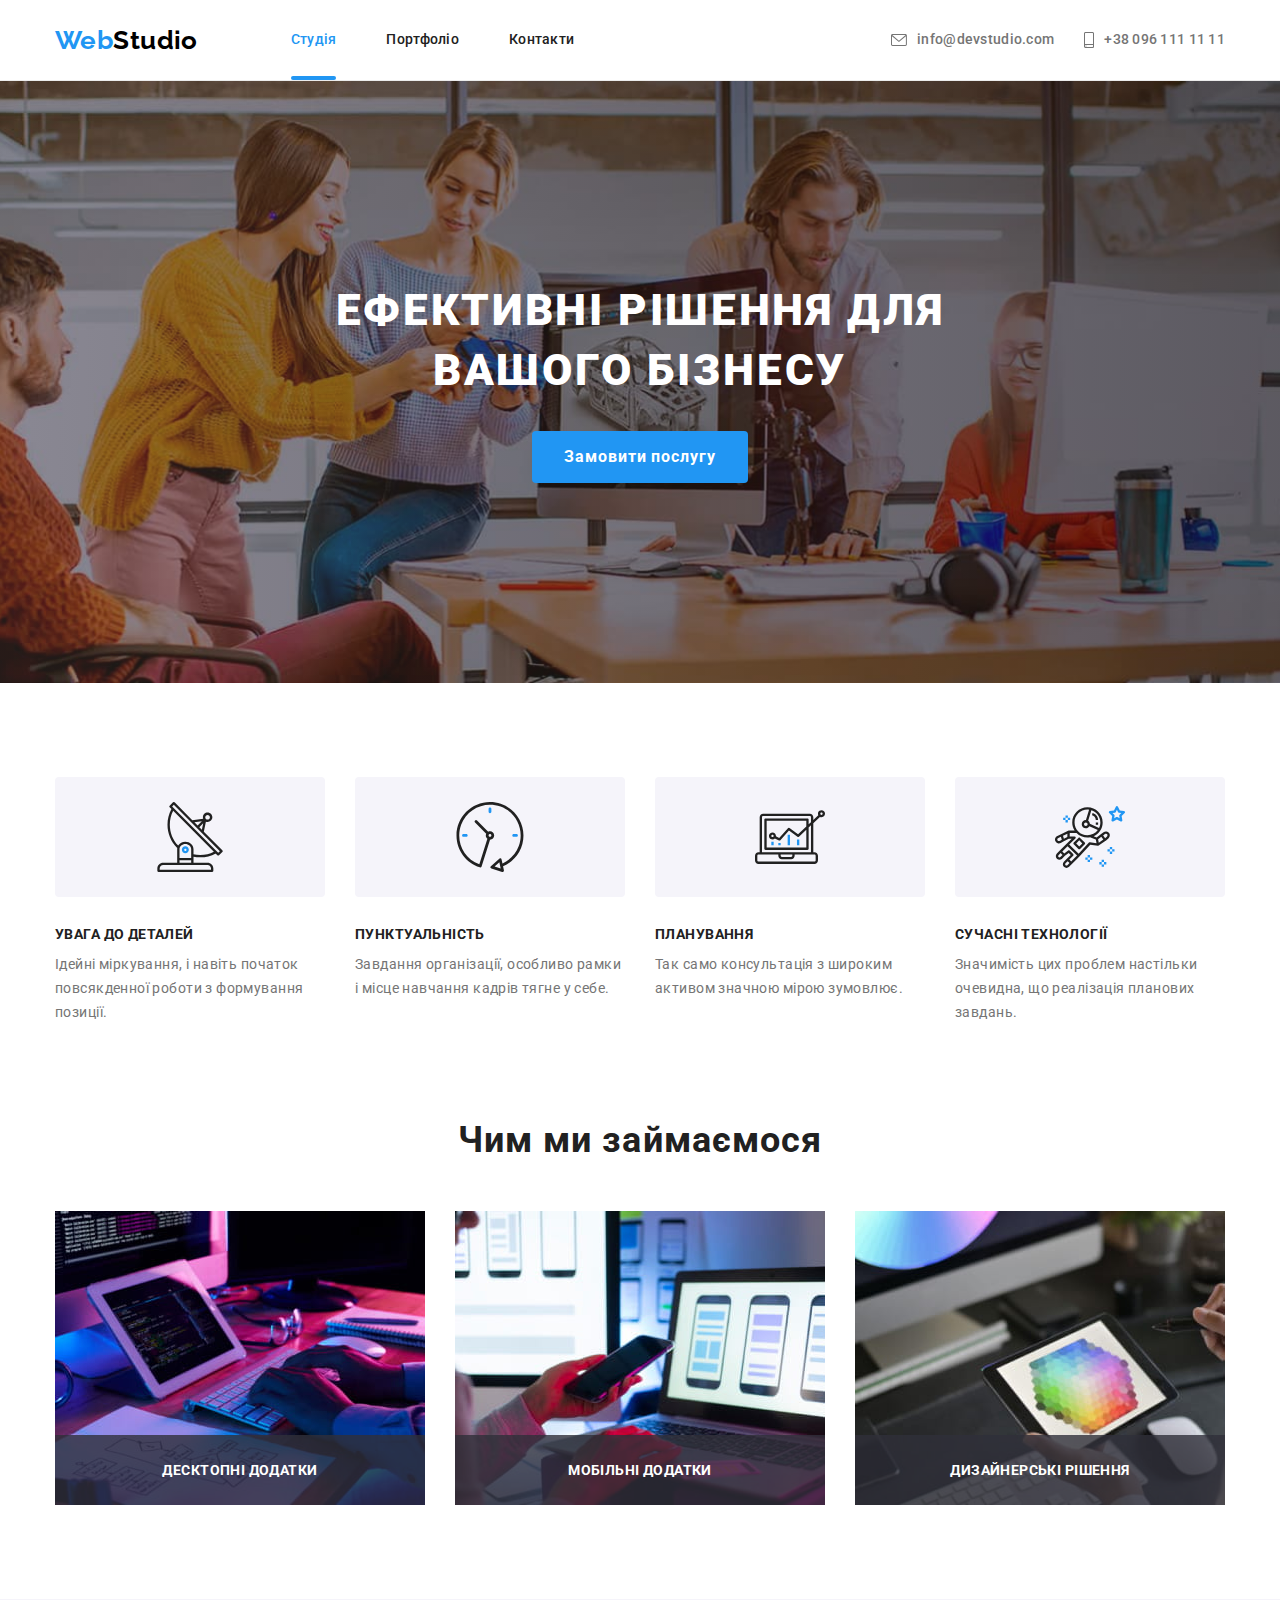
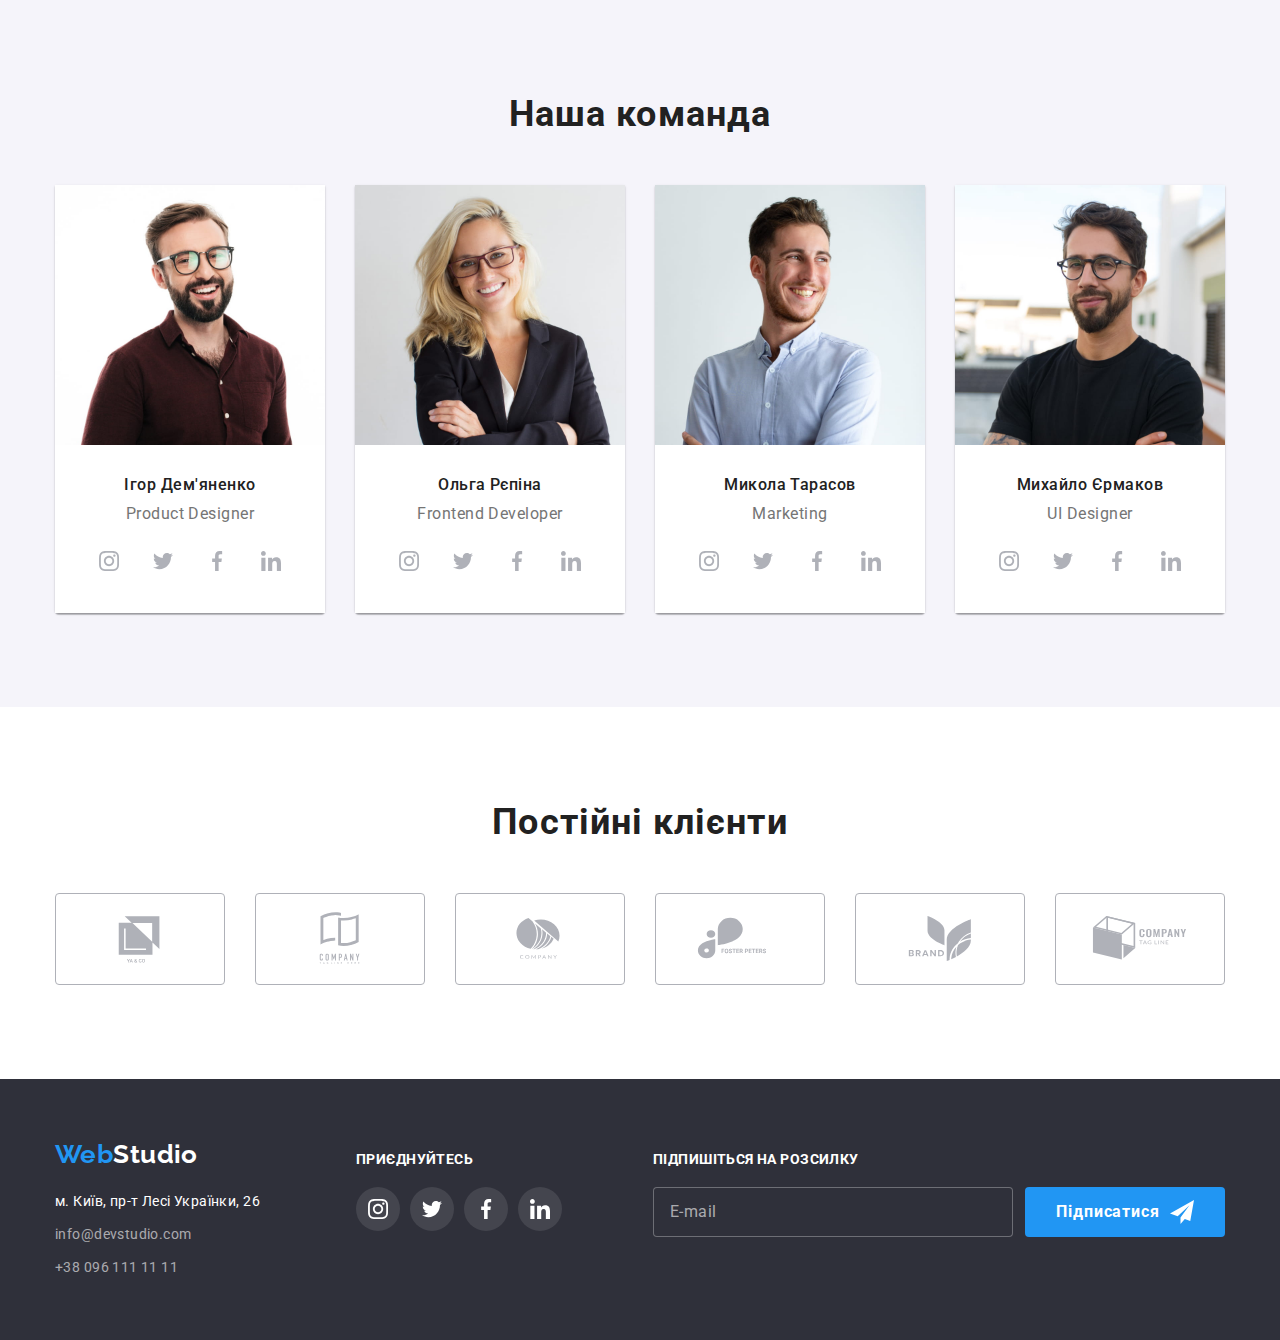
==== index.html @ 68b7d365 "initial" ====
<!DOCTYPE html>
<html lang="ru">
  <head>
    <meta charset="UTF-8" />
    <meta http-equiv="X-UA-Compatible" content="IE=edge" />
    <meta name="viewport" content="width=device-width, initial-scale=1.0" />

    <title>WebStudio</title>

    <link
      rel="stylesheet"
      href="https://fonts.googleapis.com/css2?family=Raleway:wght@700&family=Roboto:wght@400;500;700;900&display=swap"
    />
    <link
      rel="stylesheet"
      href="https://cdnjs.cloudflare.com/ajax/libs/modern-normalize/1.1.0/modern-normalize.min.css"
    />
    <link rel="stylesheet" href="./css/main.min.css" />
    <!-- <script src="./js/modal.js" defer></script> -->
  </head>

  <body>
    <header class="header">
      <div class="container head-menu">
        <nav class="nav">
          <a class="logo header__logo logo--big" href="">
            <span class="logo__web logo__web--blue">Web</span
            ><span class="logo__studio logo__studio--black">Studio</span>
          </a>

          <ul class="nav__list">
            <li class="nav__item">
              <a class="nav__link underline" href=""> Студія </a>
            </li>
            <li class="nav__item">
              <a class="nav__link" href="./portfolio.html"> Портфоліо </a>
            </li>
            <li class="nav__item">
              <a class="nav__link" href="">Контакти</a>
            </li>
          </ul>
        </nav>

        <ul class="contacts-list header__contacts-list">
          <li class="contacts-list__item">
            <a class="contacts-list__link link" href="">
              <svg class="contacts-list__icon-envelope">
                <use href="./images/sprite.svg#icon-envelope"></use>
              </svg>
              info@devstudio.com
            </a>
          </li>

          <li class="contacts-list__item">
            <a class="contacts-list__link link" href="">
              <svg class="contacts-list__icon-smartphone">
                <use href="./images/sprite.svg#icon-smartphone"></use>
              </svg>
              +38 096 111 11 11
            </a>
          </li>
        </ul>
      </div>
    </header>

    <main>
      <section class="hero">
        <h1 class="hero__title">
          Ефективні рішення для <br />
          вашого бізнесу
        </h1>
        <button class="hero__btn btn" type="button" data-modal-open>Замовити послугу</button>
        <div class="hero__backdrop is-hidden" data-modal>
          <div class="modal">
            <button class="close-modal-btn" type="button" data-modal-close>
              <svg class="close-modal-btn__icon-close">
                <use href="./images/modal-sprite.svg#icon-close"></use>
              </svg>
            </button>

            <form class="form" action="" autocomplete="off">
              <p class="form__title">Залиште свої дані, ми вам передзвонимо</p>

              <div class="form__field">
                <label class="form__label">
                  <span class="form__explain-text">Ім'я</span>
                  <input class="form__input" type="text" name="user-name" />
                  <svg class="form__icon form__icon-user">
                    <use href="./images/modal-sprite.svg#icon-user"></use>
                  </svg>
                </label>
              </div>

              <div class="form__field">
                <label class="form__label">
                  <span class="form__explain-text">Телефон</span>
                  <input class="form__input" type="tel" name="user-tel" />
                </label>
                <svg class="form__icon form__icon-tel">
                  <use href="./images/modal-sprite.svg#icon-tel"></use>
                </svg>
              </div>

              <div class="form__field">
                <label class="form__label">
                  <span class="form__explain-text">Пошта</span>
                  <input class="form__input" type="email" name="user-mail" />
                </label>
                <svg class="form__icon form__icon-envelope">
                  <use href="./images/modal-sprite.svg#icon-envelope-modal"></use>
                </svg>
              </div>

              <div class="form__field form__comment-field">
                <label class="form__label">
                  <span class="form__explain-text">Коментар</span>
                  <textarea class="form__textarea" placeholder="Введіть текст"></textarea>
                </label>
              </div>

              <div class="form__agreement-field">
                <label class="form__checkbox-label">
                  <input class="form__checkbox-input" type="checkbox" name="user-agreement" />
                  <svg class="form__icon-check">
                    <use href="./images/modal-sprite.svg#icon-check"></use>
                  </svg>
                  <span class="form__agreement-text">
                    Погоджуюся з розсилкою та приймаю
                    <span class="form__agreement-attention-text">Умови договору</span></span
                  >
                </label>
              </div>

              <button class="form__submit-btn" type="submit">Відправити</button>
            </form>
          </div>
        </div>
      </section>

      <section class="features section">
        <div class="container">
          <ul class="features__list">
            <li class="features__item">
              <div class="features__icon-holder">
                <svg class="features__icon" width="70" height="70">
                  <use href="./images/sprite.svg#icon-antenna"></use>
                </svg>
              </div>
              <h3 class="features__title">УВАГА ДО ДЕТАЛЕЙ</h3>
              <p class="features__text">
                Ідейні міркування, і навіть початок повсякденної роботи з формування позиції.
              </p>
            </li>

            <li class="features__item">
              <div class="features__icon-holder">
                <svg class="features__icon" width="70" height="70">
                  <use href="./images/sprite.svg#icon-clock"></use>
                </svg>
              </div>
              <h3 class="features__title">ПУНКТУАЛЬНІСТЬ</h3>
              <p class="features__text">
                Завдання організації, особливо рамки і місце навчання кадрів тягне у себе.
              </p>
            </li>

            <li class="features__item">
              <div class="features__icon-holder">
                <svg class="features__icon" width="70" height="70">
                  <use href="./images/sprite.svg#icon-diagram"></use>
                </svg>
              </div>
              <h3 class="features__title">ПЛАНУВАННЯ</h3>
              <p class="features__text">
                Так само консультація з широким активом значною мірою зумовлює.
              </p>
            </li>

            <li class="features__item">
              <div class="features__icon-holder">
                <svg class="features__icon" width="70" height="70">
                  <use href="./images/sprite.svg#icon-astronaut"></use>
                </svg>
              </div>
              <h3 class="features__title">СУЧАСНІ ТЕХНОЛОГІЇ</h3>
              <p class="features__text">
                Значимість цих проблем настільки очевидна, що реалізація планових завдань.
              </p>
            </li>
          </ul>
        </div>
      </section>

      <section class="specialization">
        <div class="container">
          <h2 class="specialization__title">Чим ми займаємося</h2>
          <ul class="specialization__list">
            <li class="specialization__item">
              <div class="specialization__thumb">
                <img width="370" src="./images/mission-1.jpg" alt="десктопна розробка" />
                <div class="specialization__overlay">
                  <p>Десктопні додатки</p>
                </div>
              </div>
            </li>

            <li class="specialization__item">
              <div class="specialization__thumb">
                <img width="370" src="./images/mission-2.jpg" alt="мобільна розробка" />
                <div class="specialization__overlay">
                  <p>Мобільні додатки</p>
                </div>
              </div>
            </li>

            <li class="specialization__item">
              <div class="specialization__thumb">
                <img width="370" src="./images/mission-3.jpg" alt="розробка дизайну" />
                <div class="specialization__overlay">
                  <p>Дизайнерські рішення</p>
                </div>
              </div>
            </li>
          </ul>
        </div>
      </section>

      <section class="team section">
        <div class="container">
          <h2 class="team__title">Наша команда</h2>

          <ul class="team__list">
            <li class="team__item">
              <article class="employee">
                <div class="employee__thumb">
                  <img width="270" src="./images/demjanenko.jpg" alt="дем'яненко" />
                </div>
                <div class="employee__info">
                  <p class="employee__name">Ігор Дем'яненко</p>
                  <p class="employee__position">Product Designer</p>
                  <ul class="socials-list">
                    <li class="socials-list__item">
                      <a class="link socials-list__link socials-list__link--gray" href="">
                        <svg class="socials-list__icon-instagram">
                          <use href="./images/sprite.svg#icon-instagram"></use>
                        </svg>
                      </a>
                    </li>
                    <li class="socials-list__item">
                      <a class="link socials-list__link socials-list__link--gray" href="">
                        <svg class="socials-list__icon-twitter">
                          <use href="./images/sprite.svg#icon-twitter"></use>
                        </svg>
                      </a>
                    </li>
                    <li class="socials-list__item">
                      <a class="link socials-list__link socials-list__link--gray" href="">
                        <svg class="socials-list__icon-facebook">
                          <use href="./images/sprite.svg#icon-facebook"></use>
                        </svg>
                      </a>
                    </li>
                    <li class="socials-list__item">
                      <a class="link socials-list__link socials-list__link--gray" href="">
                        <svg class="socials-list__icon-linkedin">
                          <use href="./images/sprite.svg#icon-linkedin"></use>
                        </svg>
                      </a>
                    </li>
                  </ul>
                </div>
              </article>
            </li>

            <li class="team__item">
              <article class="employee">
                <div class="employee__thumb">
                  <img width="270" src="./images/repina.jpg" alt="рєпіна" />
                </div>
                <div class="employee__info">
                  <p class="employee__name">Ольга Рєпіна</p>
                  <p class="employee__position">Frontend Developer</p>
                  <ul class="socials-list">
                    <li class="socials-list__item">
                      <a class="link socials-list__link socials-list__link--gray" href="">
                        <svg class="socials-list__icon-instagram">
                          <use href="./images/sprite.svg#icon-instagram"></use>
                        </svg>
                      </a>
                    </li>
                    <li class="socials-list__item">
                      <a class="link socials-list__link socials-list__link--gray" href="">
                        <svg class="socials-list__icon-twitter">
                          <use href="./images/sprite.svg#icon-twitter"></use>
                        </svg>
                      </a>
                    </li>
                    <li class="socials-list__item">
                      <a class="link socials-list__link socials-list__link--gray" href="">
                        <svg class="socials-list__icon-facebook">
                          <use href="./images/sprite.svg#icon-facebook"></use>
                        </svg>
                      </a>
                    </li>
                    <li class="socials-list__item">
                      <a class="link socials-list__link socials-list__link--gray" href="">
                        <svg class="socials-list__icon-linkedin">
                          <use href="./images/sprite.svg#icon-linkedin"></use>
                        </svg>
                      </a>
                    </li>
                  </ul>
                </div>
              </article>
            </li>

            <li class="team__item">
              <article class="employee">
                <div class="employee__thumb">
                  <img width="270" src="./images/tarasov.jpg" alt="тарасов" />
                </div>
                <div class="employee__info">
                  <p class="employee__name">Микола Тарасов</p>
                  <p class="employee__position">Marketing</p>
                  <ul class="socials-list">
                    <li class="socials-list__item">
                      <a class="link socials-list__link socials-list__link--gray" href="">
                        <svg class="socials-list__icon-instagram">
                          <use href="./images/sprite.svg#icon-instagram"></use>
                        </svg>
                      </a>
                    </li>
                    <li class="socials-list__item">
                      <a class="link socials-list__link socials-list__link--gray" href="">
                        <svg class="socials-list__icon-twitter">
                          <use href="./images/sprite.svg#icon-twitter"></use>
                        </svg>
                      </a>
                    </li>
                    <li class="socials-list__item">
                      <a class="link socials-list__link socials-list__link--gray" href="">
                        <svg class="socials-list__icon-facebook">
                          <use href="./images/sprite.svg#icon-facebook"></use>
                        </svg>
                      </a>
                    </li>
                    <li class="socials-list__item">
                      <a class="link socials-list__link socials-list__link--gray" href="">
                        <svg class="socials-list__icon-linkedin">
                          <use href="./images/sprite.svg#icon-linkedin"></use>
                        </svg>
                      </a>
                    </li>
                  </ul>
                </div>
              </article>
            </li>

            <li class="team__item">
              <article class="employee">
                <div class="employee__thumb">
                  <img width="270" src="./images/ermakov.jpg" alt="єрмаков" />
                </div>
                <div class="employee__info">
                  <p class="employee__name">Михайло Єрмаков</p>
                  <p class="employee__position">UI Designer</p>
                  <ul class="socials-list">
                    <li class="socials-list__item">
                      <a class="link socials-list__link socials-list__link--gray" href="">
                        <svg class="socials-list__icon-instagram">
                          <use href="./images/sprite.svg#icon-instagram"></use>
                        </svg>
                      </a>
                    </li>
                    <li class="socials-list__item">
                      <a class="link socials-list__link socials-list__link--gray" href="">
                        <svg class="socials-list__icon-twitter">
                          <use href="./images/sprite.svg#icon-twitter"></use>
                        </svg>
                      </a>
                    </li>
                    <li class="socials-list__item">
                      <a class="link socials-list__link socials-list__link--gray" href="">
                        <svg class="socials-list__icon-facebook">
                          <use href="./images/sprite.svg#icon-facebook"></use>
                        </svg>
                      </a>
                    </li>
                    <li class="socials-list__item">
                      <a class="link socials-list__link socials-list__link--gray" href="">
                        <svg class="socials-list__icon-linkedin">
                          <use href="./images/sprite.svg#icon-linkedin"></use>
                        </svg>
                      </a>
                    </li>
                  </ul>
                </div>
              </article>
            </li>
          </ul>
        </div>
      </section>

      <section class="clients section">
        <div class="container">
          <h2 class="clients__title">Постійні клієнти</h2>
          <ul class="clients__list">
            <li class="clients__item">
              <a class="link clients__link" href="">
                <svg class="clients__icon-logo">
                  <use href="./images/sprite.svg#icon-logo-1"></use>
                </svg>
              </a>
            </li>
            <li class="clients__item">
              <a class="link clients__link" href="">
                <svg class="clients__icon-logo">
                  <use href="./images/sprite.svg#icon-logo-2"></use>
                </svg>
              </a>
            </li>
            <li class="clients__item">
              <a class="link clients__link" href="">
                <svg class="clients__icon-logo">
                  <use href="./images/sprite.svg#icon-logo-3"></use>
                </svg>
              </a>
            </li>
            <li class="clients__item">
              <a class="link clients__link" href="">
                <svg class="clients__icon-logo">
                  <use href="./images/sprite.svg#icon-logo-4"></use>
                </svg>
              </a>
            </li>
            <li class="clients__item">
              <a class="link clients__link" href="">
                <svg class="clients__icon-logo">
                  <use href="./images/sprite.svg#icon-logo-5"></use>
                </svg>
              </a>
            </li>
            <li class="clients__item">
              <a class="link clients__link" href="">
                <svg class="clients__icon-logo">
                  <use href="./images/sprite.svg#icon-logo-6"></use>
                </svg>
              </a>
            </li>
          </ul>
        </div>
      </section>
    </main>

    <footer class="footer">
      <div class="container footer__footer-group">
        <div class="footer-contacts">
          <a class="logo footer__logo" href="">
            <span class="logo__web logo__web--blue">Web</span
            ><span class="logo__studio logo__studio--white">Studio</span>
          </a>
          <address class="footer-contacts__address">м. Київ, пр-т Лесі Українки, 26</address>

          <ul class="footer-contacts__contacts-list">
            <li class="footer-contacts__item">
              <a class="footer-contacts__link link" href=""> info@devstudio.com </a>
            </li>
            <li class="footer-contacts__item">
              <a class="footer-contacts__link link" href=""> +38 096 111 11 11 </a>
            </li>
          </ul>
        </div>

        <div class="footer-socials">
          <p class="footer-socials__join-us-text">приєднуйтесь</p>

          <ul class="socials-list">
            <li class="socials-list__item">
              <a class="link socials-list__link socials-list__link--white" href="">
                <svg class="socials-list__icon-instagram">
                  <use href="./images/sprite.svg#icon-instagram"></use>
                </svg>
              </a>
            </li>
            <li class="socials-list__item">
              <a class="link socials-list__link socials-list__link--white" href="">
                <svg class="socials-list__icon-twitter">
                  <use href="./images/sprite.svg#icon-twitter"></use>
                </svg>
              </a>
            </li>
            <li class="socials-list__item">
              <a class="link socials-list__link socials-list__link--white" href="">
                <svg class="socials-list__icon-facebook">
                  <use href="./images/sprite.svg#icon-facebook"></use>
                </svg>
              </a>
            </li>
            <li class="socials-list__item">
              <a class="link socials-list__link socials-list__link--white" href="">
                <svg class="socials-list__icon-linkedin">
                  <use href="./images/sprite.svg#icon-linkedin"></use>
                </svg>
              </a>
            </li>
          </ul>
        </div>

        <div class="footer-subscribe">
          <p class="footer-subscribe__subscribe-text">Підпишіться на розсилку</p>
          <form class="footer-form" action="" autocomplete="off">
            <label>
              <input class="user-email" type="email" name="user-email" placeholder="E-mail" />
            </label>
            <button class="footer-submit" type="submit">
              <span class="button-text">Підписатися</span>
              <svg class="icon-send">
                <use href="./images/modal-sprite.svg#icon-send"></use>
              </svg>
            </button>
          </form>
        </div>
      </div>
    </footer>
    <script src="./js/modal.js"></script>
  </body>
</html>
---- css/main.min.css ----
body{font-family:"Roboto","Raleway",sans-serif;font-weight:500;font-style:normal;font-size:14px;letter-spacing:.03em;color:#757575}p,ul,h1,h2,h3,h4,h5,h6{margin:0;padding:0;list-style:none}img{display:block;max-width:100%}.container{max-width:1200px;margin:0 auto;padding:0 15px}.section{padding:94px 0}.no-padding{padding:0 0}.btn{cursor:pointer}.btn:hover,.btn:focus{color:#fff;background-color:#2196f3}.link{text-decoration:none}.is-hidden{opacity:0;pointer-events:none;visibility:hidden;-webkit-transform:scale(0.66);transform:scale(0.66)}.form__icon-envelope,.form__icon-tel,.form__icon-user{position:absolute;top:50%;left:15px;-webkit-transform:translateX(-50%);transform:translateX(-50%);-webkit-transform:translateY(-50%);transform:translateY(-50%);-webkit-transition-property:fill;transition-property:fill;-webkit-transition-duration:250ms;transition-duration:250ms;-webkit-transition-timing-function:cubic-bezier(0.4, 0, 0.2, 1);transition-timing-function:cubic-bezier(0.4, 0, 0.2, 1)}.form__field:focus-within .form__icon-envelope,.form__field:focus-within .form__icon-tel,.form__field:focus-within .form__icon-user{fill:#2196f3}.logo{display:block;padding:0;font-family:"Raleway",sans-serif;font-weight:700;font-size:26px;line-height:1.19;text-decoration:none}.logo__web--blue{color:#2196f3}.logo__studio--black{color:#000}.logo__studio--white{color:#fff}.header__logo{margin-right:93px}.logo--big{padding:24px 0}.header{border-bottom:1px solid #ececec}.head-menu{display:-webkit-box;display:-ms-flexbox;display:flex}.nav{display:-webkit-box;display:-ms-flexbox;display:flex;-webkit-box-align:center;-ms-flex-align:center;align-items:center}.nav__list{display:-webkit-box;display:-ms-flexbox;display:flex}.nav__item:hover,.nav__item:focus{color:#2196f3}.nav__item:not(:last-child){margin-right:50px}.nav__link{position:relative;display:block;padding:32px 0;font-size:14px;line-height:1.14;letter-spacing:.02em;text-decoration:none;color:#212121;-webkit-transition-property:color;transition-property:color;-webkit-transition-duration:250ms;transition-duration:250ms;-webkit-transition-timing-function:cubic-bezier(0.4, 0, 0.2, 1);transition-timing-function:cubic-bezier(0.4, 0, 0.2, 1)}.nav__link:hover,.nav__link:focus{color:#2196f3}.nav__link::after{position:absolute;bottom:0;content:"";display:block;width:100%;height:4px;background-color:#2196f3;border-radius:2px;opacity:0;-webkit-transition-property:opacity;transition-property:opacity;-webkit-transition-duration:250ms;transition-duration:250ms;-webkit-transition-timing-function:cubic-bezier(0.4, 0, 0.2, 1);transition-timing-function:cubic-bezier(0.4, 0, 0.2, 1)}.nav__link:hover::after,.nav__link:focus::after{opacity:100%}.nav__link.underline{color:#2196f3}.nav__link.underline::after{opacity:100%}.contacts-list{display:-webkit-box;display:-ms-flexbox;display:flex}.header__contacts-list{-webkit-box-align:center;-ms-flex-align:center;align-items:center;margin-left:auto}.contacts-list__item+.contacts-list__item{margin-left:30px}.contacts-list__link{display:-webkit-inline-box;display:-ms-inline-flexbox;display:inline-flex;-webkit-box-align:center;-ms-flex-align:center;align-items:center;padding:32px 0;color:inherit;font-size:14px;line-height:1.14;letter-spacing:.02em}.contacts-list__link:hover,.contacts-list__link:focus{color:#2196f3;fill:#2196f3;-webkit-transition-property:color;transition-property:color;-webkit-transition-duration:250ms;transition-duration:250ms;-webkit-transition-timing-function:cubic-bezier(0.4, 0, 0.2, 1);transition-timing-function:cubic-bezier(0.4, 0, 0.2, 1)}.contacts-list__icon-envelope{width:16px;height:12px;margin-right:10px;fill:currentColor}.contacts-list__icon-smartphone{width:10px;height:16px;margin-right:10px;fill:currentColor}.hero{max-width:1600px;min-height:600px;margin:0 auto;padding:200px 0;background-color:#2f303a;background-image:-webkit-gradient(linear, left top, right top, from(rgba(154, 132, 120, 0.2)), to(rgba(30, 19, 12, 0.4))),url("..//../images/hero-background.jpg");background-image:linear-gradient(to right, rgba(154, 132, 120, 0.2), rgba(30, 19, 12, 0.4)),url("..//../images/hero-background.jpg");background-repeat:no-repeat;background-size:cover;background-position:center;text-align:center}.hero__title{margin-bottom:30px;font-weight:900;font-size:44px;line-height:1.36;letter-spacing:.06em;text-transform:uppercase;color:#fff}.hero__btn{padding:11px 32px;border-radius:4px;border:0;color:#fff;background-color:#2196f3;font-weight:700;font-size:16px;line-height:1.88;text-align:center;letter-spacing:.06em}.hero__btn:active{background-color:#188ce8}.hero__backdrop{position:fixed;z-index:9;top:0;left:0;width:100%;height:100%;background-color:rgba(170,170,170,.7333333333);-webkit-transform:scale(1);transform:scale(1);opacity:1;-webkit-transition-property:-webkit-transform opacity;transition-property:-webkit-transform opacity;transition-property:transform opacity;transition-property:transform opacity, -webkit-transform opacity;-webkit-transition-duration:250ms;transition-duration:250ms;-webkit-transition-timing-function:cubic-bezier(0.4, 0, 0.2, 1);transition-timing-function:cubic-bezier(0.4, 0, 0.2, 1)}.modal{position:absolute;top:50%;left:50%;-webkit-transform:translate(-50%, -50%);transform:translate(-50%, -50%);min-width:530px;min-height:580px;padding:40px;background-color:#fff}.close-modal-btn{display:-webkit-box;display:-ms-flexbox;display:flex;-webkit-box-pack:center;-ms-flex-pack:center;justify-content:center;-webkit-box-align:center;-ms-flex-align:center;align-items:center;position:absolute;top:8px;right:8px;padding:0;width:30px;height:30px;border-radius:50%;border:1px solid rgba(0,0,0,.1);background-color:rgba(0,0,0,0);cursor:pointer}.close-modal-btn__icon-close{width:18px;height:18px;-webkit-transition-property:fill;transition-property:fill;-webkit-transition-duration:250ms;transition-duration:250ms;-webkit-transition-timing-function:cubic-bezier(0.4, 0, 0.2, 1);transition-timing-function:cubic-bezier(0.4, 0, 0.2, 1)}.close-modal-btn:hover .close-modal-btn__icon-close{fill:#2196f3}.form{display:-webkit-box;display:-ms-flexbox;display:flex;-webkit-box-orient:vertical;-webkit-box-direction:normal;-ms-flex-direction:column;flex-direction:column;-webkit-box-align:start;-ms-flex-align:start;align-items:flex-start;margin:0}.form__title{-ms-flex-item-align:center;align-self:center;color:#212121;font-weight:700;font-size:20px;line-height:1.15;letter-spacing:.03em;margin-bottom:30px}.form__field{position:relative;width:100%;margin-bottom:28px}.form__explain-text{position:absolute;top:-18px;font-weight:400;font-size:12px;line-height:1.17;letter-spacing:.01em;color:#757575}.form__label{display:-webkit-box;display:-ms-flexbox;display:flex;-webkit-box-orient:vertical;-webkit-box-direction:normal;-ms-flex-direction:column;flex-direction:column;-webkit-box-align:start;-ms-flex-align:start;align-items:flex-start}.form__input{height:40px;width:100%;padding-left:42px;border:1px solid rgba(33,33,33,.2);border-radius:4px;-webkit-transition-property:border-color;transition-property:border-color;-webkit-transition-duration:250ms;transition-duration:250ms;-webkit-transition-timing-function:cubic-bezier(0.4, 0, 0.2, 1);transition-timing-function:cubic-bezier(0.4, 0, 0.2, 1)}.form__icon-user{width:13px;height:13px}.form__icon-tel{width:14px;height:14px}.form__icon-envelope{width:15px;height:15px}.form__comment-field{margin-bottom:20px}.form__textarea{width:100%;height:120px;padding:12px 16px;resize:none;color:#757575;border:1px solid rgba(33,33,33,.2);border-radius:4px;-webkit-transition-property:border-color;transition-property:border-color;-webkit-transition-duration:250ms;transition-duration:250ms;-webkit-transition-timing-function:cubic-bezier(0.4, 0, 0.2, 1);transition-timing-function:cubic-bezier(0.4, 0, 0.2, 1)}.form__textarea::-webkit-input-placeholder{color:rgba(117,117,117,.5)}.form__textarea::-moz-placeholder{color:rgba(117,117,117,.5)}.form__textarea:-ms-input-placeholder{color:rgba(117,117,117,.5)}.form__textarea::-ms-input-placeholder{color:rgba(117,117,117,.5)}.form__textarea::placeholder{color:rgba(117,117,117,.5)}.form__field:focus-within .form__textarea{border-color:#2196f3;outline:none}.form__field:focus-within .form__input{border-color:#2196f3;outline:none}.form__agreement-field{display:-webkit-box;display:-ms-flexbox;display:flex;-webkit-box-pack:center;-ms-flex-pack:center;justify-content:center;width:100%;margin-bottom:30px}.form__checkbox-label{display:-webkit-box;display:-ms-flexbox;display:flex;cursor:pointer}.form__checkbox-input{display:inline-block;-ms-flex-item-align:center;align-self:center;-webkit-appearance:none;-moz-appearance:none;appearance:none}.form__icon-check{-ms-flex-item-align:center;align-self:center;width:17px;height:16px;margin-right:8px;fill:rgba(0,0,0,0);background-color:rgba(0,0,0,0);border:2px solid #212121;border-radius:2px;-webkit-transition-property:background-color,fill,border-width;transition-property:background-color,fill,border-width;-webkit-transition-duration:250ms;transition-duration:250ms;-webkit-transition-timing-function:cubic-bezier(0.4, 0, 0.2, 1);transition-timing-function:cubic-bezier(0.4, 0, 0.2, 1)}.form__checkbox-input:checked+.form__icon-check{fill:#fff;background-color:#2196f3;border-width:0}.form__agreement-text{display:inline-block;font-weight:400;font-size:14px;line-height:1.71;letter-spacing:.03em;color:#757575}.form__agreement-attention-text{text-decoration:underline;color:#2196f3}.form__submit-btn{-ms-flex-item-align:center;align-self:center;width:200px;height:50px;padding:0;background-color:#2196f3;-webkit-box-shadow:0px 4px 4px rgba(0,0,0,.15);box-shadow:0px 4px 4px rgba(0,0,0,.15);border-color:rgba(0,0,0,0);border-radius:4px;font-weight:700;font-size:16px;line-height:1.88;text-align:center;letter-spacing:.06em;color:#fff;cursor:pointer}.form__submit-btn:active{background-color:#188ce8}.features__list{display:-webkit-box;display:-ms-flexbox;display:flex;-webkit-box-pack:justify;-ms-flex-pack:justify;justify-content:space-between}.features__item{display:block;-ms-flex-preferred-size:270px;flex-basis:270px}.features__icon-holder{display:-webkit-box;display:-ms-flexbox;display:flex;height:120px;-webkit-box-pack:center;-ms-flex-pack:center;justify-content:center;-webkit-box-align:center;-ms-flex-align:center;align-items:center;margin-bottom:30px;background-color:#f5f4fa;border-radius:4px}.features__title{margin-bottom:10px;font-size:14px;line-height:1.14;letter-spacing:.03em;text-transform:uppercase;color:#212121}.features__text{font-weight:400;line-height:1.71}.specialization{padding-bottom:94px}.specialization__title{margin-bottom:50px;font-size:36px;line-height:1.17;text-align:center;letter-spacing:.03em;color:#212121}.specialization__list{display:-webkit-box;display:-ms-flexbox;display:flex;-webkit-box-pack:justify;-ms-flex-pack:justify;justify-content:space-between}.specialization__item{display:inline-block}.specialization__thumb{position:relative;z-index:0}.specialization__overlay{position:absolute;bottom:0;width:100%;height:70px;z-index:1;display:-webkit-box;display:-ms-flexbox;display:flex;-webkit-box-pack:center;-ms-flex-pack:center;justify-content:center;-webkit-box-align:center;-ms-flex-align:center;align-items:center;color:#fff;background-color:rgba(47,48,58,.8);font-weight:700;letter-spacing:.03em;text-transform:uppercase}.team{background-color:#f5f4fa}.team__title{margin-bottom:50px;font-size:36px;line-height:1.17;text-align:center;letter-spacing:.03em;color:#212121}.team__list{display:-webkit-box;display:-ms-flexbox;display:flex;-webkit-box-pack:justify;-ms-flex-pack:justify;justify-content:space-between}.employee{-webkit-box-shadow:0px 1px 3px rgba(0,0,0,.12),0px 1px 1px rgba(0,0,0,.14),0px 2px 1px rgba(0,0,0,.2);box-shadow:0px 1px 3px rgba(0,0,0,.12),0px 1px 1px rgba(0,0,0,.14),0px 2px 1px rgba(0,0,0,.2);border-radius:0px 0px 4px 4px}.employee__info{padding:30px 0;background-color:#fff}.employee__name{margin-bottom:10px;font-size:16px;line-height:1.19;letter-spacing:.03em;text-align:center;color:#212121}.employee__position{margin-bottom:16px;font-weight:400;font-size:16px;line-height:1.19;letter-spacing:.03em;text-align:center}.socials-list__link--gray{fill:#afb1b8;-webkit-transition-property:fill,background-color;transition-property:fill,background-color;-webkit-transition-duration:250ms;transition-duration:250ms;-webkit-transition-timing-function:cubic-bezier(0.4, 0, 0.2, 1);transition-timing-function:cubic-bezier(0.4, 0, 0.2, 1)}.socials-list__link--gray:hover,.socials-list__link--gray:focus{background-color:#2196f3;fill:#fff}.clients__title{margin-bottom:50px;color:#212121;font-size:36px;line-height:1.17;text-align:center;letter-spacing:.03em}.clients__list{display:-webkit-box;display:-ms-flexbox;display:flex;-webkit-box-pack:justify;-ms-flex-pack:justify;justify-content:space-between}.clients__link{display:-webkit-box;display:-ms-flexbox;display:flex;width:170px;height:92px;border:1px solid;border-color:#afb1b8;border-radius:4px;fill:#afb1b8;-webkit-transition-property:border-color fill;transition-property:border-color fill;-webkit-transition-duration:250ms;transition-duration:250ms;-webkit-transition-timing-function:cubic-bezier(0.4, 0, 0.2, 1);transition-timing-function:cubic-bezier(0.4, 0, 0.2, 1)}.clients__link:hover,.clients__link:focus{border-color:#2196f3;fill:#2196f3}.clients__icon-logo{display:block;width:106px;height:60px;margin:auto;fill:inherit}.footer{padding:60px 0;background-color:#2f303a}.footer__footer-group{display:-webkit-box;display:-ms-flexbox;display:flex}.footer-contacts{display:block;margin-right:70px}.footer__logo{margin-bottom:20px}.footer-contacts__address{display:block;width:231px;margin-bottom:9px;font-weight:400;line-height:1.71;font-style:normal;color:#fff}.footer-contacts__contacts-list{-webkit-box-orient:vertical;-webkit-box-direction:normal;-ms-flex-direction:column;flex-direction:column}.footer-contacts__item{display:block;margin-left:0;margin-right:auto;margin-bottom:9px}.footer-contacts__item:last-child{margin-bottom:0}.footer-contacts__link{padding:0;color:rgba(255,255,255,.6);font-weight:400;font-size:14px;line-height:1.71;letter-spacing:.03em}.footer-socials{display:block;margin-top:12px}.footer-socials__join-us-text{margin-bottom:20px;color:#fff;font-weight:700;letter-spacing:.03em;text-transform:uppercase}.socials-list{display:-webkit-box;display:-ms-flexbox;display:flex;-webkit-box-pack:center;-ms-flex-pack:center;justify-content:center}.socials-list__item:not(:last-child){margin-right:10px}.socials-list__link{display:-webkit-box;display:-ms-flexbox;display:flex;width:44px;height:44px;border-radius:50%}.socials-list__link--white{fill:#fff;background-color:rgba(255,255,255,.1);-webkit-transition-property:background-color;transition-property:background-color;-webkit-transition-duration:250ms;transition-duration:250ms;-webkit-transition-timing-function:cubic-bezier(0.4, 0, 0.2, 1);transition-timing-function:cubic-bezier(0.4, 0, 0.2, 1)}.socials-list__link--white:hover,.socials-list__link--white:focus{background-color:#2196f3}.socials-list__icon-instagram{display:block;width:20px;height:20px;margin:auto}.socials-list__icon-twitter{display:block;width:20px;height:20px;margin:auto}.socials-list__icon-facebook{display:block;width:20px;height:20px;margin:auto}.socials-list__icon-linkedin{display:block;width:20px;height:20px;margin:auto}.footer-subscribe{display:block;margin-top:12px;margin-left:auto}.footer-subscribe__subscribe-text{margin-bottom:20px;color:#fff;font-weight:700;letter-spacing:.03em;text-transform:uppercase}.footer-form{display:-webkit-box;display:-ms-flexbox;display:flex}.user-email{width:360px;height:50px;padding:0 16px;color:#fff;background-color:#2f303a;outline:none;border:1px solid rgba(255,255,255,.3);border-radius:4px}.user-email:focus{-webkit-box-shadow:0px 4px 4px rgba(0,0,0,.1);box-shadow:0px 4px 4px rgba(0,0,0,.1)}.user-email::-webkit-input-placeholder{font-weight:400;font-size:16px;line-height:1.25;letter-spacing:.03em;color:rgba(255,255,255,.6)}.user-email::-moz-placeholder{font-weight:400;font-size:16px;line-height:1.25;letter-spacing:.03em;color:rgba(255,255,255,.6)}.user-email:-ms-input-placeholder{font-weight:400;font-size:16px;line-height:1.25;letter-spacing:.03em;color:rgba(255,255,255,.6)}.user-email::-ms-input-placeholder{font-weight:400;font-size:16px;line-height:1.25;letter-spacing:.03em;color:rgba(255,255,255,.6)}.user-email::placeholder{font-weight:400;font-size:16px;line-height:1.25;letter-spacing:.03em;color:rgba(255,255,255,.6)}.footer-submit{display:-webkit-box;display:-ms-flexbox;display:flex;-webkit-box-align:center;-ms-flex-align:center;align-items:center;-webkit-box-pack:center;-ms-flex-pack:center;justify-content:center;width:200px;height:50px;margin-left:12px;background-color:#2196f3;border-radius:4px;border-width:0;cursor:pointer}.footer-submit:active{background-color:#188ce8;-webkit-box-shadow:0px 4px 4px rgba(0,0,0,.1);box-shadow:0px 4px 4px rgba(0,0,0,.1)}.button-text{display:inline-block;color:#fff;font-weight:700;font-size:16px;line-height:1.88;text-align:center;letter-spacing:.06em}.icon-send{display:inline-block;width:24px;height:24px;margin-left:10px;background-color:rgba(0,0,0,0);fill:#fff}.portfolio__title{position:absolute;width:1px;height:1px;margin:-1px;border:0;padding:0;white-space:nowrap;-webkit-clip-path:inset(100%);clip-path:inset(100%);clip:rect(0 0 0 0);overflow:hidden}.portfolio__filter-list{display:-webkit-box;display:-ms-flexbox;display:flex;-webkit-box-pack:center;-ms-flex-pack:center;justify-content:center;margin-bottom:50px}.portfolio__filter-item{display:block}.portfolio__filter-item:not(:last-child){margin-right:8px}.portfolio__btn{border:rgba(0,0,0,0);border-radius:4px;padding:6px 22px;font-weight:500;font-size:16px;line-height:1.62;letter-spacing:.03em;color:#212121;background-color:#f5f4fa;-webkit-transition-property:background-color,color,-webkit-box-shadow;transition-property:background-color,color,-webkit-box-shadow;transition-property:background-color,color,box-shadow;transition-property:background-color,color,box-shadow,-webkit-box-shadow;-webkit-transition-duration:250ms;transition-duration:250ms;-webkit-transition-timing-function:cubic-bezier(0.4, 0, 0.2, 1);transition-timing-function:cubic-bezier(0.4, 0, 0.2, 1)}.portfolio__btn:first-child{padding:6px 25px}.portfolio__btn:hover,.portfolio__btn:focus{color:#fff;background-color:#2196f3;-webkit-box-shadow:0px 3px 1px rgba(0,0,0,.1),0px 1px 2px rgba(0,0,0,.08),0px 2px 2px rgba(0,0,0,.12);box-shadow:0px 3px 1px rgba(0,0,0,.1),0px 1px 2px rgba(0,0,0,.08),0px 2px 2px rgba(0,0,0,.12)}.portfolio__card-set{display:-webkit-box;display:-ms-flexbox;display:flex;-ms-flex-wrap:wrap;flex-wrap:wrap;margin-top:-30px;margin-left:-30px}.portfolio__card-cell{display:block;-ms-flex-preferred-size:calc(33.3333333333% - 30px);flex-basis:calc(33.3333333333% - 30px);margin-left:30px;margin-top:30px;-webkit-transition-property:-webkit-box-shadow;transition-property:-webkit-box-shadow;transition-property:box-shadow;transition-property:box-shadow, -webkit-box-shadow;-webkit-transition-duration:250ms;transition-duration:250ms;-webkit-transition-timing-function:cubic-bezier(0.4, 0, 0.2, 1);transition-timing-function:cubic-bezier(0.4, 0, 0.2, 1)}.portfolio__card-cell:hover{-webkit-box-shadow:0px 1px 1px rgba(0,0,0,.12),0px 4px 4px rgba(0,0,0,.06),1px 4px 6px rgba(0,0,0,.16);box-shadow:0px 1px 1px rgba(0,0,0,.12),0px 4px 4px rgba(0,0,0,.06),1px 4px 6px rgba(0,0,0,.16)}.card__thumb{position:relative;overflow:hidden}.card__preview{position:absolute;top:0;left:0;width:100%;height:100%;padding:63px 24px;background-color:rgba(33,150,243,.9);font-weight:400;font-size:18px;line-height:1.56;color:#fff;-webkit-transform:translateY(100%);transform:translateY(100%);-webkit-transition-property:-webkit-transform;transition-property:-webkit-transform;transition-property:transform;transition-property:transform, -webkit-transform;-webkit-transition-duration:250ms;transition-duration:250ms;-webkit-transition-timing-function:cubic-bezier(0.4, 0, 0.2, 1);transition-timing-function:cubic-bezier(0.4, 0, 0.2, 1)}.card:hover .card__preview{-webkit-transform:translateY(0);transform:translateY(0)}.card__content{padding:20px 24px;border:1px solid #eee}.card__title{margin-bottom:4px;font-size:18px;line-height:2;letter-spacing:.06em;color:#212121}.card__text{font-weight:400;font-size:16px;line-height:1.88;letter-spacing:.03em;color:#757575}/*# sourceMappingURL=main.min.css.map */
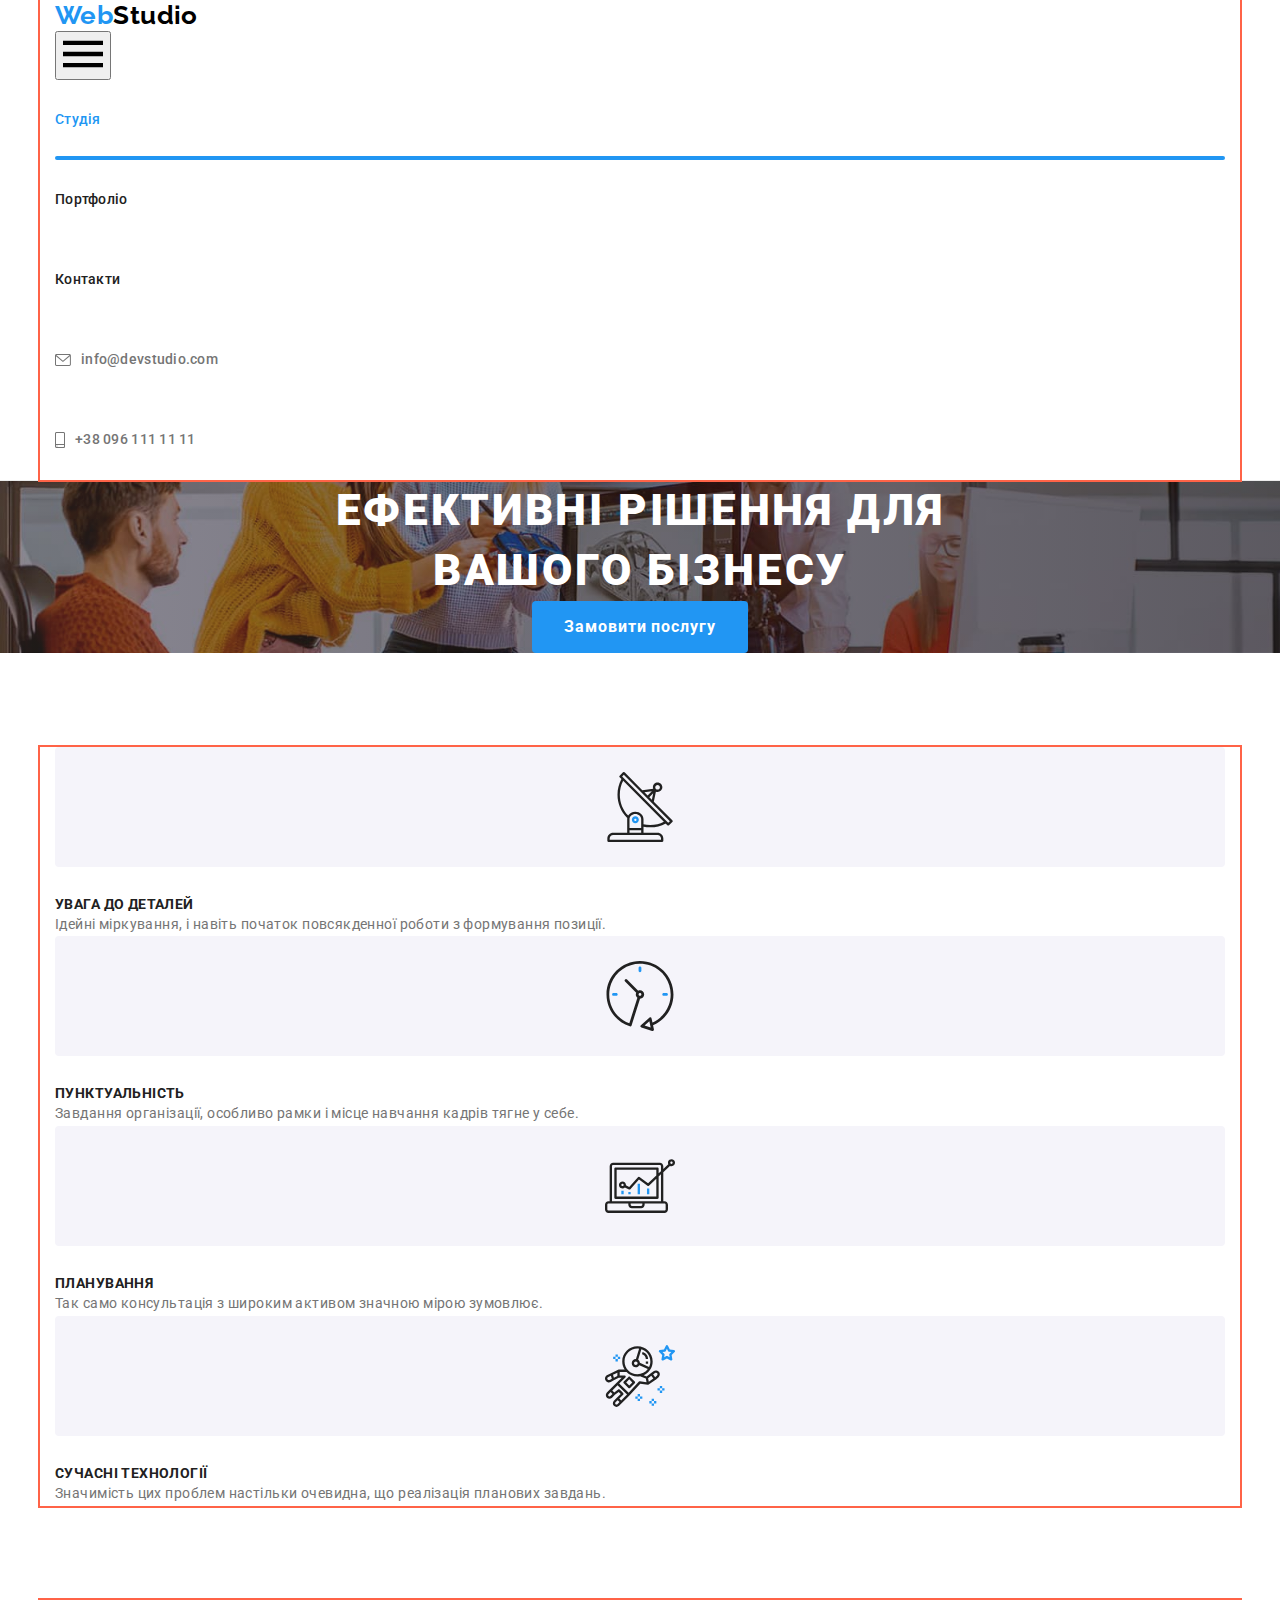
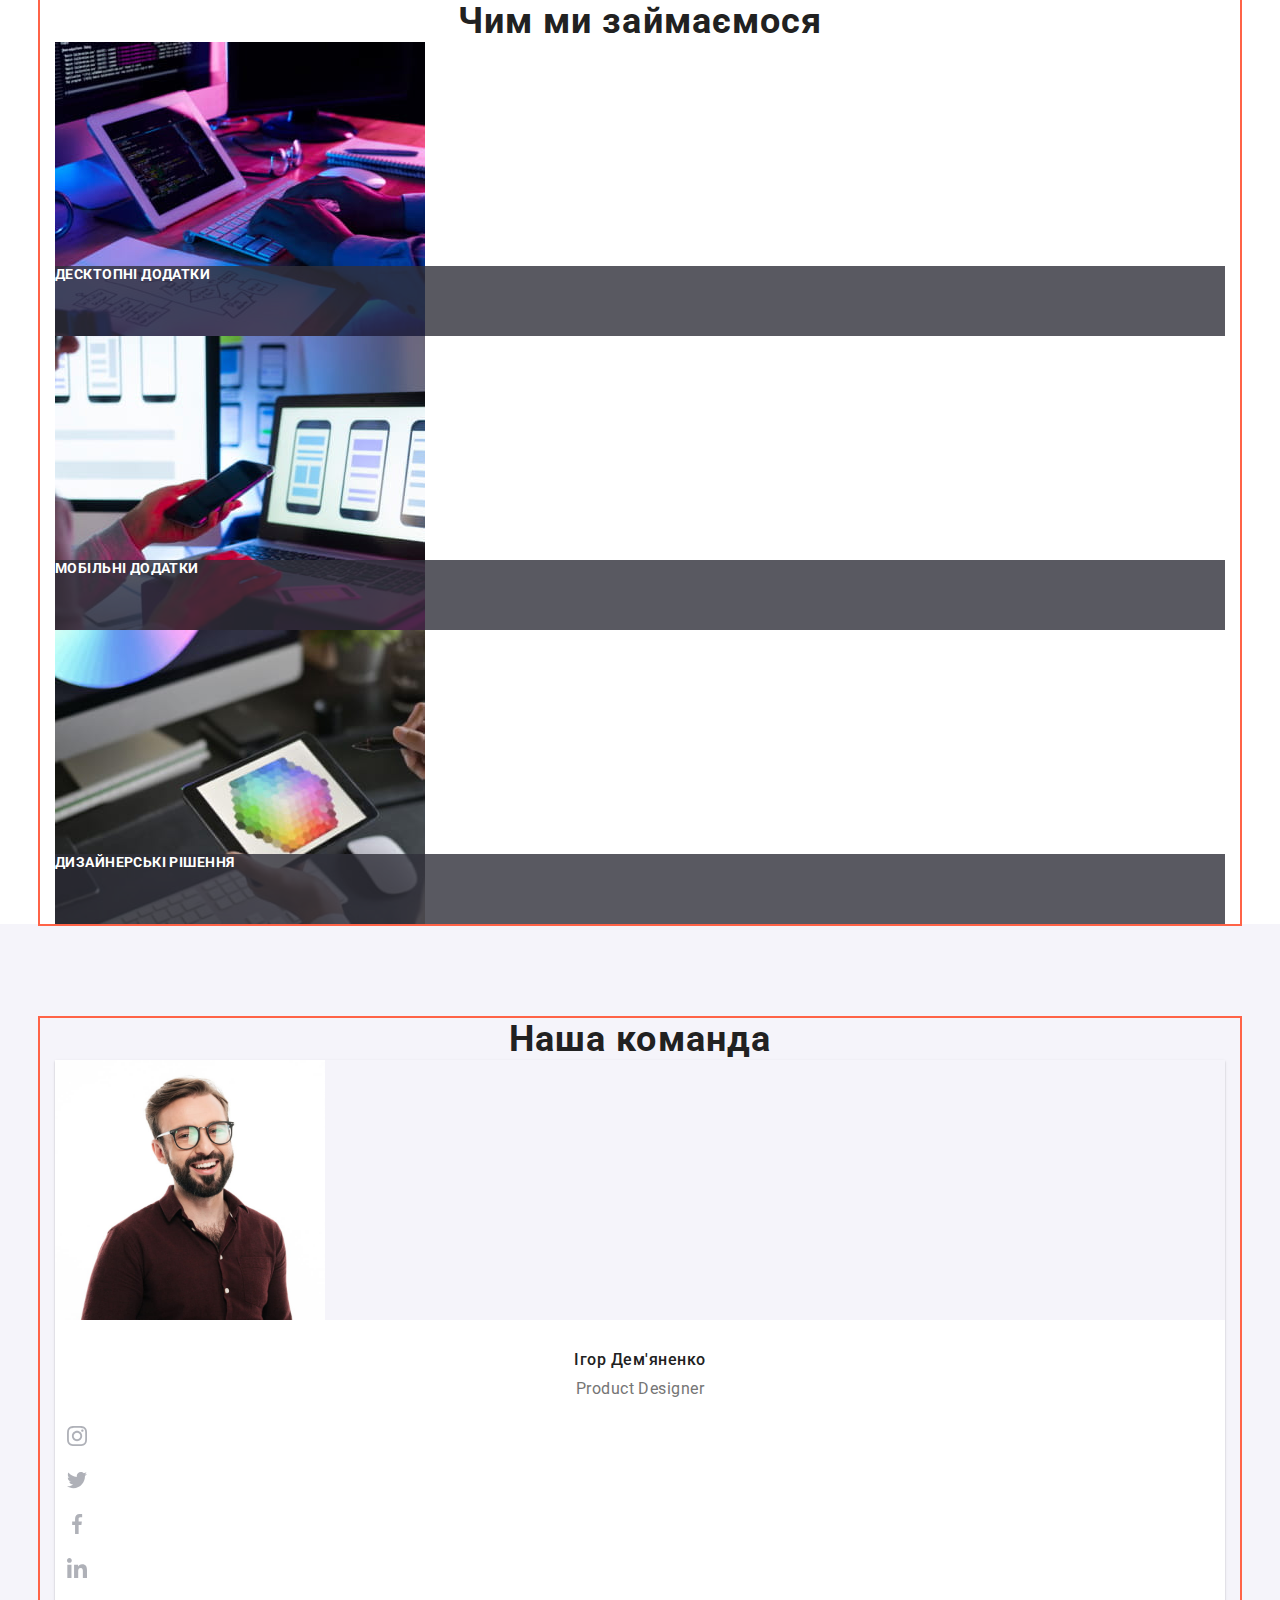
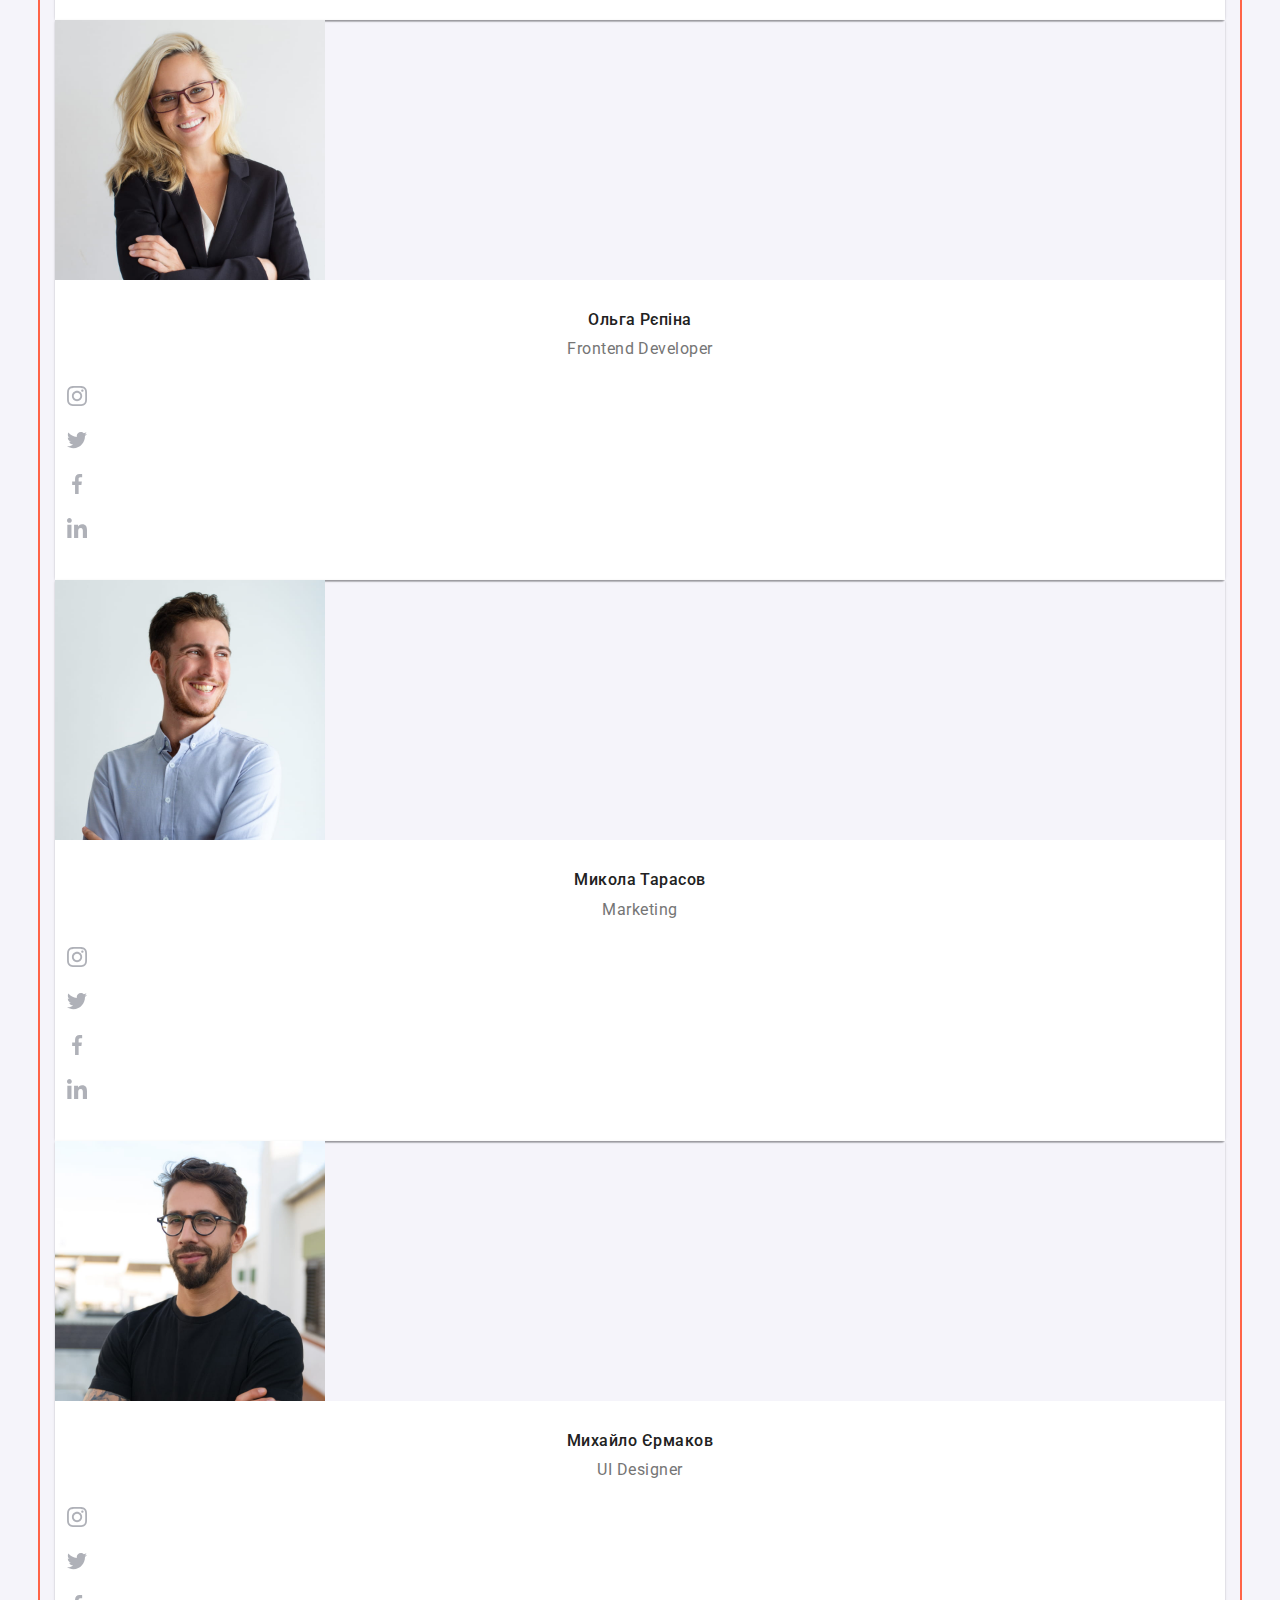
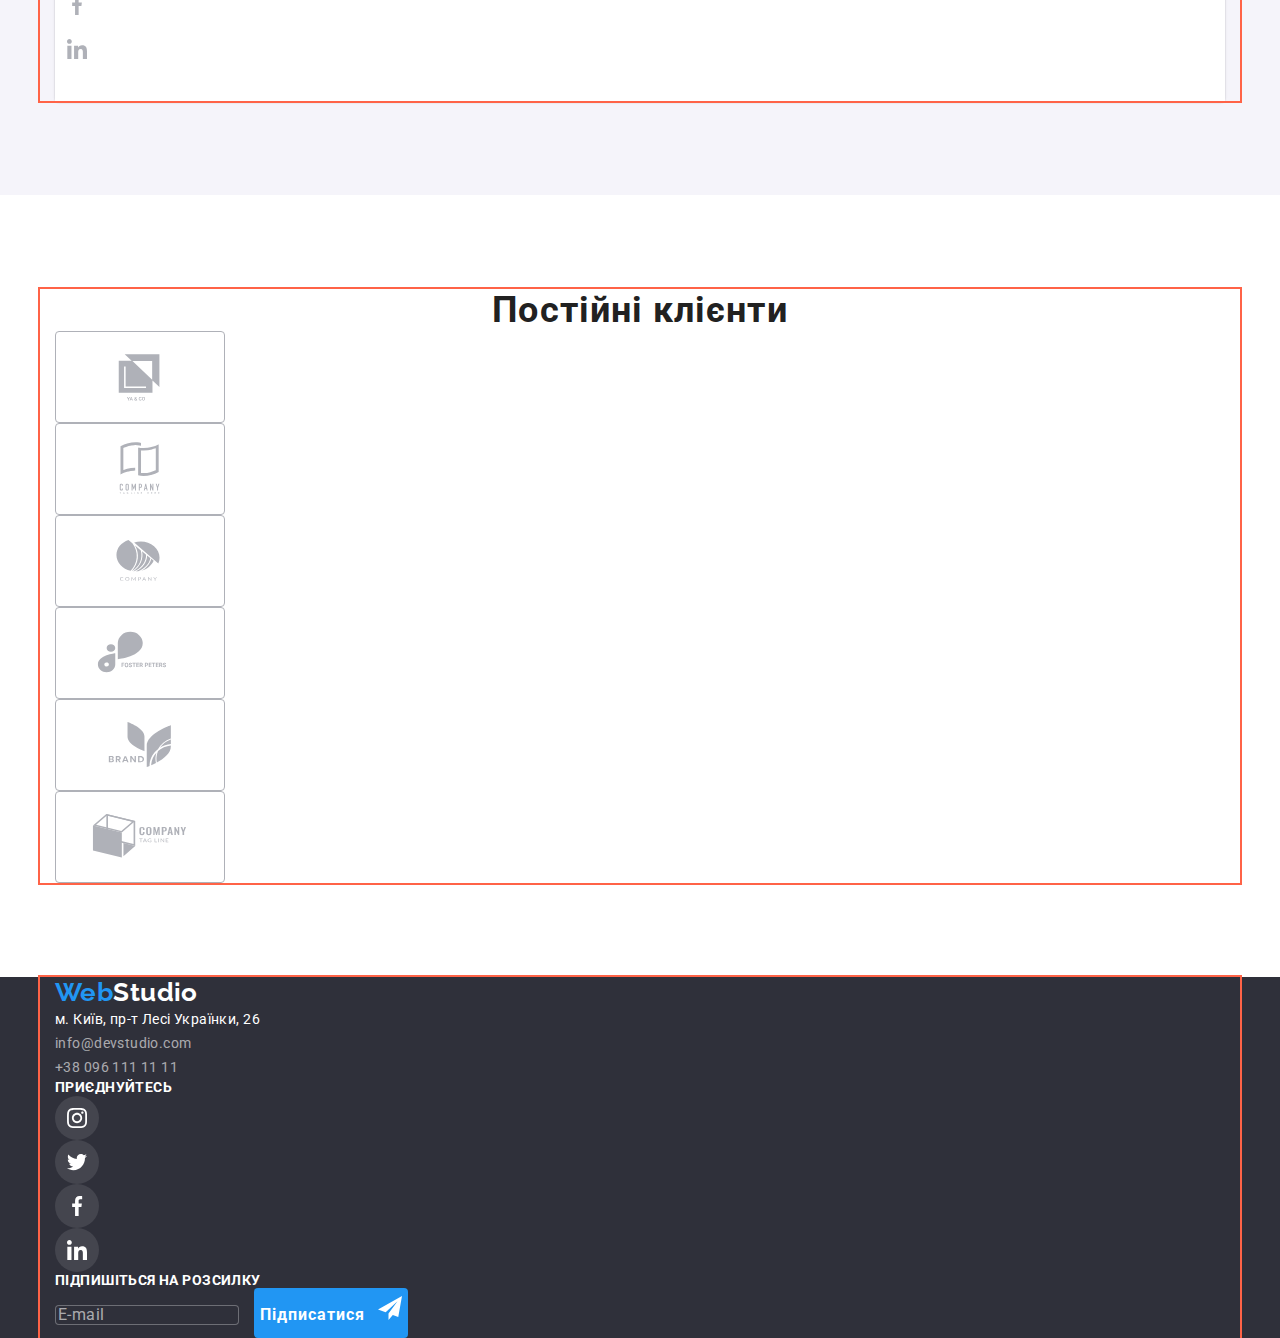
==== commit 069306b9: "removed flex politics" ====
--- a/index.html
+++ b/index.html
@@ -27,6 +27,13 @@
             <span class="logo__web logo__web--blue">Web</span
             ><span class="logo__studio logo__studio--black">Studio</span>
           </a>
+
+          <button class="nav__button is-open" type="button">
+            <svg height="40" width="40" aria-level="Переключатель мобильного меню">
+              <use class="nav__icon-close" href="./images/nav-btn-sprite.svg#icon-close_24px"></use>
+              <use class="nav__icon-menu" href="./images/nav-btn-sprite.svg#icon-menu_24px"></use>
+            </svg>
+          </button>
 
           <ul class="nav__list">
             <li class="nav__item">
@@ -523,5 +530,6 @@
       </div>
     </footer>
     <script src="./js/modal.js"></script>
+    <script src="./js/mobile-menu.js"></script>
   </body>
 </html>
--- a/css/main.min.css
+++ b/css/main.min.css
@@ -1 +1 @@
-body{font-family:"Roboto","Raleway",sans-serif;font-weight:500;font-style:normal;font-size:14px;letter-spacing:.03em;color:#757575}p,ul,h1,h2,h3,h4,h5,h6{margin:0;padding:0;list-style:none}img{display:block;max-width:100%}.container{max-width:1200px;margin:0 auto;padding:0 15px}.section{padding:94px 0}.no-padding{padding:0 0}.btn{cursor:pointer}.btn:hover,.btn:focus{color:#fff;background-color:#2196f3}.link{text-decoration:none}.is-hidden{opacity:0;pointer-events:none;visibility:hidden;-webkit-transform:scale(0.66);transform:scale(0.66)}.form__icon-envelope,.form__icon-tel,.form__icon-user{position:absolute;top:50%;left:15px;-webkit-transform:translateX(-50%);transform:translateX(-50%);-webkit-transform:translateY(-50%);transform:translateY(-50%);-webkit-transition-property:fill;transition-property:fill;-webkit-transition-duration:250ms;transition-duration:250ms;-webkit-transition-timing-function:cubic-bezier(0.4, 0, 0.2, 1);transition-timing-function:cubic-bezier(0.4, 0, 0.2, 1)}.form__field:focus-within .form__icon-envelope,.form__field:focus-within .form__icon-tel,.form__field:focus-within .form__icon-user{fill:#2196f3}.logo{display:block;padding:0;font-family:"Raleway",sans-serif;font-weight:700;font-size:26px;line-height:1.19;text-decoration:none}.logo__web--blue{color:#2196f3}.logo__studio--black{color:#000}.logo__studio--white{color:#fff}.header__logo{margin-right:93px}.logo--big{padding:24px 0}.header{border-bottom:1px solid #ececec}.head-menu{display:-webkit-box;display:-ms-flexbox;display:flex}.nav{display:-webkit-box;display:-ms-flexbox;display:flex;-webkit-box-align:center;-ms-flex-align:center;align-items:center}.nav__list{display:-webkit-box;display:-ms-flexbox;display:flex}.nav__item:hover,.nav__item:focus{color:#2196f3}.nav__item:not(:last-child){margin-right:50px}.nav__link{position:relative;display:block;padding:32px 0;font-size:14px;line-height:1.14;letter-spacing:.02em;text-decoration:none;color:#212121;-webkit-transition-property:color;transition-property:color;-webkit-transition-duration:250ms;transition-duration:250ms;-webkit-transition-timing-function:cubic-bezier(0.4, 0, 0.2, 1);transition-timing-function:cubic-bezier(0.4, 0, 0.2, 1)}.nav__link:hover,.nav__link:focus{color:#2196f3}.nav__link::after{position:absolute;bottom:0;content:"";display:block;width:100%;height:4px;background-color:#2196f3;border-radius:2px;opacity:0;-webkit-transition-property:opacity;transition-property:opacity;-webkit-transition-duration:250ms;transition-duration:250ms;-webkit-transition-timing-function:cubic-bezier(0.4, 0, 0.2, 1);transition-timing-function:cubic-bezier(0.4, 0, 0.2, 1)}.nav__link:hover::after,.nav__link:focus::after{opacity:100%}.nav__link.underline{color:#2196f3}.nav__link.underline::after{opacity:100%}.contacts-list{display:-webkit-box;display:-ms-flexbox;display:flex}.header__contacts-list{-webkit-box-align:center;-ms-flex-align:center;align-items:center;margin-left:auto}.contacts-list__item+.contacts-list__item{margin-left:30px}.contacts-list__link{display:-webkit-inline-box;display:-ms-inline-flexbox;display:inline-flex;-webkit-box-align:center;-ms-flex-align:center;align-items:center;padding:32px 0;color:inherit;font-size:14px;line-height:1.14;letter-spacing:.02em}.contacts-list__link:hover,.contacts-list__link:focus{color:#2196f3;fill:#2196f3;-webkit-transition-property:color;transition-property:color;-webkit-transition-duration:250ms;transition-duration:250ms;-webkit-transition-timing-function:cubic-bezier(0.4, 0, 0.2, 1);transition-timing-function:cubic-bezier(0.4, 0, 0.2, 1)}.contacts-list__icon-envelope{width:16px;height:12px;margin-right:10px;fill:currentColor}.contacts-list__icon-smartphone{width:10px;height:16px;margin-right:10px;fill:currentColor}.hero{max-width:1600px;min-height:600px;margin:0 auto;padding:200px 0;background-color:#2f303a;background-image:-webkit-gradient(linear, left top, right top, from(rgba(154, 132, 120, 0.2)), to(rgba(30, 19, 12, 0.4))),url("..//../images/hero-background.jpg");background-image:linear-gradient(to right, rgba(154, 132, 120, 0.2), rgba(30, 19, 12, 0.4)),url("..//../images/hero-background.jpg");background-repeat:no-repeat;background-size:cover;background-position:center;text-align:center}.hero__title{margin-bottom:30px;font-weight:900;font-size:44px;line-height:1.36;letter-spacing:.06em;text-transform:uppercase;color:#fff}.hero__btn{padding:11px 32px;border-radius:4px;border:0;color:#fff;background-color:#2196f3;font-weight:700;font-size:16px;line-height:1.88;text-align:center;letter-spacing:.06em}.hero__btn:active{background-color:#188ce8}.hero__backdrop{position:fixed;z-index:9;top:0;left:0;width:100%;height:100%;background-color:rgba(170,170,170,.7333333333);-webkit-transform:scale(1);transform:scale(1);opacity:1;-webkit-transition-property:-webkit-transform opacity;transition-property:-webkit-transform opacity;transition-property:transform opacity;transition-property:transform opacity, -webkit-transform opacity;-webkit-transition-duration:250ms;transition-duration:250ms;-webkit-transition-timing-function:cubic-bezier(0.4, 0, 0.2, 1);transition-timing-function:cubic-bezier(0.4, 0, 0.2, 1)}.modal{position:absolute;top:50%;left:50%;-webkit-transform:translate(-50%, -50%);transform:translate(-50%, -50%);min-width:530px;min-height:580px;padding:40px;background-color:#fff}.close-modal-btn{display:-webkit-box;display:-ms-flexbox;display:flex;-webkit-box-pack:center;-ms-flex-pack:center;justify-content:center;-webkit-box-align:center;-ms-flex-align:center;align-items:center;position:absolute;top:8px;right:8px;padding:0;width:30px;height:30px;border-radius:50%;border:1px solid rgba(0,0,0,.1);background-color:rgba(0,0,0,0);cursor:pointer}.close-modal-btn__icon-close{width:18px;height:18px;-webkit-transition-property:fill;transition-property:fill;-webkit-transition-duration:250ms;transition-duration:250ms;-webkit-transition-timing-function:cubic-bezier(0.4, 0, 0.2, 1);transition-timing-function:cubic-bezier(0.4, 0, 0.2, 1)}.close-modal-btn:hover .close-modal-btn__icon-close{fill:#2196f3}.form{display:-webkit-box;display:-ms-flexbox;display:flex;-webkit-box-orient:vertical;-webkit-box-direction:normal;-ms-flex-direction:column;flex-direction:column;-webkit-box-align:start;-ms-flex-align:start;align-items:flex-start;margin:0}.form__title{-ms-flex-item-align:center;align-self:center;color:#212121;font-weight:700;font-size:20px;line-height:1.15;letter-spacing:.03em;margin-bottom:30px}.form__field{position:relative;width:100%;margin-bottom:28px}.form__explain-text{position:absolute;top:-18px;font-weight:400;font-size:12px;line-height:1.17;letter-spacing:.01em;color:#757575}.form__label{display:-webkit-box;display:-ms-flexbox;display:flex;-webkit-box-orient:vertical;-webkit-box-direction:normal;-ms-flex-direction:column;flex-direction:column;-webkit-box-align:start;-ms-flex-align:start;align-items:flex-start}.form__input{height:40px;width:100%;padding-left:42px;border:1px solid rgba(33,33,33,.2);border-radius:4px;-webkit-transition-property:border-color;transition-property:border-color;-webkit-transition-duration:250ms;transition-duration:250ms;-webkit-transition-timing-function:cubic-bezier(0.4, 0, 0.2, 1);transition-timing-function:cubic-bezier(0.4, 0, 0.2, 1)}.form__icon-user{width:13px;height:13px}.form__icon-tel{width:14px;height:14px}.form__icon-envelope{width:15px;height:15px}.form__comment-field{margin-bottom:20px}.form__textarea{width:100%;height:120px;padding:12px 16px;resize:none;color:#757575;border:1px solid rgba(33,33,33,.2);border-radius:4px;-webkit-transition-property:border-color;transition-property:border-color;-webkit-transition-duration:250ms;transition-duration:250ms;-webkit-transition-timing-function:cubic-bezier(0.4, 0, 0.2, 1);transition-timing-function:cubic-bezier(0.4, 0, 0.2, 1)}.form__textarea::-webkit-input-placeholder{color:rgba(117,117,117,.5)}.form__textarea::-moz-placeholder{color:rgba(117,117,117,.5)}.form__textarea:-ms-input-placeholder{color:rgba(117,117,117,.5)}.form__textarea::-ms-input-placeholder{color:rgba(117,117,117,.5)}.form__textarea::placeholder{color:rgba(117,117,117,.5)}.form__field:focus-within .form__textarea{border-color:#2196f3;outline:none}.form__field:focus-within .form__input{border-color:#2196f3;outline:none}.form__agreement-field{display:-webkit-box;display:-ms-flexbox;display:flex;-webkit-box-pack:center;-ms-flex-pack:center;justify-content:center;width:100%;margin-bottom:30px}.form__checkbox-label{display:-webkit-box;display:-ms-flexbox;display:flex;cursor:pointer}.form__checkbox-input{display:inline-block;-ms-flex-item-align:center;align-self:center;-webkit-appearance:none;-moz-appearance:none;appearance:none}.form__icon-check{-ms-flex-item-align:center;align-self:center;width:17px;height:16px;margin-right:8px;fill:rgba(0,0,0,0);background-color:rgba(0,0,0,0);border:2px solid #212121;border-radius:2px;-webkit-transition-property:background-color,fill,border-width;transition-property:background-color,fill,border-width;-webkit-transition-duration:250ms;transition-duration:250ms;-webkit-transition-timing-function:cubic-bezier(0.4, 0, 0.2, 1);transition-timing-function:cubic-bezier(0.4, 0, 0.2, 1)}.form__checkbox-input:checked+.form__icon-check{fill:#fff;background-color:#2196f3;border-width:0}.form__agreement-text{display:inline-block;font-weight:400;font-size:14px;line-height:1.71;letter-spacing:.03em;color:#757575}.form__agreement-attention-text{text-decoration:underline;color:#2196f3}.form__submit-btn{-ms-flex-item-align:center;align-self:center;width:200px;height:50px;padding:0;background-color:#2196f3;-webkit-box-shadow:0px 4px 4px rgba(0,0,0,.15);box-shadow:0px 4px 4px rgba(0,0,0,.15);border-color:rgba(0,0,0,0);border-radius:4px;font-weight:700;font-size:16px;line-height:1.88;text-align:center;letter-spacing:.06em;color:#fff;cursor:pointer}.form__submit-btn:active{background-color:#188ce8}.features__list{display:-webkit-box;display:-ms-flexbox;display:flex;-webkit-box-pack:justify;-ms-flex-pack:justify;justify-content:space-between}.features__item{display:block;-ms-flex-preferred-size:270px;flex-basis:270px}.features__icon-holder{display:-webkit-box;display:-ms-flexbox;display:flex;height:120px;-webkit-box-pack:center;-ms-flex-pack:center;justify-content:center;-webkit-box-align:center;-ms-flex-align:center;align-items:center;margin-bottom:30px;background-color:#f5f4fa;border-radius:4px}.features__title{margin-bottom:10px;font-size:14px;line-height:1.14;letter-spacing:.03em;text-transform:uppercase;color:#212121}.features__text{font-weight:400;line-height:1.71}.specialization{padding-bottom:94px}.specialization__title{margin-bottom:50px;font-size:36px;line-height:1.17;text-align:center;letter-spacing:.03em;color:#212121}.specialization__list{display:-webkit-box;display:-ms-flexbox;display:flex;-webkit-box-pack:justify;-ms-flex-pack:justify;justify-content:space-between}.specialization__item{display:inline-block}.specialization__thumb{position:relative;z-index:0}.specialization__overlay{position:absolute;bottom:0;width:100%;height:70px;z-index:1;display:-webkit-box;display:-ms-flexbox;display:flex;-webkit-box-pack:center;-ms-flex-pack:center;justify-content:center;-webkit-box-align:center;-ms-flex-align:center;align-items:center;color:#fff;background-color:rgba(47,48,58,.8);font-weight:700;letter-spacing:.03em;text-transform:uppercase}.team{background-color:#f5f4fa}.team__title{margin-bottom:50px;font-size:36px;line-height:1.17;text-align:center;letter-spacing:.03em;color:#212121}.team__list{display:-webkit-box;display:-ms-flexbox;display:flex;-webkit-box-pack:justify;-ms-flex-pack:justify;justify-content:space-between}.employee{-webkit-box-shadow:0px 1px 3px rgba(0,0,0,.12),0px 1px 1px rgba(0,0,0,.14),0px 2px 1px rgba(0,0,0,.2);box-shadow:0px 1px 3px rgba(0,0,0,.12),0px 1px 1px rgba(0,0,0,.14),0px 2px 1px rgba(0,0,0,.2);border-radius:0px 0px 4px 4px}.employee__info{padding:30px 0;background-color:#fff}.employee__name{margin-bottom:10px;font-size:16px;line-height:1.19;letter-spacing:.03em;text-align:center;color:#212121}.employee__position{margin-bottom:16px;font-weight:400;font-size:16px;line-height:1.19;letter-spacing:.03em;text-align:center}.socials-list__link--gray{fill:#afb1b8;-webkit-transition-property:fill,background-color;transition-property:fill,background-color;-webkit-transition-duration:250ms;transition-duration:250ms;-webkit-transition-timing-function:cubic-bezier(0.4, 0, 0.2, 1);transition-timing-function:cubic-bezier(0.4, 0, 0.2, 1)}.socials-list__link--gray:hover,.socials-list__link--gray:focus{background-color:#2196f3;fill:#fff}.clients__title{margin-bottom:50px;color:#212121;font-size:36px;line-height:1.17;text-align:center;letter-spacing:.03em}.clients__list{display:-webkit-box;display:-ms-flexbox;display:flex;-webkit-box-pack:justify;-ms-flex-pack:justify;justify-content:space-between}.clients__link{display:-webkit-box;display:-ms-flexbox;display:flex;width:170px;height:92px;border:1px solid;border-color:#afb1b8;border-radius:4px;fill:#afb1b8;-webkit-transition-property:border-color fill;transition-property:border-color fill;-webkit-transition-duration:250ms;transition-duration:250ms;-webkit-transition-timing-function:cubic-bezier(0.4, 0, 0.2, 1);transition-timing-function:cubic-bezier(0.4, 0, 0.2, 1)}.clients__link:hover,.clients__link:focus{border-color:#2196f3;fill:#2196f3}.clients__icon-logo{display:block;width:106px;height:60px;margin:auto;fill:inherit}.footer{padding:60px 0;background-color:#2f303a}.footer__footer-group{display:-webkit-box;display:-ms-flexbox;display:flex}.footer-contacts{display:block;margin-right:70px}.footer__logo{margin-bottom:20px}.footer-contacts__address{display:block;width:231px;margin-bottom:9px;font-weight:400;line-height:1.71;font-style:normal;color:#fff}.footer-contacts__contacts-list{-webkit-box-orient:vertical;-webkit-box-direction:normal;-ms-flex-direction:column;flex-direction:column}.footer-contacts__item{display:block;margin-left:0;margin-right:auto;margin-bottom:9px}.footer-contacts__item:last-child{margin-bottom:0}.footer-contacts__link{padding:0;color:rgba(255,255,255,.6);font-weight:400;font-size:14px;line-height:1.71;letter-spacing:.03em}.footer-socials{display:block;margin-top:12px}.footer-socials__join-us-text{margin-bottom:20px;color:#fff;font-weight:700;letter-spacing:.03em;text-transform:uppercase}.socials-list{display:-webkit-box;display:-ms-flexbox;display:flex;-webkit-box-pack:center;-ms-flex-pack:center;justify-content:center}.socials-list__item:not(:last-child){margin-right:10px}.socials-list__link{display:-webkit-box;display:-ms-flexbox;display:flex;width:44px;height:44px;border-radius:50%}.socials-list__link--white{fill:#fff;background-color:rgba(255,255,255,.1);-webkit-transition-property:background-color;transition-property:background-color;-webkit-transition-duration:250ms;transition-duration:250ms;-webkit-transition-timing-function:cubic-bezier(0.4, 0, 0.2, 1);transition-timing-function:cubic-bezier(0.4, 0, 0.2, 1)}.socials-list__link--white:hover,.socials-list__link--white:focus{background-color:#2196f3}.socials-list__icon-instagram{display:block;width:20px;height:20px;margin:auto}.socials-list__icon-twitter{display:block;width:20px;height:20px;margin:auto}.socials-list__icon-facebook{display:block;width:20px;height:20px;margin:auto}.socials-list__icon-linkedin{display:block;width:20px;height:20px;margin:auto}.footer-subscribe{display:block;margin-top:12px;margin-left:auto}.footer-subscribe__subscribe-text{margin-bottom:20px;color:#fff;font-weight:700;letter-spacing:.03em;text-transform:uppercase}.footer-form{display:-webkit-box;display:-ms-flexbox;display:flex}.user-email{width:360px;height:50px;padding:0 16px;color:#fff;background-color:#2f303a;outline:none;border:1px solid rgba(255,255,255,.3);border-radius:4px}.user-email:focus{-webkit-box-shadow:0px 4px 4px rgba(0,0,0,.1);box-shadow:0px 4px 4px rgba(0,0,0,.1)}.user-email::-webkit-input-placeholder{font-weight:400;font-size:16px;line-height:1.25;letter-spacing:.03em;color:rgba(255,255,255,.6)}.user-email::-moz-placeholder{font-weight:400;font-size:16px;line-height:1.25;letter-spacing:.03em;color:rgba(255,255,255,.6)}.user-email:-ms-input-placeholder{font-weight:400;font-size:16px;line-height:1.25;letter-spacing:.03em;color:rgba(255,255,255,.6)}.user-email::-ms-input-placeholder{font-weight:400;font-size:16px;line-height:1.25;letter-spacing:.03em;color:rgba(255,255,255,.6)}.user-email::placeholder{font-weight:400;font-size:16px;line-height:1.25;letter-spacing:.03em;color:rgba(255,255,255,.6)}.footer-submit{display:-webkit-box;display:-ms-flexbox;display:flex;-webkit-box-align:center;-ms-flex-align:center;align-items:center;-webkit-box-pack:center;-ms-flex-pack:center;justify-content:center;width:200px;height:50px;margin-left:12px;background-color:#2196f3;border-radius:4px;border-width:0;cursor:pointer}.footer-submit:active{background-color:#188ce8;-webkit-box-shadow:0px 4px 4px rgba(0,0,0,.1);box-shadow:0px 4px 4px rgba(0,0,0,.1)}.button-text{display:inline-block;color:#fff;font-weight:700;font-size:16px;line-height:1.88;text-align:center;letter-spacing:.06em}.icon-send{display:inline-block;width:24px;height:24px;margin-left:10px;background-color:rgba(0,0,0,0);fill:#fff}.portfolio__title{position:absolute;width:1px;height:1px;margin:-1px;border:0;padding:0;white-space:nowrap;-webkit-clip-path:inset(100%);clip-path:inset(100%);clip:rect(0 0 0 0);overflow:hidden}.portfolio__filter-list{display:-webkit-box;display:-ms-flexbox;display:flex;-webkit-box-pack:center;-ms-flex-pack:center;justify-content:center;margin-bottom:50px}.portfolio__filter-item{display:block}.portfolio__filter-item:not(:last-child){margin-right:8px}.portfolio__btn{border:rgba(0,0,0,0);border-radius:4px;padding:6px 22px;font-weight:500;font-size:16px;line-height:1.62;letter-spacing:.03em;color:#212121;background-color:#f5f4fa;-webkit-transition-property:background-color,color,-webkit-box-shadow;transition-property:background-color,color,-webkit-box-shadow;transition-property:background-color,color,box-shadow;transition-property:background-color,color,box-shadow,-webkit-box-shadow;-webkit-transition-duration:250ms;transition-duration:250ms;-webkit-transition-timing-function:cubic-bezier(0.4, 0, 0.2, 1);transition-timing-function:cubic-bezier(0.4, 0, 0.2, 1)}.portfolio__btn:first-child{padding:6px 25px}.portfolio__btn:hover,.portfolio__btn:focus{color:#fff;background-color:#2196f3;-webkit-box-shadow:0px 3px 1px rgba(0,0,0,.1),0px 1px 2px rgba(0,0,0,.08),0px 2px 2px rgba(0,0,0,.12);box-shadow:0px 3px 1px rgba(0,0,0,.1),0px 1px 2px rgba(0,0,0,.08),0px 2px 2px rgba(0,0,0,.12)}.portfolio__card-set{display:-webkit-box;display:-ms-flexbox;display:flex;-ms-flex-wrap:wrap;flex-wrap:wrap;margin-top:-30px;margin-left:-30px}.portfolio__card-cell{display:block;-ms-flex-preferred-size:calc(33.3333333333% - 30px);flex-basis:calc(33.3333333333% - 30px);margin-left:30px;margin-top:30px;-webkit-transition-property:-webkit-box-shadow;transition-property:-webkit-box-shadow;transition-property:box-shadow;transition-property:box-shadow, -webkit-box-shadow;-webkit-transition-duration:250ms;transition-duration:250ms;-webkit-transition-timing-function:cubic-bezier(0.4, 0, 0.2, 1);transition-timing-function:cubic-bezier(0.4, 0, 0.2, 1)}.portfolio__card-cell:hover{-webkit-box-shadow:0px 1px 1px rgba(0,0,0,.12),0px 4px 4px rgba(0,0,0,.06),1px 4px 6px rgba(0,0,0,.16);box-shadow:0px 1px 1px rgba(0,0,0,.12),0px 4px 4px rgba(0,0,0,.06),1px 4px 6px rgba(0,0,0,.16)}.card__thumb{position:relative;overflow:hidden}.card__preview{position:absolute;top:0;left:0;width:100%;height:100%;padding:63px 24px;background-color:rgba(33,150,243,.9);font-weight:400;font-size:18px;line-height:1.56;color:#fff;-webkit-transform:translateY(100%);transform:translateY(100%);-webkit-transition-property:-webkit-transform;transition-property:-webkit-transform;transition-property:transform;transition-property:transform, -webkit-transform;-webkit-transition-duration:250ms;transition-duration:250ms;-webkit-transition-timing-function:cubic-bezier(0.4, 0, 0.2, 1);transition-timing-function:cubic-bezier(0.4, 0, 0.2, 1)}.card:hover .card__preview{-webkit-transform:translateY(0);transform:translateY(0)}.card__content{padding:20px 24px;border:1px solid #eee}.card__title{margin-bottom:4px;font-size:18px;line-height:2;letter-spacing:.06em;color:#212121}.card__text{font-weight:400;font-size:16px;line-height:1.88;letter-spacing:.03em;color:#757575}/*# sourceMappingURL=main.min.css.map */+body{font-family:"Roboto","Raleway",sans-serif;font-weight:500;font-style:normal;font-size:14px;letter-spacing:.03em;color:#757575}p,ul,h1,h2,h3,h4,h5,h6{margin:0;padding:0;list-style:none}img{display:block;max-width:100%;height:auto}.container{margin:0 auto;padding:0 15px;outline:2px solid tomato}@media screen and (max-width: 479px){.container{width:100%}}@media screen and (min-width: 480px){.container{width:480px}}@media screen and (min-width: 768px){.container{width:768px}}@media screen and (min-width: 1200px){.container{width:1200px}}.section{padding:94px 0}.no-padding{padding:0 0}.btn{cursor:pointer}.btn:hover,.btn:focus{color:#fff;background-color:#2196f3}.link{text-decoration:none}.is-hidden{opacity:0;pointer-events:none;visibility:hidden;-webkit-transform:scale(0.66);transform:scale(0.66)}.form__icon-envelope,.form__icon-tel,.form__icon-user{position:absolute;top:50%;left:15px;-webkit-transform:translateX(-50%);transform:translateX(-50%);-webkit-transform:translateY(-50%);transform:translateY(-50%);-webkit-transition-property:fill;transition-property:fill;-webkit-transition-duration:250ms;transition-duration:250ms;-webkit-transition-timing-function:cubic-bezier(0.4, 0, 0.2, 1);transition-timing-function:cubic-bezier(0.4, 0, 0.2, 1)}.form__field:focus-within .form__icon-envelope,.form__field:focus-within .form__icon-tel,.form__field:focus-within .form__icon-user{fill:#2196f3}.logo{display:block;padding:0;font-family:"Raleway",sans-serif;font-weight:700;font-size:26px;line-height:1.19;text-decoration:none}.logo__web--blue{color:#2196f3}.logo__studio--black{color:#000}.logo__studio--white{color:#fff}.header{border-bottom:1px solid #ececec}.nav-button{display:inline-block;margin:0;padding:0;border:none;background-color:rgba(0,0,0,0)}.nav__icon-close{display:none}.nav-button.is-open .nav__icon-close{display:block}.nav-button.is-open .nav__icon-menu{display:none}.nav__item:hover,.nav__item:focus{color:#2196f3}.nav__link{position:relative;display:block;padding:32px 0;font-size:14px;line-height:1.14;letter-spacing:.02em;text-decoration:none;color:#212121;-webkit-transition-property:color;transition-property:color;-webkit-transition-duration:250ms;transition-duration:250ms;-webkit-transition-timing-function:cubic-bezier(0.4, 0, 0.2, 1);transition-timing-function:cubic-bezier(0.4, 0, 0.2, 1)}.nav__link:hover,.nav__link:focus{color:#2196f3}.nav__link::after{position:absolute;bottom:0;content:"";display:block;width:100%;height:4px;background-color:#2196f3;border-radius:2px;opacity:0;-webkit-transition-property:opacity;transition-property:opacity;-webkit-transition-duration:250ms;transition-duration:250ms;-webkit-transition-timing-function:cubic-bezier(0.4, 0, 0.2, 1);transition-timing-function:cubic-bezier(0.4, 0, 0.2, 1)}.nav__link:hover::after,.nav__link:focus::after{opacity:100%}.nav__link.underline{color:#2196f3}.nav__link.underline::after{opacity:100%}.contacts-list__link{display:-webkit-inline-box;display:-ms-inline-flexbox;display:inline-flex;-webkit-box-align:center;-ms-flex-align:center;align-items:center;padding:32px 0;color:inherit;font-size:14px;line-height:1.14;letter-spacing:.02em}.contacts-list__link:hover,.contacts-list__link:focus{color:#2196f3;fill:#2196f3;-webkit-transition-property:color;transition-property:color;-webkit-transition-duration:250ms;transition-duration:250ms;-webkit-transition-timing-function:cubic-bezier(0.4, 0, 0.2, 1);transition-timing-function:cubic-bezier(0.4, 0, 0.2, 1)}.contacts-list__icon-envelope{width:16px;height:12px;margin-right:10px;fill:currentColor}.contacts-list__icon-smartphone{width:10px;height:16px;margin-right:10px;fill:currentColor}.hero{margin:0 auto;background-color:#2f303a;background-image:-webkit-gradient(linear, left top, right top, from(rgba(154, 132, 120, 0.2)), to(rgba(30, 19, 12, 0.4))),url("..//../images/hero-background.jpg");background-image:linear-gradient(to right, rgba(154, 132, 120, 0.2), rgba(30, 19, 12, 0.4)),url("..//../images/hero-background.jpg");background-repeat:no-repeat;background-size:cover;background-position:center;text-align:center}.hero__title{font-weight:900;font-size:44px;line-height:1.36;letter-spacing:.06em;text-transform:uppercase;color:#fff}.hero__btn{padding:11px 32px;border-radius:4px;border:0;color:#fff;background-color:#2196f3;font-weight:700;font-size:16px;line-height:1.88;text-align:center;letter-spacing:.06em}.hero__btn:active{background-color:#188ce8}.hero__backdrop{position:fixed;z-index:9;top:0;left:0;width:100%;height:100%;background-color:rgba(170,170,170,.7333333333);-webkit-transform:scale(1);transform:scale(1);opacity:1;-webkit-transition-property:-webkit-transform opacity;transition-property:-webkit-transform opacity;transition-property:transform opacity;transition-property:transform opacity, -webkit-transform opacity;-webkit-transition-duration:250ms;transition-duration:250ms;-webkit-transition-timing-function:cubic-bezier(0.4, 0, 0.2, 1);transition-timing-function:cubic-bezier(0.4, 0, 0.2, 1)}.modal{position:absolute;top:50%;left:50%;-webkit-transform:translate(-50%, -50%);transform:translate(-50%, -50%);min-width:530px;min-height:580px;padding:40px;background-color:#fff}.close-modal-btn{display:-webkit-box;display:-ms-flexbox;display:flex;-webkit-box-pack:center;-ms-flex-pack:center;justify-content:center;-webkit-box-align:center;-ms-flex-align:center;align-items:center;position:absolute;top:8px;right:8px;padding:0;width:30px;height:30px;border-radius:50%;border:1px solid rgba(0,0,0,.1);background-color:rgba(0,0,0,0);cursor:pointer}.close-modal-btn__icon-close{width:18px;height:18px;-webkit-transition-property:fill;transition-property:fill;-webkit-transition-duration:250ms;transition-duration:250ms;-webkit-transition-timing-function:cubic-bezier(0.4, 0, 0.2, 1);transition-timing-function:cubic-bezier(0.4, 0, 0.2, 1)}.close-modal-btn:hover .close-modal-btn__icon-close{fill:#2196f3}.form{display:-webkit-box;display:-ms-flexbox;display:flex;-webkit-box-orient:vertical;-webkit-box-direction:normal;-ms-flex-direction:column;flex-direction:column;-webkit-box-align:start;-ms-flex-align:start;align-items:flex-start;margin:0}.form__title{-ms-flex-item-align:center;align-self:center;color:#212121;font-weight:700;font-size:20px;line-height:1.15;letter-spacing:.03em;margin-bottom:30px}.form__field{position:relative;width:100%;margin-bottom:28px}.form__explain-text{position:absolute;top:-18px;font-weight:400;font-size:12px;line-height:1.17;letter-spacing:.01em;color:#757575}.form__label{display:-webkit-box;display:-ms-flexbox;display:flex;-webkit-box-orient:vertical;-webkit-box-direction:normal;-ms-flex-direction:column;flex-direction:column;-webkit-box-align:start;-ms-flex-align:start;align-items:flex-start}.form__input{height:40px;width:100%;padding-left:42px;border:1px solid rgba(33,33,33,.2);border-radius:4px;-webkit-transition-property:border-color;transition-property:border-color;-webkit-transition-duration:250ms;transition-duration:250ms;-webkit-transition-timing-function:cubic-bezier(0.4, 0, 0.2, 1);transition-timing-function:cubic-bezier(0.4, 0, 0.2, 1)}.form__icon-user{width:13px;height:13px}.form__icon-tel{width:14px;height:14px}.form__icon-envelope{width:15px;height:15px}.form__comment-field{margin-bottom:20px}.form__textarea{width:100%;height:120px;padding:12px 16px;resize:none;color:#757575;border:1px solid rgba(33,33,33,.2);border-radius:4px;-webkit-transition-property:border-color;transition-property:border-color;-webkit-transition-duration:250ms;transition-duration:250ms;-webkit-transition-timing-function:cubic-bezier(0.4, 0, 0.2, 1);transition-timing-function:cubic-bezier(0.4, 0, 0.2, 1)}.form__textarea::-webkit-input-placeholder{color:rgba(117,117,117,.5)}.form__textarea::-moz-placeholder{color:rgba(117,117,117,.5)}.form__textarea:-ms-input-placeholder{color:rgba(117,117,117,.5)}.form__textarea::-ms-input-placeholder{color:rgba(117,117,117,.5)}.form__textarea::placeholder{color:rgba(117,117,117,.5)}.form__field:focus-within .form__textarea{border-color:#2196f3;outline:none}.form__field:focus-within .form__input{border-color:#2196f3;outline:none}.form__agreement-field{display:-webkit-box;display:-ms-flexbox;display:flex;-webkit-box-pack:center;-ms-flex-pack:center;justify-content:center;width:100%;margin-bottom:30px}.form__checkbox-label{display:-webkit-box;display:-ms-flexbox;display:flex;cursor:pointer}.form__checkbox-input{display:inline-block;-ms-flex-item-align:center;align-self:center;-webkit-appearance:none;-moz-appearance:none;appearance:none}.form__icon-check{-ms-flex-item-align:center;align-self:center;width:17px;height:16px;margin-right:8px;fill:rgba(0,0,0,0);background-color:rgba(0,0,0,0);border:2px solid #212121;border-radius:2px;-webkit-transition-property:background-color,fill,border-width;transition-property:background-color,fill,border-width;-webkit-transition-duration:250ms;transition-duration:250ms;-webkit-transition-timing-function:cubic-bezier(0.4, 0, 0.2, 1);transition-timing-function:cubic-bezier(0.4, 0, 0.2, 1)}.form__checkbox-input:checked+.form__icon-check{fill:#fff;background-color:#2196f3;border-width:0}.form__agreement-text{display:inline-block;font-weight:400;font-size:14px;line-height:1.71;letter-spacing:.03em;color:#757575}.form__agreement-attention-text{text-decoration:underline;color:#2196f3}.form__submit-btn{-ms-flex-item-align:center;align-self:center;width:200px;height:50px;padding:0;background-color:#2196f3;-webkit-box-shadow:0px 4px 4px rgba(0,0,0,.15);box-shadow:0px 4px 4px rgba(0,0,0,.15);border-color:rgba(0,0,0,0);border-radius:4px;font-weight:700;font-size:16px;line-height:1.88;text-align:center;letter-spacing:.06em;color:#fff;cursor:pointer}.form__submit-btn:active{background-color:#188ce8}.features__icon-holder{display:-webkit-box;display:-ms-flexbox;display:flex;height:120px;-webkit-box-pack:center;-ms-flex-pack:center;justify-content:center;-webkit-box-align:center;-ms-flex-align:center;align-items:center;margin-bottom:30px;background-color:#f5f4fa;border-radius:4px}.features__title{font-size:14px;line-height:1.14;letter-spacing:.03em;text-transform:uppercase;color:#212121}.features__text{font-weight:400;line-height:1.71}.specialization__title{font-size:36px;line-height:1.17;text-align:center;letter-spacing:.03em;color:#212121}.specialization__thumb{position:relative;z-index:0}.specialization__overlay{position:absolute;bottom:0;width:100%;height:70px;z-index:1;color:#fff;background-color:rgba(47,48,58,.8);font-weight:700;letter-spacing:.03em;text-transform:uppercase}.team{background-color:#f5f4fa}.team__title{font-size:36px;line-height:1.17;text-align:center;letter-spacing:.03em;color:#212121}.employee{-webkit-box-shadow:0px 1px 3px rgba(0,0,0,.12),0px 1px 1px rgba(0,0,0,.14),0px 2px 1px rgba(0,0,0,.2);box-shadow:0px 1px 3px rgba(0,0,0,.12),0px 1px 1px rgba(0,0,0,.14),0px 2px 1px rgba(0,0,0,.2);border-radius:0px 0px 4px 4px}.employee__info{padding:30px 0;background-color:#fff}.employee__name{margin-bottom:10px;font-size:16px;line-height:1.19;letter-spacing:.03em;text-align:center;color:#212121}.employee__position{margin-bottom:16px;font-weight:400;font-size:16px;line-height:1.19;letter-spacing:.03em;text-align:center}.socials-list__link--gray{fill:#afb1b8;-webkit-transition-property:fill,background-color;transition-property:fill,background-color;-webkit-transition-duration:250ms;transition-duration:250ms;-webkit-transition-timing-function:cubic-bezier(0.4, 0, 0.2, 1);transition-timing-function:cubic-bezier(0.4, 0, 0.2, 1)}.socials-list__link--gray:hover,.socials-list__link--gray:focus{background-color:#2196f3;fill:#fff}.clients__title{color:#212121;font-size:36px;line-height:1.17;text-align:center;letter-spacing:.03em}.clients__link{display:-webkit-box;display:-ms-flexbox;display:flex;width:170px;height:92px;border:1px solid;border-color:#afb1b8;border-radius:4px;fill:#afb1b8;-webkit-transition-property:border-color fill;transition-property:border-color fill;-webkit-transition-duration:250ms;transition-duration:250ms;-webkit-transition-timing-function:cubic-bezier(0.4, 0, 0.2, 1);transition-timing-function:cubic-bezier(0.4, 0, 0.2, 1)}.clients__link:hover,.clients__link:focus{border-color:#2196f3;fill:#2196f3}.clients__icon-logo{display:block;width:106px;height:60px;margin:auto;fill:inherit}.footer{background-color:#2f303a}.footer-contacts{display:block}.footer-contacts__address{display:block;width:231px;font-weight:400;line-height:1.71;font-style:normal;color:#fff}.footer-contacts__item{display:block}.footer-contacts__link{padding:0;color:rgba(255,255,255,.6);font-weight:400;font-size:14px;line-height:1.71;letter-spacing:.03em}.footer-socials{display:block}.footer-socials__join-us-text{color:#fff;font-weight:700;letter-spacing:.03em;text-transform:uppercase}.socials-list__link{display:-webkit-box;display:-ms-flexbox;display:flex;width:44px;height:44px;border-radius:50%}.socials-list__link--white{fill:#fff;background-color:rgba(255,255,255,.1);-webkit-transition-property:background-color;transition-property:background-color;-webkit-transition-duration:250ms;transition-duration:250ms;-webkit-transition-timing-function:cubic-bezier(0.4, 0, 0.2, 1);transition-timing-function:cubic-bezier(0.4, 0, 0.2, 1)}.socials-list__link--white:hover,.socials-list__link--white:focus{background-color:#2196f3}.socials-list__icon-instagram{display:block;width:20px;height:20px;margin:auto}.socials-list__icon-twitter{display:block;width:20px;height:20px;margin:auto}.socials-list__icon-facebook{display:block;width:20px;height:20px;margin:auto}.socials-list__icon-linkedin{display:block;width:20px;height:20px;margin:auto}.footer-subscribe{display:block}.footer-subscribe__subscribe-text{color:#fff;font-weight:700;letter-spacing:.03em;text-transform:uppercase}.user-email{color:#fff;background-color:#2f303a;outline:none;border:1px solid rgba(255,255,255,.3);border-radius:4px}.user-email:focus{-webkit-box-shadow:0px 4px 4px rgba(0,0,0,.1);box-shadow:0px 4px 4px rgba(0,0,0,.1)}.user-email::-webkit-input-placeholder{font-weight:400;font-size:16px;line-height:1.25;letter-spacing:.03em;color:rgba(255,255,255,.6)}.user-email::-moz-placeholder{font-weight:400;font-size:16px;line-height:1.25;letter-spacing:.03em;color:rgba(255,255,255,.6)}.user-email:-ms-input-placeholder{font-weight:400;font-size:16px;line-height:1.25;letter-spacing:.03em;color:rgba(255,255,255,.6)}.user-email::-ms-input-placeholder{font-weight:400;font-size:16px;line-height:1.25;letter-spacing:.03em;color:rgba(255,255,255,.6)}.user-email::placeholder{font-weight:400;font-size:16px;line-height:1.25;letter-spacing:.03em;color:rgba(255,255,255,.6)}.footer-submit{height:50px;margin-left:12px;background-color:#2196f3;border-radius:4px;border-width:0;cursor:pointer}.footer-submit:active{background-color:#188ce8;-webkit-box-shadow:0px 4px 4px rgba(0,0,0,.1);box-shadow:0px 4px 4px rgba(0,0,0,.1)}.button-text{display:inline-block;color:#fff;font-weight:700;font-size:16px;line-height:1.88;text-align:center;letter-spacing:.06em}.icon-send{display:inline-block;width:24px;height:24px;margin-left:10px;background-color:rgba(0,0,0,0);fill:#fff}.portfolio__title{position:absolute;width:1px;height:1px;margin:-1px;border:0;padding:0;white-space:nowrap;-webkit-clip-path:inset(100%);clip-path:inset(100%);clip:rect(0 0 0 0);overflow:hidden}.portfolio__filter-list{display:-webkit-box;display:-ms-flexbox;display:flex;-webkit-box-pack:center;-ms-flex-pack:center;justify-content:center;margin-bottom:50px}.portfolio__filter-item{display:block}.portfolio__filter-item:not(:last-child){margin-right:8px}.portfolio__btn{border:rgba(0,0,0,0);border-radius:4px;padding:6px 22px;font-weight:500;font-size:16px;line-height:1.62;letter-spacing:.03em;color:#212121;background-color:#f5f4fa;-webkit-transition-property:background-color,color,-webkit-box-shadow;transition-property:background-color,color,-webkit-box-shadow;transition-property:background-color,color,box-shadow;transition-property:background-color,color,box-shadow,-webkit-box-shadow;-webkit-transition-duration:250ms;transition-duration:250ms;-webkit-transition-timing-function:cubic-bezier(0.4, 0, 0.2, 1);transition-timing-function:cubic-bezier(0.4, 0, 0.2, 1)}.portfolio__btn:first-child{padding:6px 25px}.portfolio__btn:hover,.portfolio__btn:focus{color:#fff;background-color:#2196f3;-webkit-box-shadow:0px 3px 1px rgba(0,0,0,.1),0px 1px 2px rgba(0,0,0,.08),0px 2px 2px rgba(0,0,0,.12);box-shadow:0px 3px 1px rgba(0,0,0,.1),0px 1px 2px rgba(0,0,0,.08),0px 2px 2px rgba(0,0,0,.12)}.portfolio__card-set{display:-webkit-box;display:-ms-flexbox;display:flex;-ms-flex-wrap:wrap;flex-wrap:wrap;margin-top:-30px;margin-left:-30px}.portfolio__card-cell{display:block;-ms-flex-preferred-size:calc(33.3333333333% - 30px);flex-basis:calc(33.3333333333% - 30px);margin-left:30px;margin-top:30px;-webkit-transition-property:-webkit-box-shadow;transition-property:-webkit-box-shadow;transition-property:box-shadow;transition-property:box-shadow, -webkit-box-shadow;-webkit-transition-duration:250ms;transition-duration:250ms;-webkit-transition-timing-function:cubic-bezier(0.4, 0, 0.2, 1);transition-timing-function:cubic-bezier(0.4, 0, 0.2, 1)}.portfolio__card-cell:hover{-webkit-box-shadow:0px 1px 1px rgba(0,0,0,.12),0px 4px 4px rgba(0,0,0,.06),1px 4px 6px rgba(0,0,0,.16);box-shadow:0px 1px 1px rgba(0,0,0,.12),0px 4px 4px rgba(0,0,0,.06),1px 4px 6px rgba(0,0,0,.16)}.card__thumb{position:relative;overflow:hidden}.card__preview{position:absolute;top:0;left:0;width:100%;height:100%;padding:63px 24px;background-color:rgba(33,150,243,.9);font-weight:400;font-size:18px;line-height:1.56;color:#fff;-webkit-transform:translateY(100%);transform:translateY(100%);-webkit-transition-property:-webkit-transform;transition-property:-webkit-transform;transition-property:transform;transition-property:transform, -webkit-transform;-webkit-transition-duration:250ms;transition-duration:250ms;-webkit-transition-timing-function:cubic-bezier(0.4, 0, 0.2, 1);transition-timing-function:cubic-bezier(0.4, 0, 0.2, 1)}.card:hover .card__preview{-webkit-transform:translateY(0);transform:translateY(0)}.card__content{padding:20px 24px;border:1px solid #eee}.card__title{margin-bottom:4px;font-size:18px;line-height:2;letter-spacing:.06em;color:#212121}.card__text{font-weight:400;font-size:16px;line-height:1.88;letter-spacing:.03em;color:#757575}/*# sourceMappingURL=main.min.css.map */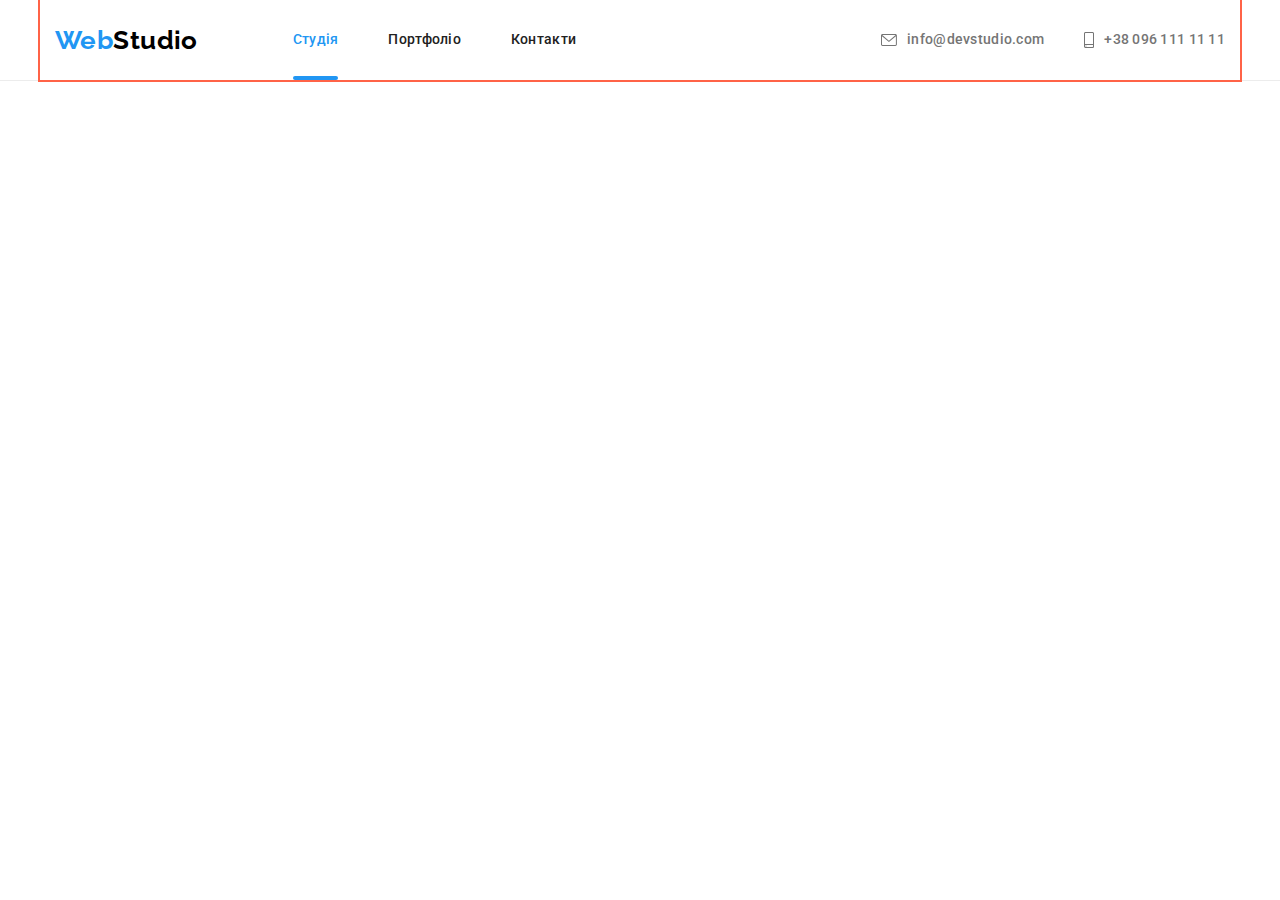
==== commit ee8e10bd: "header done" ====
--- a/index.html
+++ b/index.html
@@ -28,48 +28,86 @@
             ><span class="logo__studio logo__studio--black">Studio</span>
           </a>
 
-          <button class="nav__button is-open" type="button">
-            <svg height="40" width="40" aria-level="Переключатель мобильного меню">
-              <use class="nav__icon-close" href="./images/nav-btn-sprite.svg#icon-close_24px"></use>
+          <button class="nav__button js-open-menu" type="button">
+            <svg height="17" width="25" aria-level="Переключатель мобильного меню">
               <use class="nav__icon-menu" href="./images/nav-btn-sprite.svg#icon-menu_24px"></use>
             </svg>
           </button>
 
-          <ul class="nav__list">
-            <li class="nav__item">
-              <a class="nav__link underline" href=""> Студія </a>
-            </li>
-            <li class="nav__item">
-              <a class="nav__link" href="./portfolio.html"> Портфоліо </a>
-            </li>
-            <li class="nav__item">
-              <a class="nav__link" href="">Контакти</a>
-            </li>
-          </ul>
+          <div class="nav__toggle-block">
+            <ul class="nav__list">
+              <li class="nav__item">
+                <a class="nav__link underline" href=""> Студія </a>
+              </li>
+              <li class="nav__item">
+                <a class="nav__link" href="./portfolio.html"> Портфоліо </a>
+              </li>
+              <li class="nav__item">
+                <a class="nav__link" href="">Контакти</a>
+              </li>
+            </ul>
+
+            <ul class="contacts-list header__contacts-list">
+              <li class="contacts-list__item">
+                <a class="contacts-list__link link" href="">
+                  <svg class="contacts-list__icon-envelope">
+                    <use href="./images/sprite.svg#icon-envelope"></use>
+                  </svg>
+                  info@devstudio.com
+                </a>
+              </li>
+
+              <li class="contacts-list__item">
+                <a class="contacts-list__link link" href="">
+                  <svg class="contacts-list__icon-smartphone">
+                    <use href="./images/sprite.svg#icon-smartphone"></use>
+                  </svg>
+                  +38 096 111 11 11
+                </a>
+              </li>
+            </ul>
+          </div>
         </nav>
-
-        <ul class="contacts-list header__contacts-list">
-          <li class="contacts-list__item">
-            <a class="contacts-list__link link" href="">
-              <svg class="contacts-list__icon-envelope">
-                <use href="./images/sprite.svg#icon-envelope"></use>
-              </svg>
-              info@devstudio.com
-            </a>
-          </li>
-
-          <li class="contacts-list__item">
-            <a class="contacts-list__link link" href="">
-              <svg class="contacts-list__icon-smartphone">
-                <use href="./images/sprite.svg#icon-smartphone"></use>
-              </svg>
-              +38 096 111 11 11
-            </a>
+      </div>
+      <div class="js-menu-container">
+        <button class="nav__button js-close-menu" type="button">
+          <svg height="20" width="20" aria-level="Переключатель мобильного меню">
+            <use class="nav__icon-close" href="./images/nav-btn-sprite.svg#icon-close_24px"></use>
+          </svg>
+        </button>
+
+        <ul class="js-menu-container__nav-list">
+          <li class="js-menu-container__nav-item">
+            <a class="js-menu-container__nav-link link" href=""> Студія </a>
+          </li>
+          <li class="js-menu-container__nav-item">
+            <a class="js-menu-container__nav-link link" href="./portfolio.html"> Портфоліо </a>
+          </li>
+          <li class="js-menu-container__nav-item">
+            <a class="js-menu-container__nav-link link" href="">Контакти</a>
+          </li>
+        </ul>
+
+        <a class="js-menu-container__mail-link link" href=""> info@devstudio.com </a>
+        <a class="js-menu-container__phone-link link" href=""> +38 096 111 11 11 </a>
+
+        <ul class="js-menu-container__soc-list">
+          <li class="js-menu-container__soc-item">
+            <a class="js-menu-container__soc-link link" href="">Instagram</a>
+          </li>
+          <li class="js-menu-container__soc-item">
+            <a class="js-menu-container__soc-link link" href="">Twitter</a>
+          </li>
+          <li class="js-menu-container__soc-item">
+            <a class="js-menu-container__soc-link link" href="">Facebook</a>
+          </li>
+          <li class="js-menu-container__soc-item">
+            <a class="js-menu-container__soc-link link" href="">LinkedIn</a>
           </li>
         </ul>
       </div>
     </header>
-
+    <!-- 
     <main>
       <section class="hero">
         <h1 class="hero__title">
@@ -529,6 +567,7 @@
         </div>
       </div>
     </footer>
+     -->
     <script src="./js/modal.js"></script>
     <script src="./js/mobile-menu.js"></script>
   </body>
--- a/css/main.min.css
+++ b/css/main.min.css
@@ -1 +1 @@
-body{font-family:"Roboto","Raleway",sans-serif;font-weight:500;font-style:normal;font-size:14px;letter-spacing:.03em;color:#757575}p,ul,h1,h2,h3,h4,h5,h6{margin:0;padding:0;list-style:none}img{display:block;max-width:100%;height:auto}.container{margin:0 auto;padding:0 15px;outline:2px solid tomato}@media screen and (max-width: 479px){.container{width:100%}}@media screen and (min-width: 480px){.container{width:480px}}@media screen and (min-width: 768px){.container{width:768px}}@media screen and (min-width: 1200px){.container{width:1200px}}.section{padding:94px 0}.no-padding{padding:0 0}.btn{cursor:pointer}.btn:hover,.btn:focus{color:#fff;background-color:#2196f3}.link{text-decoration:none}.is-hidden{opacity:0;pointer-events:none;visibility:hidden;-webkit-transform:scale(0.66);transform:scale(0.66)}.form__icon-envelope,.form__icon-tel,.form__icon-user{position:absolute;top:50%;left:15px;-webkit-transform:translateX(-50%);transform:translateX(-50%);-webkit-transform:translateY(-50%);transform:translateY(-50%);-webkit-transition-property:fill;transition-property:fill;-webkit-transition-duration:250ms;transition-duration:250ms;-webkit-transition-timing-function:cubic-bezier(0.4, 0, 0.2, 1);transition-timing-function:cubic-bezier(0.4, 0, 0.2, 1)}.form__field:focus-within .form__icon-envelope,.form__field:focus-within .form__icon-tel,.form__field:focus-within .form__icon-user{fill:#2196f3}.logo{display:block;padding:0;font-family:"Raleway",sans-serif;font-weight:700;font-size:26px;line-height:1.19;text-decoration:none}.logo__web--blue{color:#2196f3}.logo__studio--black{color:#000}.logo__studio--white{color:#fff}.header{border-bottom:1px solid #ececec}.nav-button{display:inline-block;margin:0;padding:0;border:none;background-color:rgba(0,0,0,0)}.nav__icon-close{display:none}.nav-button.is-open .nav__icon-close{display:block}.nav-button.is-open .nav__icon-menu{display:none}.nav__item:hover,.nav__item:focus{color:#2196f3}.nav__link{position:relative;display:block;padding:32px 0;font-size:14px;line-height:1.14;letter-spacing:.02em;text-decoration:none;color:#212121;-webkit-transition-property:color;transition-property:color;-webkit-transition-duration:250ms;transition-duration:250ms;-webkit-transition-timing-function:cubic-bezier(0.4, 0, 0.2, 1);transition-timing-function:cubic-bezier(0.4, 0, 0.2, 1)}.nav__link:hover,.nav__link:focus{color:#2196f3}.nav__link::after{position:absolute;bottom:0;content:"";display:block;width:100%;height:4px;background-color:#2196f3;border-radius:2px;opacity:0;-webkit-transition-property:opacity;transition-property:opacity;-webkit-transition-duration:250ms;transition-duration:250ms;-webkit-transition-timing-function:cubic-bezier(0.4, 0, 0.2, 1);transition-timing-function:cubic-bezier(0.4, 0, 0.2, 1)}.nav__link:hover::after,.nav__link:focus::after{opacity:100%}.nav__link.underline{color:#2196f3}.nav__link.underline::after{opacity:100%}.contacts-list__link{display:-webkit-inline-box;display:-ms-inline-flexbox;display:inline-flex;-webkit-box-align:center;-ms-flex-align:center;align-items:center;padding:32px 0;color:inherit;font-size:14px;line-height:1.14;letter-spacing:.02em}.contacts-list__link:hover,.contacts-list__link:focus{color:#2196f3;fill:#2196f3;-webkit-transition-property:color;transition-property:color;-webkit-transition-duration:250ms;transition-duration:250ms;-webkit-transition-timing-function:cubic-bezier(0.4, 0, 0.2, 1);transition-timing-function:cubic-bezier(0.4, 0, 0.2, 1)}.contacts-list__icon-envelope{width:16px;height:12px;margin-right:10px;fill:currentColor}.contacts-list__icon-smartphone{width:10px;height:16px;margin-right:10px;fill:currentColor}.hero{margin:0 auto;background-color:#2f303a;background-image:-webkit-gradient(linear, left top, right top, from(rgba(154, 132, 120, 0.2)), to(rgba(30, 19, 12, 0.4))),url("..//../images/hero-background.jpg");background-image:linear-gradient(to right, rgba(154, 132, 120, 0.2), rgba(30, 19, 12, 0.4)),url("..//../images/hero-background.jpg");background-repeat:no-repeat;background-size:cover;background-position:center;text-align:center}.hero__title{font-weight:900;font-size:44px;line-height:1.36;letter-spacing:.06em;text-transform:uppercase;color:#fff}.hero__btn{padding:11px 32px;border-radius:4px;border:0;color:#fff;background-color:#2196f3;font-weight:700;font-size:16px;line-height:1.88;text-align:center;letter-spacing:.06em}.hero__btn:active{background-color:#188ce8}.hero__backdrop{position:fixed;z-index:9;top:0;left:0;width:100%;height:100%;background-color:rgba(170,170,170,.7333333333);-webkit-transform:scale(1);transform:scale(1);opacity:1;-webkit-transition-property:-webkit-transform opacity;transition-property:-webkit-transform opacity;transition-property:transform opacity;transition-property:transform opacity, -webkit-transform opacity;-webkit-transition-duration:250ms;transition-duration:250ms;-webkit-transition-timing-function:cubic-bezier(0.4, 0, 0.2, 1);transition-timing-function:cubic-bezier(0.4, 0, 0.2, 1)}.modal{position:absolute;top:50%;left:50%;-webkit-transform:translate(-50%, -50%);transform:translate(-50%, -50%);min-width:530px;min-height:580px;padding:40px;background-color:#fff}.close-modal-btn{display:-webkit-box;display:-ms-flexbox;display:flex;-webkit-box-pack:center;-ms-flex-pack:center;justify-content:center;-webkit-box-align:center;-ms-flex-align:center;align-items:center;position:absolute;top:8px;right:8px;padding:0;width:30px;height:30px;border-radius:50%;border:1px solid rgba(0,0,0,.1);background-color:rgba(0,0,0,0);cursor:pointer}.close-modal-btn__icon-close{width:18px;height:18px;-webkit-transition-property:fill;transition-property:fill;-webkit-transition-duration:250ms;transition-duration:250ms;-webkit-transition-timing-function:cubic-bezier(0.4, 0, 0.2, 1);transition-timing-function:cubic-bezier(0.4, 0, 0.2, 1)}.close-modal-btn:hover .close-modal-btn__icon-close{fill:#2196f3}.form{display:-webkit-box;display:-ms-flexbox;display:flex;-webkit-box-orient:vertical;-webkit-box-direction:normal;-ms-flex-direction:column;flex-direction:column;-webkit-box-align:start;-ms-flex-align:start;align-items:flex-start;margin:0}.form__title{-ms-flex-item-align:center;align-self:center;color:#212121;font-weight:700;font-size:20px;line-height:1.15;letter-spacing:.03em;margin-bottom:30px}.form__field{position:relative;width:100%;margin-bottom:28px}.form__explain-text{position:absolute;top:-18px;font-weight:400;font-size:12px;line-height:1.17;letter-spacing:.01em;color:#757575}.form__label{display:-webkit-box;display:-ms-flexbox;display:flex;-webkit-box-orient:vertical;-webkit-box-direction:normal;-ms-flex-direction:column;flex-direction:column;-webkit-box-align:start;-ms-flex-align:start;align-items:flex-start}.form__input{height:40px;width:100%;padding-left:42px;border:1px solid rgba(33,33,33,.2);border-radius:4px;-webkit-transition-property:border-color;transition-property:border-color;-webkit-transition-duration:250ms;transition-duration:250ms;-webkit-transition-timing-function:cubic-bezier(0.4, 0, 0.2, 1);transition-timing-function:cubic-bezier(0.4, 0, 0.2, 1)}.form__icon-user{width:13px;height:13px}.form__icon-tel{width:14px;height:14px}.form__icon-envelope{width:15px;height:15px}.form__comment-field{margin-bottom:20px}.form__textarea{width:100%;height:120px;padding:12px 16px;resize:none;color:#757575;border:1px solid rgba(33,33,33,.2);border-radius:4px;-webkit-transition-property:border-color;transition-property:border-color;-webkit-transition-duration:250ms;transition-duration:250ms;-webkit-transition-timing-function:cubic-bezier(0.4, 0, 0.2, 1);transition-timing-function:cubic-bezier(0.4, 0, 0.2, 1)}.form__textarea::-webkit-input-placeholder{color:rgba(117,117,117,.5)}.form__textarea::-moz-placeholder{color:rgba(117,117,117,.5)}.form__textarea:-ms-input-placeholder{color:rgba(117,117,117,.5)}.form__textarea::-ms-input-placeholder{color:rgba(117,117,117,.5)}.form__textarea::placeholder{color:rgba(117,117,117,.5)}.form__field:focus-within .form__textarea{border-color:#2196f3;outline:none}.form__field:focus-within .form__input{border-color:#2196f3;outline:none}.form__agreement-field{display:-webkit-box;display:-ms-flexbox;display:flex;-webkit-box-pack:center;-ms-flex-pack:center;justify-content:center;width:100%;margin-bottom:30px}.form__checkbox-label{display:-webkit-box;display:-ms-flexbox;display:flex;cursor:pointer}.form__checkbox-input{display:inline-block;-ms-flex-item-align:center;align-self:center;-webkit-appearance:none;-moz-appearance:none;appearance:none}.form__icon-check{-ms-flex-item-align:center;align-self:center;width:17px;height:16px;margin-right:8px;fill:rgba(0,0,0,0);background-color:rgba(0,0,0,0);border:2px solid #212121;border-radius:2px;-webkit-transition-property:background-color,fill,border-width;transition-property:background-color,fill,border-width;-webkit-transition-duration:250ms;transition-duration:250ms;-webkit-transition-timing-function:cubic-bezier(0.4, 0, 0.2, 1);transition-timing-function:cubic-bezier(0.4, 0, 0.2, 1)}.form__checkbox-input:checked+.form__icon-check{fill:#fff;background-color:#2196f3;border-width:0}.form__agreement-text{display:inline-block;font-weight:400;font-size:14px;line-height:1.71;letter-spacing:.03em;color:#757575}.form__agreement-attention-text{text-decoration:underline;color:#2196f3}.form__submit-btn{-ms-flex-item-align:center;align-self:center;width:200px;height:50px;padding:0;background-color:#2196f3;-webkit-box-shadow:0px 4px 4px rgba(0,0,0,.15);box-shadow:0px 4px 4px rgba(0,0,0,.15);border-color:rgba(0,0,0,0);border-radius:4px;font-weight:700;font-size:16px;line-height:1.88;text-align:center;letter-spacing:.06em;color:#fff;cursor:pointer}.form__submit-btn:active{background-color:#188ce8}.features__icon-holder{display:-webkit-box;display:-ms-flexbox;display:flex;height:120px;-webkit-box-pack:center;-ms-flex-pack:center;justify-content:center;-webkit-box-align:center;-ms-flex-align:center;align-items:center;margin-bottom:30px;background-color:#f5f4fa;border-radius:4px}.features__title{font-size:14px;line-height:1.14;letter-spacing:.03em;text-transform:uppercase;color:#212121}.features__text{font-weight:400;line-height:1.71}.specialization__title{font-size:36px;line-height:1.17;text-align:center;letter-spacing:.03em;color:#212121}.specialization__thumb{position:relative;z-index:0}.specialization__overlay{position:absolute;bottom:0;width:100%;height:70px;z-index:1;color:#fff;background-color:rgba(47,48,58,.8);font-weight:700;letter-spacing:.03em;text-transform:uppercase}.team{background-color:#f5f4fa}.team__title{font-size:36px;line-height:1.17;text-align:center;letter-spacing:.03em;color:#212121}.employee{-webkit-box-shadow:0px 1px 3px rgba(0,0,0,.12),0px 1px 1px rgba(0,0,0,.14),0px 2px 1px rgba(0,0,0,.2);box-shadow:0px 1px 3px rgba(0,0,0,.12),0px 1px 1px rgba(0,0,0,.14),0px 2px 1px rgba(0,0,0,.2);border-radius:0px 0px 4px 4px}.employee__info{padding:30px 0;background-color:#fff}.employee__name{margin-bottom:10px;font-size:16px;line-height:1.19;letter-spacing:.03em;text-align:center;color:#212121}.employee__position{margin-bottom:16px;font-weight:400;font-size:16px;line-height:1.19;letter-spacing:.03em;text-align:center}.socials-list__link--gray{fill:#afb1b8;-webkit-transition-property:fill,background-color;transition-property:fill,background-color;-webkit-transition-duration:250ms;transition-duration:250ms;-webkit-transition-timing-function:cubic-bezier(0.4, 0, 0.2, 1);transition-timing-function:cubic-bezier(0.4, 0, 0.2, 1)}.socials-list__link--gray:hover,.socials-list__link--gray:focus{background-color:#2196f3;fill:#fff}.clients__title{color:#212121;font-size:36px;line-height:1.17;text-align:center;letter-spacing:.03em}.clients__link{display:-webkit-box;display:-ms-flexbox;display:flex;width:170px;height:92px;border:1px solid;border-color:#afb1b8;border-radius:4px;fill:#afb1b8;-webkit-transition-property:border-color fill;transition-property:border-color fill;-webkit-transition-duration:250ms;transition-duration:250ms;-webkit-transition-timing-function:cubic-bezier(0.4, 0, 0.2, 1);transition-timing-function:cubic-bezier(0.4, 0, 0.2, 1)}.clients__link:hover,.clients__link:focus{border-color:#2196f3;fill:#2196f3}.clients__icon-logo{display:block;width:106px;height:60px;margin:auto;fill:inherit}.footer{background-color:#2f303a}.footer-contacts{display:block}.footer-contacts__address{display:block;width:231px;font-weight:400;line-height:1.71;font-style:normal;color:#fff}.footer-contacts__item{display:block}.footer-contacts__link{padding:0;color:rgba(255,255,255,.6);font-weight:400;font-size:14px;line-height:1.71;letter-spacing:.03em}.footer-socials{display:block}.footer-socials__join-us-text{color:#fff;font-weight:700;letter-spacing:.03em;text-transform:uppercase}.socials-list__link{display:-webkit-box;display:-ms-flexbox;display:flex;width:44px;height:44px;border-radius:50%}.socials-list__link--white{fill:#fff;background-color:rgba(255,255,255,.1);-webkit-transition-property:background-color;transition-property:background-color;-webkit-transition-duration:250ms;transition-duration:250ms;-webkit-transition-timing-function:cubic-bezier(0.4, 0, 0.2, 1);transition-timing-function:cubic-bezier(0.4, 0, 0.2, 1)}.socials-list__link--white:hover,.socials-list__link--white:focus{background-color:#2196f3}.socials-list__icon-instagram{display:block;width:20px;height:20px;margin:auto}.socials-list__icon-twitter{display:block;width:20px;height:20px;margin:auto}.socials-list__icon-facebook{display:block;width:20px;height:20px;margin:auto}.socials-list__icon-linkedin{display:block;width:20px;height:20px;margin:auto}.footer-subscribe{display:block}.footer-subscribe__subscribe-text{color:#fff;font-weight:700;letter-spacing:.03em;text-transform:uppercase}.user-email{color:#fff;background-color:#2f303a;outline:none;border:1px solid rgba(255,255,255,.3);border-radius:4px}.user-email:focus{-webkit-box-shadow:0px 4px 4px rgba(0,0,0,.1);box-shadow:0px 4px 4px rgba(0,0,0,.1)}.user-email::-webkit-input-placeholder{font-weight:400;font-size:16px;line-height:1.25;letter-spacing:.03em;color:rgba(255,255,255,.6)}.user-email::-moz-placeholder{font-weight:400;font-size:16px;line-height:1.25;letter-spacing:.03em;color:rgba(255,255,255,.6)}.user-email:-ms-input-placeholder{font-weight:400;font-size:16px;line-height:1.25;letter-spacing:.03em;color:rgba(255,255,255,.6)}.user-email::-ms-input-placeholder{font-weight:400;font-size:16px;line-height:1.25;letter-spacing:.03em;color:rgba(255,255,255,.6)}.user-email::placeholder{font-weight:400;font-size:16px;line-height:1.25;letter-spacing:.03em;color:rgba(255,255,255,.6)}.footer-submit{height:50px;margin-left:12px;background-color:#2196f3;border-radius:4px;border-width:0;cursor:pointer}.footer-submit:active{background-color:#188ce8;-webkit-box-shadow:0px 4px 4px rgba(0,0,0,.1);box-shadow:0px 4px 4px rgba(0,0,0,.1)}.button-text{display:inline-block;color:#fff;font-weight:700;font-size:16px;line-height:1.88;text-align:center;letter-spacing:.06em}.icon-send{display:inline-block;width:24px;height:24px;margin-left:10px;background-color:rgba(0,0,0,0);fill:#fff}.portfolio__title{position:absolute;width:1px;height:1px;margin:-1px;border:0;padding:0;white-space:nowrap;-webkit-clip-path:inset(100%);clip-path:inset(100%);clip:rect(0 0 0 0);overflow:hidden}.portfolio__filter-list{display:-webkit-box;display:-ms-flexbox;display:flex;-webkit-box-pack:center;-ms-flex-pack:center;justify-content:center;margin-bottom:50px}.portfolio__filter-item{display:block}.portfolio__filter-item:not(:last-child){margin-right:8px}.portfolio__btn{border:rgba(0,0,0,0);border-radius:4px;padding:6px 22px;font-weight:500;font-size:16px;line-height:1.62;letter-spacing:.03em;color:#212121;background-color:#f5f4fa;-webkit-transition-property:background-color,color,-webkit-box-shadow;transition-property:background-color,color,-webkit-box-shadow;transition-property:background-color,color,box-shadow;transition-property:background-color,color,box-shadow,-webkit-box-shadow;-webkit-transition-duration:250ms;transition-duration:250ms;-webkit-transition-timing-function:cubic-bezier(0.4, 0, 0.2, 1);transition-timing-function:cubic-bezier(0.4, 0, 0.2, 1)}.portfolio__btn:first-child{padding:6px 25px}.portfolio__btn:hover,.portfolio__btn:focus{color:#fff;background-color:#2196f3;-webkit-box-shadow:0px 3px 1px rgba(0,0,0,.1),0px 1px 2px rgba(0,0,0,.08),0px 2px 2px rgba(0,0,0,.12);box-shadow:0px 3px 1px rgba(0,0,0,.1),0px 1px 2px rgba(0,0,0,.08),0px 2px 2px rgba(0,0,0,.12)}.portfolio__card-set{display:-webkit-box;display:-ms-flexbox;display:flex;-ms-flex-wrap:wrap;flex-wrap:wrap;margin-top:-30px;margin-left:-30px}.portfolio__card-cell{display:block;-ms-flex-preferred-size:calc(33.3333333333% - 30px);flex-basis:calc(33.3333333333% - 30px);margin-left:30px;margin-top:30px;-webkit-transition-property:-webkit-box-shadow;transition-property:-webkit-box-shadow;transition-property:box-shadow;transition-property:box-shadow, -webkit-box-shadow;-webkit-transition-duration:250ms;transition-duration:250ms;-webkit-transition-timing-function:cubic-bezier(0.4, 0, 0.2, 1);transition-timing-function:cubic-bezier(0.4, 0, 0.2, 1)}.portfolio__card-cell:hover{-webkit-box-shadow:0px 1px 1px rgba(0,0,0,.12),0px 4px 4px rgba(0,0,0,.06),1px 4px 6px rgba(0,0,0,.16);box-shadow:0px 1px 1px rgba(0,0,0,.12),0px 4px 4px rgba(0,0,0,.06),1px 4px 6px rgba(0,0,0,.16)}.card__thumb{position:relative;overflow:hidden}.card__preview{position:absolute;top:0;left:0;width:100%;height:100%;padding:63px 24px;background-color:rgba(33,150,243,.9);font-weight:400;font-size:18px;line-height:1.56;color:#fff;-webkit-transform:translateY(100%);transform:translateY(100%);-webkit-transition-property:-webkit-transform;transition-property:-webkit-transform;transition-property:transform;transition-property:transform, -webkit-transform;-webkit-transition-duration:250ms;transition-duration:250ms;-webkit-transition-timing-function:cubic-bezier(0.4, 0, 0.2, 1);transition-timing-function:cubic-bezier(0.4, 0, 0.2, 1)}.card:hover .card__preview{-webkit-transform:translateY(0);transform:translateY(0)}.card__content{padding:20px 24px;border:1px solid #eee}.card__title{margin-bottom:4px;font-size:18px;line-height:2;letter-spacing:.06em;color:#212121}.card__text{font-weight:400;font-size:16px;line-height:1.88;letter-spacing:.03em;color:#757575}/*# sourceMappingURL=main.min.css.map */+body{font-family:"Roboto","Raleway",sans-serif;font-weight:500;font-style:normal;font-size:14px;letter-spacing:.03em;color:#757575}p,ul,h1,h2,h3,h4,h5,h6{margin:0;padding:0;list-style:none}img{display:block;max-width:100%;height:auto}.container{margin:0 auto;padding:0 15px;outline:2px solid tomato}@media screen and (max-width: 479px){.container{width:100%}}@media screen and (min-width: 480px){.container{width:480px}}@media screen and (min-width: 768px){.container{width:768px}}@media screen and (min-width: 1200px){.container{width:1200px}}.section{padding:94px 0}.no-padding{padding:0 0}.btn{cursor:pointer}.btn:hover,.btn:focus{color:#fff;background-color:#2196f3}.link{text-decoration:none}.is-hidden{opacity:0;pointer-events:none;visibility:hidden;-webkit-transform:scale(0.66);transform:scale(0.66)}.form__icon-envelope,.form__icon-tel,.form__icon-user{position:absolute;top:50%;left:15px;-webkit-transform:translateX(-50%);transform:translateX(-50%);-webkit-transform:translateY(-50%);transform:translateY(-50%);-webkit-transition-property:fill;transition-property:fill;-webkit-transition-duration:250ms;transition-duration:250ms;-webkit-transition-timing-function:cubic-bezier(0.4, 0, 0.2, 1);transition-timing-function:cubic-bezier(0.4, 0, 0.2, 1)}.form__field:focus-within .form__icon-envelope,.form__field:focus-within .form__icon-tel,.form__field:focus-within .form__icon-user{fill:#2196f3}.logo{display:block;padding:0;font-family:"Raleway",sans-serif;font-weight:700;font-size:26px;line-height:1.19;text-decoration:none}.logo__web--blue{color:#2196f3}.logo__studio--black{color:#000}.logo__studio--white{color:#fff}.header{border-bottom:1px solid #ececec}.nav{display:-webkit-box;display:-ms-flexbox;display:flex;-ms-flex-wrap:wrap;flex-wrap:wrap;-webkit-box-align:center;-ms-flex-align:center;align-items:center;-webkit-box-pack:justify;-ms-flex-pack:justify;justify-content:space-between}@media screen and (max-width: 767px){.nav{height:60px}}@media screen and (min-width: 768px){.nav{height:80px}}.nav__button{display:-webkit-inline-box;display:-ms-inline-flexbox;display:inline-flex;margin:0;padding:0;border:none;background-color:rgba(0,0,0,0);-webkit-transition:fill 250ms cubic-bezier(0.4, 0, 0.2, 1);transition:fill 250ms cubic-bezier(0.4, 0, 0.2, 1)}.nav__button:hover,.nav__button:focus,.nav__button:active{fill:#2196f3}@media screen and (min-width: 768px){.nav__button{display:none}}.nav__toggle-block{display:-webkit-box;display:-ms-flexbox;display:flex}@media screen and (max-width: 767px){.nav__toggle-block{display:none}}.js-menu-container.is-open{-webkit-transform:translateX(0);transform:translateX(0)}.js-menu-container{position:fixed;top:0;left:0;width:100vw;height:100vh;display:-webkit-box;display:-ms-flexbox;display:flex;-webkit-box-orient:vertical;-webkit-box-direction:normal;-ms-flex-direction:column;flex-direction:column;padding:48px 40px;background-color:#fff;z-index:999;-webkit-transform:translateX(100%);transform:translateX(100%);-webkit-transition:-webkit-transform 250ms ease-in-out;transition:-webkit-transform 250ms ease-in-out;transition:transform 250ms ease-in-out;transition:transform 250ms ease-in-out, -webkit-transform 250ms ease-in-out}.js-menu-container__nav-list{margin-bottom:auto}.js-menu-container__nav-item:not(:last-child){margin-bottom:32px}.js-menu-container__nav-link{font-weight:500;font-size:40px;line-height:1.18;letter-spacing:.02em;color:#212121}.js-menu-container__nav-link:hover,.js-menu-container__nav-link:focus{color:#2196f3}.js-menu-container__mail-link{display:block;margin-bottom:32px;font-weight:500;font-size:34px;line-height:1.18;letter-spacing:.02em;color:#2196f3}.js-menu-container__phone-link{display:block;margin-bottom:64px;font-weight:500;font-size:24px;line-height:28px;letter-spacing:.02em;color:#757575}.js-menu-container__soc-list{display:-webkit-box;display:-ms-flexbox;display:flex}.js-menu-container__soc-item{position:relative;display:block}.js-menu-container__soc-item:not(:last-child){margin-right:20px}.js-menu-container__soc-item:not(:last-child)::after{position:absolute;top:0;right:-10px;content:"";display:block;-ms-flex-item-align:center;align-self:center;margin-left:10px;width:2px;height:20px;border:1px solid rgba(33,33,33,.2)}.js-menu-container__soc-link{display:block;font-weight:500;font-size:18px;line-height:1.22;letter-spacing:.02em;color:#2196f3}.js-close-menu{position:absolute;top:20px;right:25px}.nav__list{display:-webkit-box;display:-ms-flexbox;display:flex}.nav__item:hover,.nav__item:focus{color:#2196f3}.nav__item:not(:last-child){margin-right:50px}.nav__link{position:relative;display:block;padding:32px 0;font-size:14px;line-height:1.14;letter-spacing:.02em;text-decoration:none;color:#212121;-webkit-transition-property:color;transition-property:color;-webkit-transition-duration:250ms;transition-duration:250ms;-webkit-transition-timing-function:cubic-bezier(0.4, 0, 0.2, 1);transition-timing-function:cubic-bezier(0.4, 0, 0.2, 1)}.nav__link:hover,.nav__link:focus{color:#2196f3}.nav__link::after{position:absolute;bottom:0;content:"";display:block;width:100%;height:4px;background-color:#2196f3;border-radius:2px;opacity:0;-webkit-transition-property:opacity;transition-property:opacity;-webkit-transition-duration:250ms;transition-duration:250ms;-webkit-transition-timing-function:cubic-bezier(0.4, 0, 0.2, 1);transition-timing-function:cubic-bezier(0.4, 0, 0.2, 1)}.nav__link:hover::after,.nav__link:focus::after{opacity:100%}.nav__link.underline{color:#2196f3}.nav__link.underline::after{opacity:100%}@media screen and (min-width: 768px){.header__contacts-list{display:-webkit-box;display:-ms-flexbox;display:flex;-webkit-box-orient:vertical;-webkit-box-direction:normal;-ms-flex-direction:column;flex-direction:column;margin:auto 0;margin-left:95px}}@media screen and (min-width: 1200px){.header__contacts-list{margin-left:305px;-webkit-box-orient:horizontal;-webkit-box-direction:normal;-ms-flex-direction:row;flex-direction:row}}.contacts-list__item{display:block}@media screen and (min-width: 768px){.contacts-list__item:first-child{margin-bottom:10px}}@media screen and (min-width: 1200px){.contacts-list__item:first-child{margin-bottom:0;margin-right:40px}}.contacts-list__link{display:-webkit-inline-box;display:-ms-inline-flexbox;display:inline-flex;-webkit-box-align:center;-ms-flex-align:center;align-items:center;color:inherit;font-size:14px;line-height:1.14;letter-spacing:.02em}.contacts-list__link:hover,.contacts-list__link:focus{color:#2196f3;fill:#2196f3;-webkit-transition-property:color;transition-property:color;-webkit-transition-duration:250ms;transition-duration:250ms;-webkit-transition-timing-function:cubic-bezier(0.4, 0, 0.2, 1);transition-timing-function:cubic-bezier(0.4, 0, 0.2, 1)}@media screen and (min-width: 1200px){.contacts-list__link{padding:32px 0}}.contacts-list__icon-envelope{width:16px;height:12px;margin-right:10px;fill:currentColor}.contacts-list__icon-smartphone{width:10px;height:16px;margin-right:10px;fill:currentColor}.hero{margin:0 auto;background-color:#2f303a;background-image:-webkit-gradient(linear, left top, right top, from(rgba(154, 132, 120, 0.2)), to(rgba(30, 19, 12, 0.4))),url("..//../images/hero-background.jpg");background-image:linear-gradient(to right, rgba(154, 132, 120, 0.2), rgba(30, 19, 12, 0.4)),url("..//../images/hero-background.jpg");background-repeat:no-repeat;background-size:cover;background-position:center;text-align:center}.hero__title{font-weight:900;font-size:44px;line-height:1.36;letter-spacing:.06em;text-transform:uppercase;color:#fff}.hero__btn{padding:11px 32px;border-radius:4px;border:0;color:#fff;background-color:#2196f3;font-weight:700;font-size:16px;line-height:1.88;text-align:center;letter-spacing:.06em}.hero__btn:active{background-color:#188ce8}.hero__backdrop{position:fixed;z-index:9;top:0;left:0;width:100%;height:100%;background-color:rgba(170,170,170,.7333333333);-webkit-transform:scale(1);transform:scale(1);opacity:1;-webkit-transition-property:-webkit-transform opacity;transition-property:-webkit-transform opacity;transition-property:transform opacity;transition-property:transform opacity, -webkit-transform opacity;-webkit-transition-duration:250ms;transition-duration:250ms;-webkit-transition-timing-function:cubic-bezier(0.4, 0, 0.2, 1);transition-timing-function:cubic-bezier(0.4, 0, 0.2, 1)}.modal{position:absolute;top:50%;left:50%;-webkit-transform:translate(-50%, -50%);transform:translate(-50%, -50%);min-width:530px;min-height:580px;padding:40px;background-color:#fff}.close-modal-btn{display:-webkit-box;display:-ms-flexbox;display:flex;-webkit-box-pack:center;-ms-flex-pack:center;justify-content:center;-webkit-box-align:center;-ms-flex-align:center;align-items:center;position:absolute;top:8px;right:8px;padding:0;width:30px;height:30px;border-radius:50%;border:1px solid rgba(0,0,0,.1);background-color:rgba(0,0,0,0);cursor:pointer}.close-modal-btn__icon-close{width:18px;height:18px;-webkit-transition-property:fill;transition-property:fill;-webkit-transition-duration:250ms;transition-duration:250ms;-webkit-transition-timing-function:cubic-bezier(0.4, 0, 0.2, 1);transition-timing-function:cubic-bezier(0.4, 0, 0.2, 1)}.close-modal-btn:hover .close-modal-btn__icon-close{fill:#2196f3}.form{display:-webkit-box;display:-ms-flexbox;display:flex;-webkit-box-orient:vertical;-webkit-box-direction:normal;-ms-flex-direction:column;flex-direction:column;-webkit-box-align:start;-ms-flex-align:start;align-items:flex-start;margin:0}.form__title{-ms-flex-item-align:center;align-self:center;color:#212121;font-weight:700;font-size:20px;line-height:1.15;letter-spacing:.03em;margin-bottom:30px}.form__field{position:relative;width:100%;margin-bottom:28px}.form__explain-text{position:absolute;top:-18px;font-weight:400;font-size:12px;line-height:1.17;letter-spacing:.01em;color:#757575}.form__label{display:-webkit-box;display:-ms-flexbox;display:flex;-webkit-box-orient:vertical;-webkit-box-direction:normal;-ms-flex-direction:column;flex-direction:column;-webkit-box-align:start;-ms-flex-align:start;align-items:flex-start}.form__input{height:40px;width:100%;padding-left:42px;border:1px solid rgba(33,33,33,.2);border-radius:4px;-webkit-transition-property:border-color;transition-property:border-color;-webkit-transition-duration:250ms;transition-duration:250ms;-webkit-transition-timing-function:cubic-bezier(0.4, 0, 0.2, 1);transition-timing-function:cubic-bezier(0.4, 0, 0.2, 1)}.form__icon-user{width:13px;height:13px}.form__icon-tel{width:14px;height:14px}.form__icon-envelope{width:15px;height:15px}.form__comment-field{margin-bottom:20px}.form__textarea{width:100%;height:120px;padding:12px 16px;resize:none;color:#757575;border:1px solid rgba(33,33,33,.2);border-radius:4px;-webkit-transition-property:border-color;transition-property:border-color;-webkit-transition-duration:250ms;transition-duration:250ms;-webkit-transition-timing-function:cubic-bezier(0.4, 0, 0.2, 1);transition-timing-function:cubic-bezier(0.4, 0, 0.2, 1)}.form__textarea::-webkit-input-placeholder{color:rgba(117,117,117,.5)}.form__textarea::-moz-placeholder{color:rgba(117,117,117,.5)}.form__textarea:-ms-input-placeholder{color:rgba(117,117,117,.5)}.form__textarea::-ms-input-placeholder{color:rgba(117,117,117,.5)}.form__textarea::placeholder{color:rgba(117,117,117,.5)}.form__field:focus-within .form__textarea{border-color:#2196f3;outline:none}.form__field:focus-within .form__input{border-color:#2196f3;outline:none}.form__agreement-field{display:-webkit-box;display:-ms-flexbox;display:flex;-webkit-box-pack:center;-ms-flex-pack:center;justify-content:center;width:100%;margin-bottom:30px}.form__checkbox-label{display:-webkit-box;display:-ms-flexbox;display:flex;cursor:pointer}.form__checkbox-input{display:inline-block;-ms-flex-item-align:center;align-self:center;-webkit-appearance:none;-moz-appearance:none;appearance:none}.form__icon-check{-ms-flex-item-align:center;align-self:center;width:17px;height:16px;margin-right:8px;fill:rgba(0,0,0,0);background-color:rgba(0,0,0,0);border:2px solid #212121;border-radius:2px;-webkit-transition-property:background-color,fill,border-width;transition-property:background-color,fill,border-width;-webkit-transition-duration:250ms;transition-duration:250ms;-webkit-transition-timing-function:cubic-bezier(0.4, 0, 0.2, 1);transition-timing-function:cubic-bezier(0.4, 0, 0.2, 1)}.form__checkbox-input:checked+.form__icon-check{fill:#fff;background-color:#2196f3;border-width:0}.form__agreement-text{display:inline-block;font-weight:400;font-size:14px;line-height:1.71;letter-spacing:.03em;color:#757575}.form__agreement-attention-text{text-decoration:underline;color:#2196f3}.form__submit-btn{-ms-flex-item-align:center;align-self:center;width:200px;height:50px;padding:0;background-color:#2196f3;-webkit-box-shadow:0px 4px 4px rgba(0,0,0,.15);box-shadow:0px 4px 4px rgba(0,0,0,.15);border-color:rgba(0,0,0,0);border-radius:4px;font-weight:700;font-size:16px;line-height:1.88;text-align:center;letter-spacing:.06em;color:#fff;cursor:pointer}.form__submit-btn:active{background-color:#188ce8}.features__icon-holder{display:-webkit-box;display:-ms-flexbox;display:flex;height:120px;-webkit-box-pack:center;-ms-flex-pack:center;justify-content:center;-webkit-box-align:center;-ms-flex-align:center;align-items:center;margin-bottom:30px;background-color:#f5f4fa;border-radius:4px}.features__title{font-size:14px;line-height:1.14;letter-spacing:.03em;text-transform:uppercase;color:#212121}.features__text{font-weight:400;line-height:1.71}.specialization__title{font-size:36px;line-height:1.17;text-align:center;letter-spacing:.03em;color:#212121}.specialization__thumb{position:relative;z-index:0}.specialization__overlay{position:absolute;bottom:0;width:100%;height:70px;z-index:1;color:#fff;background-color:rgba(47,48,58,.8);font-weight:700;letter-spacing:.03em;text-transform:uppercase}.team{background-color:#f5f4fa}.team__title{font-size:36px;line-height:1.17;text-align:center;letter-spacing:.03em;color:#212121}.employee{-webkit-box-shadow:0px 1px 3px rgba(0,0,0,.12),0px 1px 1px rgba(0,0,0,.14),0px 2px 1px rgba(0,0,0,.2);box-shadow:0px 1px 3px rgba(0,0,0,.12),0px 1px 1px rgba(0,0,0,.14),0px 2px 1px rgba(0,0,0,.2);border-radius:0px 0px 4px 4px}.employee__info{padding:30px 0;background-color:#fff}.employee__name{margin-bottom:10px;font-size:16px;line-height:1.19;letter-spacing:.03em;text-align:center;color:#212121}.employee__position{margin-bottom:16px;font-weight:400;font-size:16px;line-height:1.19;letter-spacing:.03em;text-align:center}.socials-list__link--gray{fill:#afb1b8;-webkit-transition-property:fill,background-color;transition-property:fill,background-color;-webkit-transition-duration:250ms;transition-duration:250ms;-webkit-transition-timing-function:cubic-bezier(0.4, 0, 0.2, 1);transition-timing-function:cubic-bezier(0.4, 0, 0.2, 1)}.socials-list__link--gray:hover,.socials-list__link--gray:focus{background-color:#2196f3;fill:#fff}.clients__title{color:#212121;font-size:36px;line-height:1.17;text-align:center;letter-spacing:.03em}.clients__link{display:-webkit-box;display:-ms-flexbox;display:flex;width:170px;height:92px;border:1px solid;border-color:#afb1b8;border-radius:4px;fill:#afb1b8;-webkit-transition-property:border-color fill;transition-property:border-color fill;-webkit-transition-duration:250ms;transition-duration:250ms;-webkit-transition-timing-function:cubic-bezier(0.4, 0, 0.2, 1);transition-timing-function:cubic-bezier(0.4, 0, 0.2, 1)}.clients__link:hover,.clients__link:focus{border-color:#2196f3;fill:#2196f3}.clients__icon-logo{display:block;width:106px;height:60px;margin:auto;fill:inherit}.footer{background-color:#2f303a}.footer-contacts{display:block}.footer-contacts__address{display:block;width:231px;font-weight:400;line-height:1.71;font-style:normal;color:#fff}.footer-contacts__item{display:block}.footer-contacts__link{padding:0;color:rgba(255,255,255,.6);font-weight:400;font-size:14px;line-height:1.71;letter-spacing:.03em}.footer-socials{display:block}.footer-socials__join-us-text{color:#fff;font-weight:700;letter-spacing:.03em;text-transform:uppercase}.socials-list__link{display:-webkit-box;display:-ms-flexbox;display:flex;width:44px;height:44px;border-radius:50%}.socials-list__link--white{fill:#fff;background-color:rgba(255,255,255,.1);-webkit-transition-property:background-color;transition-property:background-color;-webkit-transition-duration:250ms;transition-duration:250ms;-webkit-transition-timing-function:cubic-bezier(0.4, 0, 0.2, 1);transition-timing-function:cubic-bezier(0.4, 0, 0.2, 1)}.socials-list__link--white:hover,.socials-list__link--white:focus{background-color:#2196f3}.socials-list__icon-instagram{display:block;width:20px;height:20px;margin:auto}.socials-list__icon-twitter{display:block;width:20px;height:20px;margin:auto}.socials-list__icon-facebook{display:block;width:20px;height:20px;margin:auto}.socials-list__icon-linkedin{display:block;width:20px;height:20px;margin:auto}.footer-subscribe{display:block}.footer-subscribe__subscribe-text{color:#fff;font-weight:700;letter-spacing:.03em;text-transform:uppercase}.user-email{color:#fff;background-color:#2f303a;outline:none;border:1px solid rgba(255,255,255,.3);border-radius:4px}.user-email:focus{-webkit-box-shadow:0px 4px 4px rgba(0,0,0,.1);box-shadow:0px 4px 4px rgba(0,0,0,.1)}.user-email::-webkit-input-placeholder{font-weight:400;font-size:16px;line-height:1.25;letter-spacing:.03em;color:rgba(255,255,255,.6)}.user-email::-moz-placeholder{font-weight:400;font-size:16px;line-height:1.25;letter-spacing:.03em;color:rgba(255,255,255,.6)}.user-email:-ms-input-placeholder{font-weight:400;font-size:16px;line-height:1.25;letter-spacing:.03em;color:rgba(255,255,255,.6)}.user-email::-ms-input-placeholder{font-weight:400;font-size:16px;line-height:1.25;letter-spacing:.03em;color:rgba(255,255,255,.6)}.user-email::placeholder{font-weight:400;font-size:16px;line-height:1.25;letter-spacing:.03em;color:rgba(255,255,255,.6)}.footer-submit{height:50px;margin-left:12px;background-color:#2196f3;border-radius:4px;border-width:0;cursor:pointer}.footer-submit:active{background-color:#188ce8;-webkit-box-shadow:0px 4px 4px rgba(0,0,0,.1);box-shadow:0px 4px 4px rgba(0,0,0,.1)}.button-text{display:inline-block;color:#fff;font-weight:700;font-size:16px;line-height:1.88;text-align:center;letter-spacing:.06em}.icon-send{display:inline-block;width:24px;height:24px;margin-left:10px;background-color:rgba(0,0,0,0);fill:#fff}.portfolio__title{position:absolute;width:1px;height:1px;margin:-1px;border:0;padding:0;white-space:nowrap;-webkit-clip-path:inset(100%);clip-path:inset(100%);clip:rect(0 0 0 0);overflow:hidden}.portfolio__filter-list{display:-webkit-box;display:-ms-flexbox;display:flex;-webkit-box-pack:center;-ms-flex-pack:center;justify-content:center;margin-bottom:50px}.portfolio__filter-item{display:block}.portfolio__filter-item:not(:last-child){margin-right:8px}.portfolio__btn{border:rgba(0,0,0,0);border-radius:4px;padding:6px 22px;font-weight:500;font-size:16px;line-height:1.62;letter-spacing:.03em;color:#212121;background-color:#f5f4fa;-webkit-transition-property:background-color,color,-webkit-box-shadow;transition-property:background-color,color,-webkit-box-shadow;transition-property:background-color,color,box-shadow;transition-property:background-color,color,box-shadow,-webkit-box-shadow;-webkit-transition-duration:250ms;transition-duration:250ms;-webkit-transition-timing-function:cubic-bezier(0.4, 0, 0.2, 1);transition-timing-function:cubic-bezier(0.4, 0, 0.2, 1)}.portfolio__btn:first-child{padding:6px 25px}.portfolio__btn:hover,.portfolio__btn:focus{color:#fff;background-color:#2196f3;-webkit-box-shadow:0px 3px 1px rgba(0,0,0,.1),0px 1px 2px rgba(0,0,0,.08),0px 2px 2px rgba(0,0,0,.12);box-shadow:0px 3px 1px rgba(0,0,0,.1),0px 1px 2px rgba(0,0,0,.08),0px 2px 2px rgba(0,0,0,.12)}.portfolio__card-set{display:-webkit-box;display:-ms-flexbox;display:flex;-ms-flex-wrap:wrap;flex-wrap:wrap;margin-top:-30px;margin-left:-30px}.portfolio__card-cell{display:block;-ms-flex-preferred-size:calc(33.3333333333% - 30px);flex-basis:calc(33.3333333333% - 30px);margin-left:30px;margin-top:30px;-webkit-transition-property:-webkit-box-shadow;transition-property:-webkit-box-shadow;transition-property:box-shadow;transition-property:box-shadow, -webkit-box-shadow;-webkit-transition-duration:250ms;transition-duration:250ms;-webkit-transition-timing-function:cubic-bezier(0.4, 0, 0.2, 1);transition-timing-function:cubic-bezier(0.4, 0, 0.2, 1)}.portfolio__card-cell:hover{-webkit-box-shadow:0px 1px 1px rgba(0,0,0,.12),0px 4px 4px rgba(0,0,0,.06),1px 4px 6px rgba(0,0,0,.16);box-shadow:0px 1px 1px rgba(0,0,0,.12),0px 4px 4px rgba(0,0,0,.06),1px 4px 6px rgba(0,0,0,.16)}.card__thumb{position:relative;overflow:hidden}.card__preview{position:absolute;top:0;left:0;width:100%;height:100%;padding:63px 24px;background-color:rgba(33,150,243,.9);font-weight:400;font-size:18px;line-height:1.56;color:#fff;-webkit-transform:translateY(100%);transform:translateY(100%);-webkit-transition-property:-webkit-transform;transition-property:-webkit-transform;transition-property:transform;transition-property:transform, -webkit-transform;-webkit-transition-duration:250ms;transition-duration:250ms;-webkit-transition-timing-function:cubic-bezier(0.4, 0, 0.2, 1);transition-timing-function:cubic-bezier(0.4, 0, 0.2, 1)}.card:hover .card__preview{-webkit-transform:translateY(0);transform:translateY(0)}.card__content{padding:20px 24px;border:1px solid #eee}.card__title{margin-bottom:4px;font-size:18px;line-height:2;letter-spacing:.06em;color:#212121}.card__text{font-weight:400;font-size:16px;line-height:1.88;letter-spacing:.03em;color:#757575}/*# sourceMappingURL=main.min.css.map */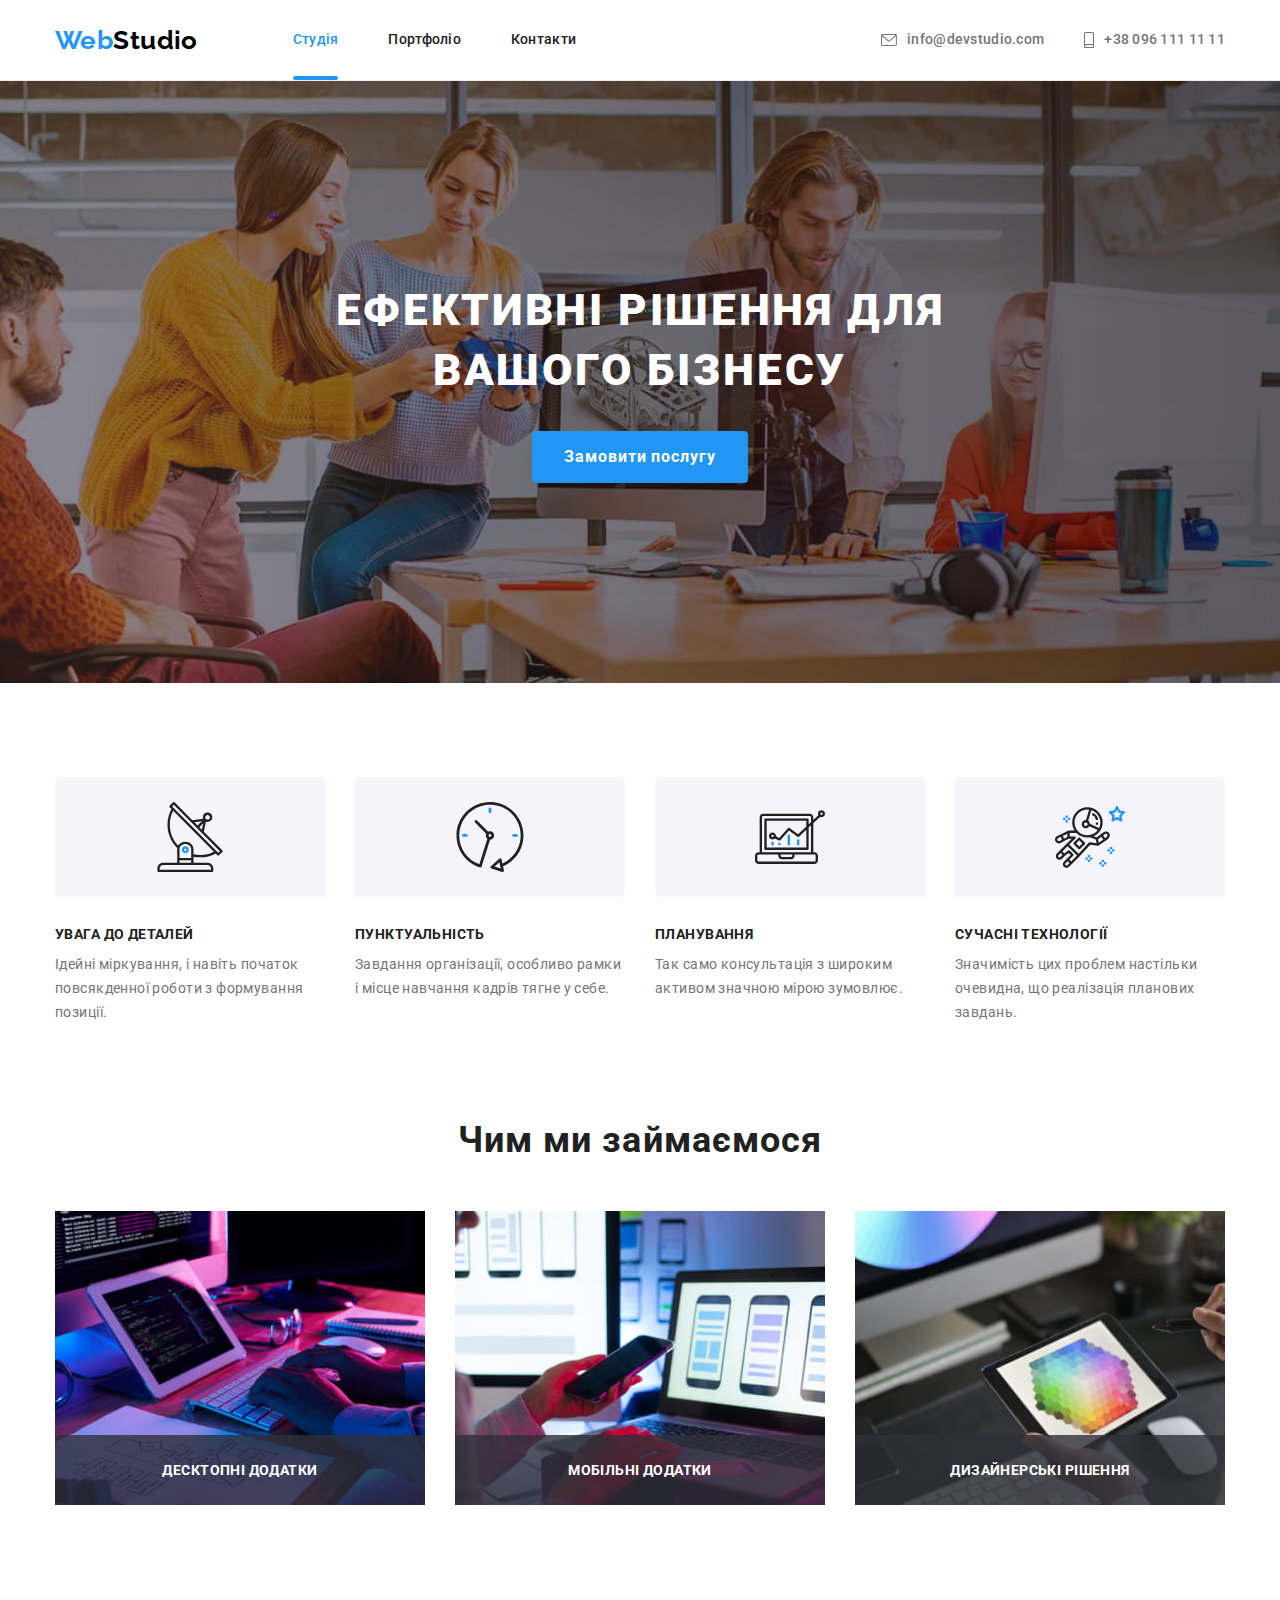
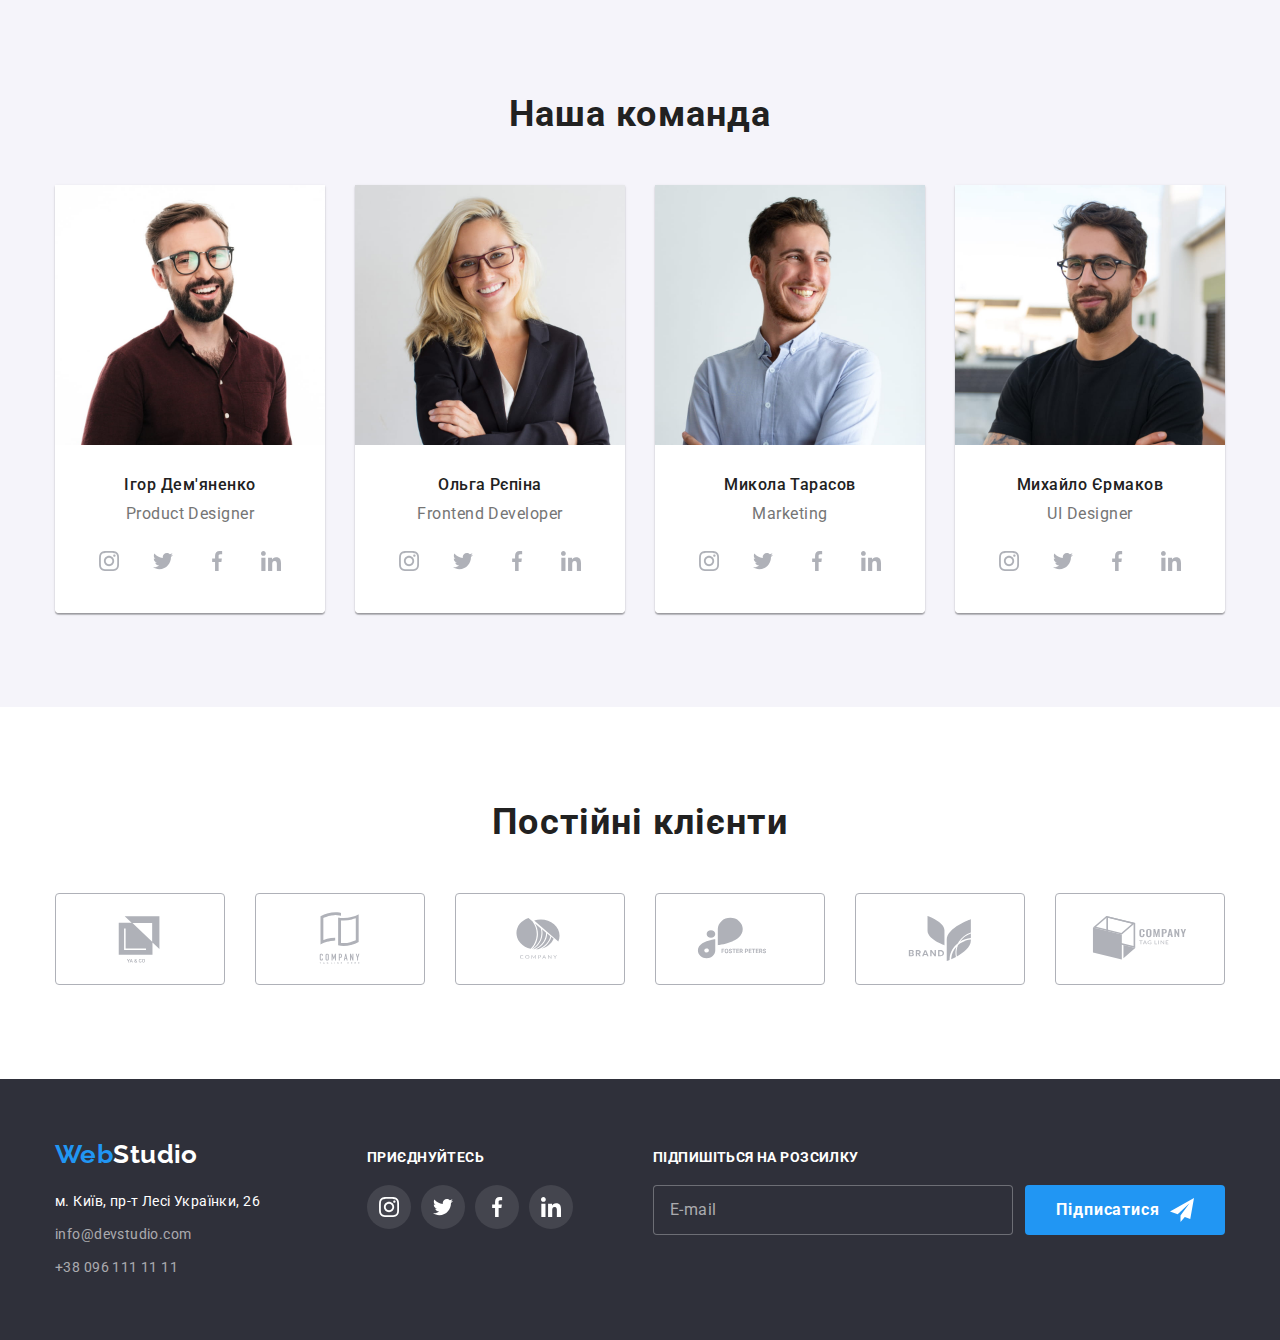
==== commit 90851a9d: "index file adaptive done" ====
--- a/index.html
+++ b/index.html
@@ -107,7 +107,7 @@
         </ul>
       </div>
     </header>
-    <!-- 
+
     <main>
       <section class="hero">
         <h1 class="hero__title">
@@ -278,7 +278,7 @@
             <li class="team__item">
               <article class="employee">
                 <div class="employee__thumb">
-                  <img width="270" src="./images/demjanenko.jpg" alt="дем'яненко" />
+                  <img src="./images/demjanenko.jpg" alt="дем'яненко" />
                 </div>
                 <div class="employee__info">
                   <p class="employee__name">Ігор Дем'яненко</p>
@@ -320,7 +320,7 @@
             <li class="team__item">
               <article class="employee">
                 <div class="employee__thumb">
-                  <img width="270" src="./images/repina.jpg" alt="рєпіна" />
+                  <img src="./images/repina.jpg" alt="рєпіна" />
                 </div>
                 <div class="employee__info">
                   <p class="employee__name">Ольга Рєпіна</p>
@@ -362,7 +362,7 @@
             <li class="team__item">
               <article class="employee">
                 <div class="employee__thumb">
-                  <img width="270" src="./images/tarasov.jpg" alt="тарасов" />
+                  <img src="./images/tarasov.jpg" alt="тарасов" />
                 </div>
                 <div class="employee__info">
                   <p class="employee__name">Микола Тарасов</p>
@@ -404,7 +404,7 @@
             <li class="team__item">
               <article class="employee">
                 <div class="employee__thumb">
-                  <img width="270" src="./images/ermakov.jpg" alt="єрмаков" />
+                  <img src="./images/ermakov.jpg" alt="єрмаков" />
                 </div>
                 <div class="employee__info">
                   <p class="employee__name">Михайло Єрмаков</p>
@@ -567,7 +567,7 @@
         </div>
       </div>
     </footer>
-     -->
+
     <script src="./js/modal.js"></script>
     <script src="./js/mobile-menu.js"></script>
   </body>
--- a/css/main.min.css
+++ b/css/main.min.css
@@ -1 +1 @@
-body{font-family:"Roboto","Raleway",sans-serif;font-weight:500;font-style:normal;font-size:14px;letter-spacing:.03em;color:#757575}p,ul,h1,h2,h3,h4,h5,h6{margin:0;padding:0;list-style:none}img{display:block;max-width:100%;height:auto}.container{margin:0 auto;padding:0 15px;outline:2px solid tomato}@media screen and (max-width: 479px){.container{width:100%}}@media screen and (min-width: 480px){.container{width:480px}}@media screen and (min-width: 768px){.container{width:768px}}@media screen and (min-width: 1200px){.container{width:1200px}}.section{padding:94px 0}.no-padding{padding:0 0}.btn{cursor:pointer}.btn:hover,.btn:focus{color:#fff;background-color:#2196f3}.link{text-decoration:none}.is-hidden{opacity:0;pointer-events:none;visibility:hidden;-webkit-transform:scale(0.66);transform:scale(0.66)}.form__icon-envelope,.form__icon-tel,.form__icon-user{position:absolute;top:50%;left:15px;-webkit-transform:translateX(-50%);transform:translateX(-50%);-webkit-transform:translateY(-50%);transform:translateY(-50%);-webkit-transition-property:fill;transition-property:fill;-webkit-transition-duration:250ms;transition-duration:250ms;-webkit-transition-timing-function:cubic-bezier(0.4, 0, 0.2, 1);transition-timing-function:cubic-bezier(0.4, 0, 0.2, 1)}.form__field:focus-within .form__icon-envelope,.form__field:focus-within .form__icon-tel,.form__field:focus-within .form__icon-user{fill:#2196f3}.logo{display:block;padding:0;font-family:"Raleway",sans-serif;font-weight:700;font-size:26px;line-height:1.19;text-decoration:none}.logo__web--blue{color:#2196f3}.logo__studio--black{color:#000}.logo__studio--white{color:#fff}.header{border-bottom:1px solid #ececec}.nav{display:-webkit-box;display:-ms-flexbox;display:flex;-ms-flex-wrap:wrap;flex-wrap:wrap;-webkit-box-align:center;-ms-flex-align:center;align-items:center;-webkit-box-pack:justify;-ms-flex-pack:justify;justify-content:space-between}@media screen and (max-width: 767px){.nav{height:60px}}@media screen and (min-width: 768px){.nav{height:80px}}.nav__button{display:-webkit-inline-box;display:-ms-inline-flexbox;display:inline-flex;margin:0;padding:0;border:none;background-color:rgba(0,0,0,0);-webkit-transition:fill 250ms cubic-bezier(0.4, 0, 0.2, 1);transition:fill 250ms cubic-bezier(0.4, 0, 0.2, 1)}.nav__button:hover,.nav__button:focus,.nav__button:active{fill:#2196f3}@media screen and (min-width: 768px){.nav__button{display:none}}.nav__toggle-block{display:-webkit-box;display:-ms-flexbox;display:flex}@media screen and (max-width: 767px){.nav__toggle-block{display:none}}.js-menu-container.is-open{-webkit-transform:translateX(0);transform:translateX(0)}.js-menu-container{position:fixed;top:0;left:0;width:100vw;height:100vh;display:-webkit-box;display:-ms-flexbox;display:flex;-webkit-box-orient:vertical;-webkit-box-direction:normal;-ms-flex-direction:column;flex-direction:column;padding:48px 40px;background-color:#fff;z-index:999;-webkit-transform:translateX(100%);transform:translateX(100%);-webkit-transition:-webkit-transform 250ms ease-in-out;transition:-webkit-transform 250ms ease-in-out;transition:transform 250ms ease-in-out;transition:transform 250ms ease-in-out, -webkit-transform 250ms ease-in-out}.js-menu-container__nav-list{margin-bottom:auto}.js-menu-container__nav-item:not(:last-child){margin-bottom:32px}.js-menu-container__nav-link{font-weight:500;font-size:40px;line-height:1.18;letter-spacing:.02em;color:#212121}.js-menu-container__nav-link:hover,.js-menu-container__nav-link:focus{color:#2196f3}.js-menu-container__mail-link{display:block;margin-bottom:32px;font-weight:500;font-size:34px;line-height:1.18;letter-spacing:.02em;color:#2196f3}.js-menu-container__phone-link{display:block;margin-bottom:64px;font-weight:500;font-size:24px;line-height:28px;letter-spacing:.02em;color:#757575}.js-menu-container__soc-list{display:-webkit-box;display:-ms-flexbox;display:flex}.js-menu-container__soc-item{position:relative;display:block}.js-menu-container__soc-item:not(:last-child){margin-right:20px}.js-menu-container__soc-item:not(:last-child)::after{position:absolute;top:0;right:-10px;content:"";display:block;-ms-flex-item-align:center;align-self:center;margin-left:10px;width:2px;height:20px;border:1px solid rgba(33,33,33,.2)}.js-menu-container__soc-link{display:block;font-weight:500;font-size:18px;line-height:1.22;letter-spacing:.02em;color:#2196f3}.js-close-menu{position:absolute;top:20px;right:25px}.nav__list{display:-webkit-box;display:-ms-flexbox;display:flex}.nav__item:hover,.nav__item:focus{color:#2196f3}.nav__item:not(:last-child){margin-right:50px}.nav__link{position:relative;display:block;padding:32px 0;font-size:14px;line-height:1.14;letter-spacing:.02em;text-decoration:none;color:#212121;-webkit-transition-property:color;transition-property:color;-webkit-transition-duration:250ms;transition-duration:250ms;-webkit-transition-timing-function:cubic-bezier(0.4, 0, 0.2, 1);transition-timing-function:cubic-bezier(0.4, 0, 0.2, 1)}.nav__link:hover,.nav__link:focus{color:#2196f3}.nav__link::after{position:absolute;bottom:0;content:"";display:block;width:100%;height:4px;background-color:#2196f3;border-radius:2px;opacity:0;-webkit-transition-property:opacity;transition-property:opacity;-webkit-transition-duration:250ms;transition-duration:250ms;-webkit-transition-timing-function:cubic-bezier(0.4, 0, 0.2, 1);transition-timing-function:cubic-bezier(0.4, 0, 0.2, 1)}.nav__link:hover::after,.nav__link:focus::after{opacity:100%}.nav__link.underline{color:#2196f3}.nav__link.underline::after{opacity:100%}@media screen and (min-width: 768px){.header__contacts-list{display:-webkit-box;display:-ms-flexbox;display:flex;-webkit-box-orient:vertical;-webkit-box-direction:normal;-ms-flex-direction:column;flex-direction:column;margin:auto 0;margin-left:95px}}@media screen and (min-width: 1200px){.header__contacts-list{margin-left:305px;-webkit-box-orient:horizontal;-webkit-box-direction:normal;-ms-flex-direction:row;flex-direction:row}}.contacts-list__item{display:block}@media screen and (min-width: 768px){.contacts-list__item:first-child{margin-bottom:10px}}@media screen and (min-width: 1200px){.contacts-list__item:first-child{margin-bottom:0;margin-right:40px}}.contacts-list__link{display:-webkit-inline-box;display:-ms-inline-flexbox;display:inline-flex;-webkit-box-align:center;-ms-flex-align:center;align-items:center;color:inherit;font-size:14px;line-height:1.14;letter-spacing:.02em}.contacts-list__link:hover,.contacts-list__link:focus{color:#2196f3;fill:#2196f3;-webkit-transition-property:color;transition-property:color;-webkit-transition-duration:250ms;transition-duration:250ms;-webkit-transition-timing-function:cubic-bezier(0.4, 0, 0.2, 1);transition-timing-function:cubic-bezier(0.4, 0, 0.2, 1)}@media screen and (min-width: 1200px){.contacts-list__link{padding:32px 0}}.contacts-list__icon-envelope{width:16px;height:12px;margin-right:10px;fill:currentColor}.contacts-list__icon-smartphone{width:10px;height:16px;margin-right:10px;fill:currentColor}.hero{margin:0 auto;background-color:#2f303a;background-image:-webkit-gradient(linear, left top, right top, from(rgba(154, 132, 120, 0.2)), to(rgba(30, 19, 12, 0.4))),url("..//../images/hero-background.jpg");background-image:linear-gradient(to right, rgba(154, 132, 120, 0.2), rgba(30, 19, 12, 0.4)),url("..//../images/hero-background.jpg");background-repeat:no-repeat;background-size:cover;background-position:center;text-align:center}.hero__title{font-weight:900;font-size:44px;line-height:1.36;letter-spacing:.06em;text-transform:uppercase;color:#fff}.hero__btn{padding:11px 32px;border-radius:4px;border:0;color:#fff;background-color:#2196f3;font-weight:700;font-size:16px;line-height:1.88;text-align:center;letter-spacing:.06em}.hero__btn:active{background-color:#188ce8}.hero__backdrop{position:fixed;z-index:9;top:0;left:0;width:100%;height:100%;background-color:rgba(170,170,170,.7333333333);-webkit-transform:scale(1);transform:scale(1);opacity:1;-webkit-transition-property:-webkit-transform opacity;transition-property:-webkit-transform opacity;transition-property:transform opacity;transition-property:transform opacity, -webkit-transform opacity;-webkit-transition-duration:250ms;transition-duration:250ms;-webkit-transition-timing-function:cubic-bezier(0.4, 0, 0.2, 1);transition-timing-function:cubic-bezier(0.4, 0, 0.2, 1)}.modal{position:absolute;top:50%;left:50%;-webkit-transform:translate(-50%, -50%);transform:translate(-50%, -50%);min-width:530px;min-height:580px;padding:40px;background-color:#fff}.close-modal-btn{display:-webkit-box;display:-ms-flexbox;display:flex;-webkit-box-pack:center;-ms-flex-pack:center;justify-content:center;-webkit-box-align:center;-ms-flex-align:center;align-items:center;position:absolute;top:8px;right:8px;padding:0;width:30px;height:30px;border-radius:50%;border:1px solid rgba(0,0,0,.1);background-color:rgba(0,0,0,0);cursor:pointer}.close-modal-btn__icon-close{width:18px;height:18px;-webkit-transition-property:fill;transition-property:fill;-webkit-transition-duration:250ms;transition-duration:250ms;-webkit-transition-timing-function:cubic-bezier(0.4, 0, 0.2, 1);transition-timing-function:cubic-bezier(0.4, 0, 0.2, 1)}.close-modal-btn:hover .close-modal-btn__icon-close{fill:#2196f3}.form{display:-webkit-box;display:-ms-flexbox;display:flex;-webkit-box-orient:vertical;-webkit-box-direction:normal;-ms-flex-direction:column;flex-direction:column;-webkit-box-align:start;-ms-flex-align:start;align-items:flex-start;margin:0}.form__title{-ms-flex-item-align:center;align-self:center;color:#212121;font-weight:700;font-size:20px;line-height:1.15;letter-spacing:.03em;margin-bottom:30px}.form__field{position:relative;width:100%;margin-bottom:28px}.form__explain-text{position:absolute;top:-18px;font-weight:400;font-size:12px;line-height:1.17;letter-spacing:.01em;color:#757575}.form__label{display:-webkit-box;display:-ms-flexbox;display:flex;-webkit-box-orient:vertical;-webkit-box-direction:normal;-ms-flex-direction:column;flex-direction:column;-webkit-box-align:start;-ms-flex-align:start;align-items:flex-start}.form__input{height:40px;width:100%;padding-left:42px;border:1px solid rgba(33,33,33,.2);border-radius:4px;-webkit-transition-property:border-color;transition-property:border-color;-webkit-transition-duration:250ms;transition-duration:250ms;-webkit-transition-timing-function:cubic-bezier(0.4, 0, 0.2, 1);transition-timing-function:cubic-bezier(0.4, 0, 0.2, 1)}.form__icon-user{width:13px;height:13px}.form__icon-tel{width:14px;height:14px}.form__icon-envelope{width:15px;height:15px}.form__comment-field{margin-bottom:20px}.form__textarea{width:100%;height:120px;padding:12px 16px;resize:none;color:#757575;border:1px solid rgba(33,33,33,.2);border-radius:4px;-webkit-transition-property:border-color;transition-property:border-color;-webkit-transition-duration:250ms;transition-duration:250ms;-webkit-transition-timing-function:cubic-bezier(0.4, 0, 0.2, 1);transition-timing-function:cubic-bezier(0.4, 0, 0.2, 1)}.form__textarea::-webkit-input-placeholder{color:rgba(117,117,117,.5)}.form__textarea::-moz-placeholder{color:rgba(117,117,117,.5)}.form__textarea:-ms-input-placeholder{color:rgba(117,117,117,.5)}.form__textarea::-ms-input-placeholder{color:rgba(117,117,117,.5)}.form__textarea::placeholder{color:rgba(117,117,117,.5)}.form__field:focus-within .form__textarea{border-color:#2196f3;outline:none}.form__field:focus-within .form__input{border-color:#2196f3;outline:none}.form__agreement-field{display:-webkit-box;display:-ms-flexbox;display:flex;-webkit-box-pack:center;-ms-flex-pack:center;justify-content:center;width:100%;margin-bottom:30px}.form__checkbox-label{display:-webkit-box;display:-ms-flexbox;display:flex;cursor:pointer}.form__checkbox-input{display:inline-block;-ms-flex-item-align:center;align-self:center;-webkit-appearance:none;-moz-appearance:none;appearance:none}.form__icon-check{-ms-flex-item-align:center;align-self:center;width:17px;height:16px;margin-right:8px;fill:rgba(0,0,0,0);background-color:rgba(0,0,0,0);border:2px solid #212121;border-radius:2px;-webkit-transition-property:background-color,fill,border-width;transition-property:background-color,fill,border-width;-webkit-transition-duration:250ms;transition-duration:250ms;-webkit-transition-timing-function:cubic-bezier(0.4, 0, 0.2, 1);transition-timing-function:cubic-bezier(0.4, 0, 0.2, 1)}.form__checkbox-input:checked+.form__icon-check{fill:#fff;background-color:#2196f3;border-width:0}.form__agreement-text{display:inline-block;font-weight:400;font-size:14px;line-height:1.71;letter-spacing:.03em;color:#757575}.form__agreement-attention-text{text-decoration:underline;color:#2196f3}.form__submit-btn{-ms-flex-item-align:center;align-self:center;width:200px;height:50px;padding:0;background-color:#2196f3;-webkit-box-shadow:0px 4px 4px rgba(0,0,0,.15);box-shadow:0px 4px 4px rgba(0,0,0,.15);border-color:rgba(0,0,0,0);border-radius:4px;font-weight:700;font-size:16px;line-height:1.88;text-align:center;letter-spacing:.06em;color:#fff;cursor:pointer}.form__submit-btn:active{background-color:#188ce8}.features__icon-holder{display:-webkit-box;display:-ms-flexbox;display:flex;height:120px;-webkit-box-pack:center;-ms-flex-pack:center;justify-content:center;-webkit-box-align:center;-ms-flex-align:center;align-items:center;margin-bottom:30px;background-color:#f5f4fa;border-radius:4px}.features__title{font-size:14px;line-height:1.14;letter-spacing:.03em;text-transform:uppercase;color:#212121}.features__text{font-weight:400;line-height:1.71}.specialization__title{font-size:36px;line-height:1.17;text-align:center;letter-spacing:.03em;color:#212121}.specialization__thumb{position:relative;z-index:0}.specialization__overlay{position:absolute;bottom:0;width:100%;height:70px;z-index:1;color:#fff;background-color:rgba(47,48,58,.8);font-weight:700;letter-spacing:.03em;text-transform:uppercase}.team{background-color:#f5f4fa}.team__title{font-size:36px;line-height:1.17;text-align:center;letter-spacing:.03em;color:#212121}.employee{-webkit-box-shadow:0px 1px 3px rgba(0,0,0,.12),0px 1px 1px rgba(0,0,0,.14),0px 2px 1px rgba(0,0,0,.2);box-shadow:0px 1px 3px rgba(0,0,0,.12),0px 1px 1px rgba(0,0,0,.14),0px 2px 1px rgba(0,0,0,.2);border-radius:0px 0px 4px 4px}.employee__info{padding:30px 0;background-color:#fff}.employee__name{margin-bottom:10px;font-size:16px;line-height:1.19;letter-spacing:.03em;text-align:center;color:#212121}.employee__position{margin-bottom:16px;font-weight:400;font-size:16px;line-height:1.19;letter-spacing:.03em;text-align:center}.socials-list__link--gray{fill:#afb1b8;-webkit-transition-property:fill,background-color;transition-property:fill,background-color;-webkit-transition-duration:250ms;transition-duration:250ms;-webkit-transition-timing-function:cubic-bezier(0.4, 0, 0.2, 1);transition-timing-function:cubic-bezier(0.4, 0, 0.2, 1)}.socials-list__link--gray:hover,.socials-list__link--gray:focus{background-color:#2196f3;fill:#fff}.clients__title{color:#212121;font-size:36px;line-height:1.17;text-align:center;letter-spacing:.03em}.clients__link{display:-webkit-box;display:-ms-flexbox;display:flex;width:170px;height:92px;border:1px solid;border-color:#afb1b8;border-radius:4px;fill:#afb1b8;-webkit-transition-property:border-color fill;transition-property:border-color fill;-webkit-transition-duration:250ms;transition-duration:250ms;-webkit-transition-timing-function:cubic-bezier(0.4, 0, 0.2, 1);transition-timing-function:cubic-bezier(0.4, 0, 0.2, 1)}.clients__link:hover,.clients__link:focus{border-color:#2196f3;fill:#2196f3}.clients__icon-logo{display:block;width:106px;height:60px;margin:auto;fill:inherit}.footer{background-color:#2f303a}.footer-contacts{display:block}.footer-contacts__address{display:block;width:231px;font-weight:400;line-height:1.71;font-style:normal;color:#fff}.footer-contacts__item{display:block}.footer-contacts__link{padding:0;color:rgba(255,255,255,.6);font-weight:400;font-size:14px;line-height:1.71;letter-spacing:.03em}.footer-socials{display:block}.footer-socials__join-us-text{color:#fff;font-weight:700;letter-spacing:.03em;text-transform:uppercase}.socials-list__link{display:-webkit-box;display:-ms-flexbox;display:flex;width:44px;height:44px;border-radius:50%}.socials-list__link--white{fill:#fff;background-color:rgba(255,255,255,.1);-webkit-transition-property:background-color;transition-property:background-color;-webkit-transition-duration:250ms;transition-duration:250ms;-webkit-transition-timing-function:cubic-bezier(0.4, 0, 0.2, 1);transition-timing-function:cubic-bezier(0.4, 0, 0.2, 1)}.socials-list__link--white:hover,.socials-list__link--white:focus{background-color:#2196f3}.socials-list__icon-instagram{display:block;width:20px;height:20px;margin:auto}.socials-list__icon-twitter{display:block;width:20px;height:20px;margin:auto}.socials-list__icon-facebook{display:block;width:20px;height:20px;margin:auto}.socials-list__icon-linkedin{display:block;width:20px;height:20px;margin:auto}.footer-subscribe{display:block}.footer-subscribe__subscribe-text{color:#fff;font-weight:700;letter-spacing:.03em;text-transform:uppercase}.user-email{color:#fff;background-color:#2f303a;outline:none;border:1px solid rgba(255,255,255,.3);border-radius:4px}.user-email:focus{-webkit-box-shadow:0px 4px 4px rgba(0,0,0,.1);box-shadow:0px 4px 4px rgba(0,0,0,.1)}.user-email::-webkit-input-placeholder{font-weight:400;font-size:16px;line-height:1.25;letter-spacing:.03em;color:rgba(255,255,255,.6)}.user-email::-moz-placeholder{font-weight:400;font-size:16px;line-height:1.25;letter-spacing:.03em;color:rgba(255,255,255,.6)}.user-email:-ms-input-placeholder{font-weight:400;font-size:16px;line-height:1.25;letter-spacing:.03em;color:rgba(255,255,255,.6)}.user-email::-ms-input-placeholder{font-weight:400;font-size:16px;line-height:1.25;letter-spacing:.03em;color:rgba(255,255,255,.6)}.user-email::placeholder{font-weight:400;font-size:16px;line-height:1.25;letter-spacing:.03em;color:rgba(255,255,255,.6)}.footer-submit{height:50px;margin-left:12px;background-color:#2196f3;border-radius:4px;border-width:0;cursor:pointer}.footer-submit:active{background-color:#188ce8;-webkit-box-shadow:0px 4px 4px rgba(0,0,0,.1);box-shadow:0px 4px 4px rgba(0,0,0,.1)}.button-text{display:inline-block;color:#fff;font-weight:700;font-size:16px;line-height:1.88;text-align:center;letter-spacing:.06em}.icon-send{display:inline-block;width:24px;height:24px;margin-left:10px;background-color:rgba(0,0,0,0);fill:#fff}.portfolio__title{position:absolute;width:1px;height:1px;margin:-1px;border:0;padding:0;white-space:nowrap;-webkit-clip-path:inset(100%);clip-path:inset(100%);clip:rect(0 0 0 0);overflow:hidden}.portfolio__filter-list{display:-webkit-box;display:-ms-flexbox;display:flex;-webkit-box-pack:center;-ms-flex-pack:center;justify-content:center;margin-bottom:50px}.portfolio__filter-item{display:block}.portfolio__filter-item:not(:last-child){margin-right:8px}.portfolio__btn{border:rgba(0,0,0,0);border-radius:4px;padding:6px 22px;font-weight:500;font-size:16px;line-height:1.62;letter-spacing:.03em;color:#212121;background-color:#f5f4fa;-webkit-transition-property:background-color,color,-webkit-box-shadow;transition-property:background-color,color,-webkit-box-shadow;transition-property:background-color,color,box-shadow;transition-property:background-color,color,box-shadow,-webkit-box-shadow;-webkit-transition-duration:250ms;transition-duration:250ms;-webkit-transition-timing-function:cubic-bezier(0.4, 0, 0.2, 1);transition-timing-function:cubic-bezier(0.4, 0, 0.2, 1)}.portfolio__btn:first-child{padding:6px 25px}.portfolio__btn:hover,.portfolio__btn:focus{color:#fff;background-color:#2196f3;-webkit-box-shadow:0px 3px 1px rgba(0,0,0,.1),0px 1px 2px rgba(0,0,0,.08),0px 2px 2px rgba(0,0,0,.12);box-shadow:0px 3px 1px rgba(0,0,0,.1),0px 1px 2px rgba(0,0,0,.08),0px 2px 2px rgba(0,0,0,.12)}.portfolio__card-set{display:-webkit-box;display:-ms-flexbox;display:flex;-ms-flex-wrap:wrap;flex-wrap:wrap;margin-top:-30px;margin-left:-30px}.portfolio__card-cell{display:block;-ms-flex-preferred-size:calc(33.3333333333% - 30px);flex-basis:calc(33.3333333333% - 30px);margin-left:30px;margin-top:30px;-webkit-transition-property:-webkit-box-shadow;transition-property:-webkit-box-shadow;transition-property:box-shadow;transition-property:box-shadow, -webkit-box-shadow;-webkit-transition-duration:250ms;transition-duration:250ms;-webkit-transition-timing-function:cubic-bezier(0.4, 0, 0.2, 1);transition-timing-function:cubic-bezier(0.4, 0, 0.2, 1)}.portfolio__card-cell:hover{-webkit-box-shadow:0px 1px 1px rgba(0,0,0,.12),0px 4px 4px rgba(0,0,0,.06),1px 4px 6px rgba(0,0,0,.16);box-shadow:0px 1px 1px rgba(0,0,0,.12),0px 4px 4px rgba(0,0,0,.06),1px 4px 6px rgba(0,0,0,.16)}.card__thumb{position:relative;overflow:hidden}.card__preview{position:absolute;top:0;left:0;width:100%;height:100%;padding:63px 24px;background-color:rgba(33,150,243,.9);font-weight:400;font-size:18px;line-height:1.56;color:#fff;-webkit-transform:translateY(100%);transform:translateY(100%);-webkit-transition-property:-webkit-transform;transition-property:-webkit-transform;transition-property:transform;transition-property:transform, -webkit-transform;-webkit-transition-duration:250ms;transition-duration:250ms;-webkit-transition-timing-function:cubic-bezier(0.4, 0, 0.2, 1);transition-timing-function:cubic-bezier(0.4, 0, 0.2, 1)}.card:hover .card__preview{-webkit-transform:translateY(0);transform:translateY(0)}.card__content{padding:20px 24px;border:1px solid #eee}.card__title{margin-bottom:4px;font-size:18px;line-height:2;letter-spacing:.06em;color:#212121}.card__text{font-weight:400;font-size:16px;line-height:1.88;letter-spacing:.03em;color:#757575}/*# sourceMappingURL=main.min.css.map */+body{font-family:"Roboto","Raleway",sans-serif;font-weight:500;font-style:normal;font-size:14px;letter-spacing:.03em;color:#757575}p,ul,h1,h2,h3,h4,h5,h6{margin:0;padding:0;list-style:none}img{display:block;max-width:100%;height:auto}.container{margin:0 auto;padding:0 15px}@media screen and (max-width: 479px){.container{width:100%}}@media screen and (min-width: 480px){.container{width:480px}}@media screen and (min-width: 768px){.container{width:768px}}@media screen and (min-width: 1200px){.container{min-width:1200px}}.section{padding:94px 0}@media screen and (max-width: 1199px){.section{padding:60px 0}}.no-padding{padding:0 0}.btn{cursor:pointer}.btn:hover,.btn:focus{color:#fff;background-color:#2196f3}.link{text-decoration:none}.is-hidden{opacity:0;pointer-events:none;visibility:hidden;-webkit-transform:scale(0.66);transform:scale(0.66)}.form__icon-envelope,.form__icon-tel,.form__icon-user{position:absolute;top:50%;left:15px;-webkit-transform:translateX(-50%);transform:translateX(-50%);-webkit-transform:translateY(-50%);transform:translateY(-50%);-webkit-transition-property:fill;transition-property:fill;-webkit-transition-duration:250ms;transition-duration:250ms;-webkit-transition-timing-function:cubic-bezier(0.4, 0, 0.2, 1);transition-timing-function:cubic-bezier(0.4, 0, 0.2, 1)}.form__field:focus-within .form__icon-envelope,.form__field:focus-within .form__icon-tel,.form__field:focus-within .form__icon-user{fill:#2196f3}.logo{display:block;padding:0;font-family:"Raleway",sans-serif;font-weight:700;font-size:24px;line-height:1.19;text-decoration:none}@media screen and (min-width: 1200px){.logo{font-size:26px}}.logo__web--blue{color:#2196f3}.logo__studio--black{color:#000}.logo__studio--white{color:#fff}@media screen and (min-width: 768px){.logo--big{padding:24px 0}}.header{border-bottom:1px solid #ececec}.nav{display:-webkit-box;display:-ms-flexbox;display:flex;-ms-flex-wrap:wrap;flex-wrap:wrap;-webkit-box-align:center;-ms-flex-align:center;align-items:center;-webkit-box-pack:justify;-ms-flex-pack:justify;justify-content:space-between}@media screen and (max-width: 767px){.nav{height:60px}}@media screen and (min-width: 768px){.nav{height:80px}}.nav__button{display:-webkit-inline-box;display:-ms-inline-flexbox;display:inline-flex;margin:0;padding:0;border:none;background-color:rgba(0,0,0,0);-webkit-transition:fill 250ms cubic-bezier(0.4, 0, 0.2, 1);transition:fill 250ms cubic-bezier(0.4, 0, 0.2, 1)}.nav__button:hover,.nav__button:focus,.nav__button:active{fill:#2196f3}@media screen and (min-width: 768px){.nav__button{display:none}}.nav__toggle-block{display:-webkit-box;display:-ms-flexbox;display:flex}@media screen and (max-width: 767px){.nav__toggle-block{display:none}}.js-menu-container.is-open{-webkit-transform:translateX(0);transform:translateX(0)}.js-menu-container{position:fixed;top:0;left:0;width:100vw;height:100vh;display:-webkit-box;display:-ms-flexbox;display:flex;-webkit-box-orient:vertical;-webkit-box-direction:normal;-ms-flex-direction:column;flex-direction:column;padding:48px 40px;background-color:#fff;z-index:999;-webkit-transform:translateX(100%);transform:translateX(100%);-webkit-transition:-webkit-transform 250ms ease-in-out;transition:-webkit-transform 250ms ease-in-out;transition:transform 250ms ease-in-out;transition:transform 250ms ease-in-out, -webkit-transform 250ms ease-in-out}.js-menu-container__nav-list{margin-bottom:auto}.js-menu-container__nav-item:not(:last-child){margin-bottom:32px}.js-menu-container__nav-link{font-weight:500;font-size:40px;line-height:1.18;letter-spacing:.02em;color:#212121}.js-menu-container__nav-link:hover,.js-menu-container__nav-link:focus{color:#2196f3}.js-menu-container__mail-link{display:block;margin-bottom:32px;font-weight:500;font-size:34px;line-height:1.18;letter-spacing:.02em;color:#2196f3}.js-menu-container__phone-link{display:block;margin-bottom:64px;font-weight:500;font-size:24px;line-height:28px;letter-spacing:.02em;color:#757575}.js-menu-container__soc-list{display:-webkit-box;display:-ms-flexbox;display:flex}.js-menu-container__soc-item{position:relative;display:block}.js-menu-container__soc-item:not(:last-child){margin-right:20px}.js-menu-container__soc-item:not(:last-child)::after{position:absolute;top:0;right:-10px;content:"";display:block;-ms-flex-item-align:center;align-self:center;margin-left:10px;width:2px;height:20px;border:1px solid rgba(33,33,33,.2)}.js-menu-container__soc-link{display:block;font-weight:500;font-size:18px;line-height:1.22;letter-spacing:.02em;color:#2196f3}.js-close-menu{position:absolute;top:20px;right:25px}.nav__list{display:-webkit-box;display:-ms-flexbox;display:flex}.nav__item:hover,.nav__item:focus{color:#2196f3}.nav__item:not(:last-child){margin-right:50px}.nav__link{position:relative;display:block;padding:32px 0;font-size:14px;line-height:1.14;letter-spacing:.02em;text-decoration:none;color:#212121;-webkit-transition-property:color;transition-property:color;-webkit-transition-duration:250ms;transition-duration:250ms;-webkit-transition-timing-function:cubic-bezier(0.4, 0, 0.2, 1);transition-timing-function:cubic-bezier(0.4, 0, 0.2, 1)}.nav__link:hover,.nav__link:focus{color:#2196f3}.nav__link::after{position:absolute;bottom:0;content:"";display:block;width:100%;height:4px;background-color:#2196f3;border-radius:2px;opacity:0;-webkit-transition-property:opacity;transition-property:opacity;-webkit-transition-duration:250ms;transition-duration:250ms;-webkit-transition-timing-function:cubic-bezier(0.4, 0, 0.2, 1);transition-timing-function:cubic-bezier(0.4, 0, 0.2, 1)}.nav__link:hover::after,.nav__link:focus::after{opacity:100%}.nav__link.underline{color:#2196f3}.nav__link.underline::after{opacity:100%}@media screen and (min-width: 768px){.header__contacts-list{display:-webkit-box;display:-ms-flexbox;display:flex;-webkit-box-orient:vertical;-webkit-box-direction:normal;-ms-flex-direction:column;flex-direction:column;margin:auto 0;margin-left:95px}}@media screen and (min-width: 1200px){.header__contacts-list{margin-left:305px;-webkit-box-orient:horizontal;-webkit-box-direction:normal;-ms-flex-direction:row;flex-direction:row}}.contacts-list__item{display:block}@media screen and (min-width: 768px){.contacts-list__item:first-child{margin-bottom:10px}}@media screen and (min-width: 1200px){.contacts-list__item:first-child{margin-bottom:0;margin-right:40px}}.contacts-list__link{display:-webkit-inline-box;display:-ms-inline-flexbox;display:inline-flex;-webkit-box-align:center;-ms-flex-align:center;align-items:center;color:inherit;font-size:14px;line-height:1.14;letter-spacing:.02em}.contacts-list__link:hover,.contacts-list__link:focus{color:#2196f3;fill:#2196f3;-webkit-transition-property:color;transition-property:color;-webkit-transition-duration:250ms;transition-duration:250ms;-webkit-transition-timing-function:cubic-bezier(0.4, 0, 0.2, 1);transition-timing-function:cubic-bezier(0.4, 0, 0.2, 1)}@media screen and (min-width: 1200px){.contacts-list__link{padding:32px 0}}.contacts-list__icon-envelope{width:16px;height:12px;margin-right:10px;fill:currentColor}.contacts-list__icon-smartphone{width:10px;height:16px;margin-right:10px;fill:currentColor}.hero{padding:115px 0;margin:0 auto;background-color:#2f303a;background-image:-webkit-gradient(linear, left top, right top, from(rgba(154, 132, 120, 0.2)), to(rgba(30, 19, 12, 0.4))),url("..//../images/hero-background.jpg");background-image:linear-gradient(to right, rgba(154, 132, 120, 0.2), rgba(30, 19, 12, 0.4)),url("..//../images/hero-background.jpg");background-repeat:no-repeat;background-size:cover;background-position:center;text-align:center}@media screen and (max-width: 479px){.hero{max-width:479px;min-height:400px}}@media screen and (min-width: 480px){.hero{max-width:480px}}@media screen and (min-width: 768px){.hero{max-width:768px}}@media screen and (min-width: 1200px){.hero{min-height:600px;padding:200px 0;max-width:1600px}}.hero__title{margin-bottom:30px;font-weight:900;font-size:44px;line-height:1.36;letter-spacing:.06em;text-transform:uppercase;color:#fff}@media screen and (max-width: 1199px){.hero__title{font-size:26px;line-height:1.62}}.hero__btn{padding:11px 32px;border-radius:4px;border:0;color:#fff;background-color:#2196f3;font-weight:700;font-size:16px;line-height:1.88;text-align:center;letter-spacing:.06em}.hero__btn:active{background-color:#188ce8}.hero__backdrop{position:fixed;z-index:9;top:0;left:0;width:100%;height:100%;background-color:rgba(170,170,170,.7333333333);-webkit-transform:scale(1);transform:scale(1);opacity:1;-webkit-transition-property:-webkit-transform opacity;transition-property:-webkit-transform opacity;transition-property:transform opacity;transition-property:transform opacity, -webkit-transform opacity;-webkit-transition-duration:250ms;transition-duration:250ms;-webkit-transition-timing-function:cubic-bezier(0.4, 0, 0.2, 1);transition-timing-function:cubic-bezier(0.4, 0, 0.2, 1)}.modal{position:absolute;top:50%;left:50%;-webkit-transform:translate(-50%, -50%);transform:translate(-50%, -50%);width:530px;min-height:580px;padding:40px;background-color:#fff;border-radius:4px}@media screen and (max-width: 1199px){.modal{width:450px}}.close-modal-btn{display:-webkit-box;display:-ms-flexbox;display:flex;-webkit-box-pack:center;-ms-flex-pack:center;justify-content:center;-webkit-box-align:center;-ms-flex-align:center;align-items:center;position:absolute;top:8px;right:8px;padding:0;width:30px;height:30px;border-radius:50%;border:1px solid rgba(0,0,0,.1);background-color:rgba(0,0,0,0);cursor:pointer}.close-modal-btn__icon-close{width:18px;height:18px;-webkit-transition-property:fill;transition-property:fill;-webkit-transition-duration:250ms;transition-duration:250ms;-webkit-transition-timing-function:cubic-bezier(0.4, 0, 0.2, 1);transition-timing-function:cubic-bezier(0.4, 0, 0.2, 1)}.close-modal-btn:hover .close-modal-btn__icon-close{fill:#2196f3}.form{display:-webkit-box;display:-ms-flexbox;display:flex;-webkit-box-orient:vertical;-webkit-box-direction:normal;-ms-flex-direction:column;flex-direction:column;-webkit-box-align:start;-ms-flex-align:start;align-items:flex-start;margin:0}.form__title{-ms-flex-item-align:center;align-self:center;color:#212121;font-weight:700;font-size:20px;line-height:1.15;letter-spacing:.03em;margin-bottom:30px}.form__field{position:relative;width:100%;margin-bottom:28px}.form__explain-text{position:absolute;top:-18px;font-weight:400;font-size:12px;line-height:1.17;letter-spacing:.01em;color:#757575}.form__label{display:-webkit-box;display:-ms-flexbox;display:flex;-webkit-box-orient:vertical;-webkit-box-direction:normal;-ms-flex-direction:column;flex-direction:column;-webkit-box-align:start;-ms-flex-align:start;align-items:flex-start}.form__input{height:40px;width:100%;padding-left:42px;border:1px solid rgba(33,33,33,.2);border-radius:4px;-webkit-transition-property:border-color;transition-property:border-color;-webkit-transition-duration:250ms;transition-duration:250ms;-webkit-transition-timing-function:cubic-bezier(0.4, 0, 0.2, 1);transition-timing-function:cubic-bezier(0.4, 0, 0.2, 1)}.form__icon-user{width:13px;height:13px}.form__icon-tel{width:14px;height:14px}.form__icon-envelope{width:15px;height:15px}.form__comment-field{margin-bottom:20px}.form__textarea{width:100%;height:120px;padding:12px 16px;resize:none;color:#757575;border:1px solid rgba(33,33,33,.2);border-radius:4px;-webkit-transition-property:border-color;transition-property:border-color;-webkit-transition-duration:250ms;transition-duration:250ms;-webkit-transition-timing-function:cubic-bezier(0.4, 0, 0.2, 1);transition-timing-function:cubic-bezier(0.4, 0, 0.2, 1)}.form__textarea::-webkit-input-placeholder{color:rgba(117,117,117,.5)}.form__textarea::-moz-placeholder{color:rgba(117,117,117,.5)}.form__textarea:-ms-input-placeholder{color:rgba(117,117,117,.5)}.form__textarea::-ms-input-placeholder{color:rgba(117,117,117,.5)}.form__textarea::placeholder{color:rgba(117,117,117,.5)}.form__field:focus-within .form__textarea{border-color:#2196f3;outline:none}.form__field:focus-within .form__input{border-color:#2196f3;outline:none}.form__agreement-field{display:-webkit-box;display:-ms-flexbox;display:flex;-webkit-box-pack:center;-ms-flex-pack:center;justify-content:center;width:100%;margin-bottom:30px}.form__checkbox-label{display:-webkit-box;display:-ms-flexbox;display:flex;cursor:pointer}.form__checkbox-input{display:inline-block;-ms-flex-item-align:center;align-self:center;-webkit-appearance:none;-moz-appearance:none;appearance:none}.form__icon-check{-ms-flex-item-align:center;align-self:center;width:17px;height:16px;margin-right:8px;fill:rgba(0,0,0,0);background-color:rgba(0,0,0,0);border:2px solid #212121;border-radius:2px;-webkit-transition-property:background-color,fill,border-width;transition-property:background-color,fill,border-width;-webkit-transition-duration:250ms;transition-duration:250ms;-webkit-transition-timing-function:cubic-bezier(0.4, 0, 0.2, 1);transition-timing-function:cubic-bezier(0.4, 0, 0.2, 1)}.form__checkbox-input:checked+.form__icon-check{fill:#fff;background-color:#2196f3;border-width:0}.form__agreement-text{display:inline-block;font-weight:400;font-size:14px;line-height:1.71;letter-spacing:.03em;color:#757575}@media screen and (max-width: 1199px){.form__agreement-text{font-size:12px}}.form__agreement-attention-text{text-decoration:underline;color:#2196f3}.form__submit-btn{-ms-flex-item-align:center;align-self:center;width:200px;height:50px;padding:0;background-color:#2196f3;-webkit-box-shadow:0px 4px 4px rgba(0,0,0,.15);box-shadow:0px 4px 4px rgba(0,0,0,.15);border-color:rgba(0,0,0,0);border-radius:4px;font-weight:700;font-size:16px;line-height:1.88;text-align:center;letter-spacing:.06em;color:#fff;cursor:pointer}.form__submit-btn:active{background-color:#188ce8}@media screen and (min-width: 768px){.features__list{display:-webkit-box;display:-ms-flexbox;display:flex;-webkit-box-pack:justify;-ms-flex-pack:justify;justify-content:space-between;-ms-flex-wrap:wrap;flex-wrap:wrap}}@media screen and (max-width: 767px){.features__item:not(:last-child){margin-bottom:30px}}@media screen and (min-width: 768px){.features__item{display:block;-ms-flex-preferred-size:354px;flex-basis:354px}.features__item:not(:nth-last-child(-n+2)){margin-bottom:30px}}@media screen and (min-width: 1200px){.features__item{-ms-flex-preferred-size:270px;flex-basis:270px}.features__item:not(:nth-last-child(-n+2)){margin-bottom:0}}.features__icon-holder{display:-webkit-box;display:-ms-flexbox;display:flex;height:120px;-webkit-box-pack:center;-ms-flex-pack:center;justify-content:center;-webkit-box-align:center;-ms-flex-align:center;align-items:center;margin-bottom:30px;background-color:#f5f4fa;border-radius:4px}.features__title{margin-bottom:10px;font-size:14px;line-height:1.14;letter-spacing:.03em;text-transform:uppercase;color:#212121}@media screen and (max-width: 767px){.features__title{text-align:center}}.features__text{font-weight:400;line-height:1.71}.specialization{padding-bottom:94px;display:none}@media screen and (min-width: 1200px){.specialization{display:block}}.specialization__title{margin-bottom:50px;font-size:36px;line-height:1.17;text-align:center;letter-spacing:.03em;color:#212121}.specialization__list{display:-webkit-box;display:-ms-flexbox;display:flex;-webkit-box-pack:justify;-ms-flex-pack:justify;justify-content:space-between}.specialization__item{display:inline-block}.specialization__thumb{position:relative;z-index:0}.specialization__overlay{position:absolute;bottom:0;width:100%;height:70px;z-index:1;display:-webkit-box;display:-ms-flexbox;display:flex;-webkit-box-pack:center;-ms-flex-pack:center;justify-content:center;-webkit-box-align:center;-ms-flex-align:center;align-items:center;color:#fff;background-color:rgba(47,48,58,.8);font-weight:700;letter-spacing:.03em;text-transform:uppercase}.team{background-color:#f5f4fa}.team__title{margin-bottom:50px;font-size:36px;line-height:1.17;text-align:center;letter-spacing:.03em;color:#212121}@media screen and (max-width: 1199px){.team__title{margin-bottom:30px;font-size:28px;line-height:1.17}}@media screen and (min-width: 480px){.team__list{display:-webkit-box;display:-ms-flexbox;display:flex;-ms-flex-wrap:wrap;flex-wrap:wrap;-webkit-box-pack:justify;-ms-flex-pack:justify;justify-content:space-between}}.team__item:nth-child(-n+3){margin-bottom:30px}@media screen and (min-width: 768px){.team__item:nth-child(n+3){margin-bottom:0}}@media screen and (min-width: 1200px){.team__item:nth-child(n){margin-bottom:0}}.employee{-webkit-box-shadow:0px 1px 3px rgba(0,0,0,.12),0px 1px 1px rgba(0,0,0,.14),0px 2px 1px rgba(0,0,0,.2);box-shadow:0px 1px 3px rgba(0,0,0,.12),0px 1px 1px rgba(0,0,0,.14),0px 2px 1px rgba(0,0,0,.2);border-radius:0px 0px 4px 4px}@media screen and (max-width: 767px){.employee__thumb{max-width:460px;height:auto}}@media screen and (min-width: 768px){.employee__thumb{width:354px;height:auto}}@media screen and (min-width: 1200px){.employee__thumb{width:270px;height:auto}}.employee__info{padding:30px 0;background-color:#fff;border-radius:0px 0px 4px 4px}.employee__name{margin-bottom:10px;font-size:16px;line-height:1.19;letter-spacing:.03em;text-align:center;color:#212121}.employee__position{margin-bottom:16px;font-weight:400;font-size:16px;line-height:1.19;letter-spacing:.03em;text-align:center}.socials-list__link--gray{fill:#afb1b8;-webkit-transition-property:fill,background-color;transition-property:fill,background-color;-webkit-transition-duration:250ms;transition-duration:250ms;-webkit-transition-timing-function:cubic-bezier(0.4, 0, 0.2, 1);transition-timing-function:cubic-bezier(0.4, 0, 0.2, 1)}.socials-list__link--gray:hover,.socials-list__link--gray:focus{background-color:#2196f3;fill:#fff}.clients__title{margin-bottom:30px;font-size:28px;line-height:1.17;text-align:center;letter-spacing:.03em;color:#212121}@media screen and (min-width: 1200px){.clients__title{margin-bottom:50px;font-size:36px}}.clients__list{display:-webkit-box;display:-ms-flexbox;display:flex;-webkit-box-pack:justify;-ms-flex-pack:justify;justify-content:space-between;-ms-flex-wrap:wrap;flex-wrap:wrap}.clients__item{display:-webkit-box;display:-ms-flexbox;display:flex}.clients__item:nth-child(-n+4){margin-bottom:30px}@media screen and (min-width: 768px){.clients__item:nth-child(n+4){margin-bottom:0}}@media screen and (min-width: 1200px){.clients__item:nth-child(n){margin-bottom:0}}.clients__link{display:-webkit-box;display:-ms-flexbox;display:flex;width:210px;height:92px;border:1px solid;border-color:#afb1b8;border-radius:4px;fill:#afb1b8;-webkit-transition-property:border-color fill;transition-property:border-color fill;-webkit-transition-duration:250ms;transition-duration:250ms;-webkit-transition-timing-function:cubic-bezier(0.4, 0, 0.2, 1);transition-timing-function:cubic-bezier(0.4, 0, 0.2, 1)}.clients__link:hover,.clients__link:focus{border-color:#2196f3;fill:#2196f3}@media screen and (min-width: 768px){.clients__link{width:226px}}@media screen and (min-width: 1200px){.clients__link{width:170px}}.clients__icon-logo{display:block;width:106px;height:60px;margin:auto;fill:inherit}.footer{padding:60px 0;background-color:#2f303a}@media screen and (min-width: 768px){.footer__footer-group{display:-webkit-box;display:-ms-flexbox;display:flex;-ms-flex-pack:distribute;justify-content:space-around;-ms-flex-wrap:wrap;flex-wrap:wrap}}@media screen and (min-width: 1200px){.footer__footer-group{-webkit-box-pack:justify;-ms-flex-pack:justify;justify-content:space-between}}.footer-contacts{display:block;text-align:center;margin-bottom:60px}@media screen and (min-width: 768px){.footer-contacts{width:232px}}@media screen and (min-width: 1200px){.footer-contacts{text-align:left;margin-bottom:0}}.footer__logo{margin-bottom:28px}@media screen and (min-width: 1200px){.footer__logo{margin-bottom:20px}}.footer-contacts__address{display:block;margin-bottom:12px;font-size:14px;font-weight:400;line-height:1.14;font-style:normal;color:#fff}@media screen and (min-width: 1200px){.footer-contacts__address{margin-bottom:9px;line-height:1.71}}.footer-contacts__item{display:block;margin-bottom:12px;font-size:14px;font-weight:400;line-height:1.14}.footer-contacts__item:last-child{margin-bottom:0}@media screen and (min-width: 1200px){.footer-contacts__item{margin-bottom:9px;line-height:1.71}}.footer-contacts__link{padding:0;color:rgba(255,255,255,.6);font-weight:400;font-size:14px;line-height:1.71;letter-spacing:.03em}.footer-socials{display:block;text-align:center;margin-bottom:60px}@media screen and (min-width: 768px){.footer-socials{width:232px;margin-bottom:0}}@media screen and (min-width: 1200px){.footer-socials{width:206px;text-align:left}}.footer-socials__join-us-text{margin-bottom:20px;color:#fff;font-weight:700;letter-spacing:.03em;text-transform:uppercase}@media screen and (min-width: 768px){.footer-socials__join-us-text{padding-top:6px}}@media screen and (min-width: 1200px){.footer-socials__join-us-text{padding-top:10px}}.socials-list{display:-webkit-box;display:-ms-flexbox;display:flex;-webkit-box-pack:center;-ms-flex-pack:center;justify-content:center}.socials-list__item:not(:last-child){margin-right:10px}.socials-list__link{display:-webkit-box;display:-ms-flexbox;display:flex;width:44px;height:44px;border-radius:50%}.socials-list__link--white{fill:#fff;background-color:rgba(255,255,255,.1);-webkit-transition-property:background-color;transition-property:background-color;-webkit-transition-duration:250ms;transition-duration:250ms;-webkit-transition-timing-function:cubic-bezier(0.4, 0, 0.2, 1);transition-timing-function:cubic-bezier(0.4, 0, 0.2, 1)}.socials-list__link--white:hover,.socials-list__link--white:focus{background-color:#2196f3}.socials-list__icon-instagram{display:block;width:20px;height:20px;margin:auto}.socials-list__icon-twitter{display:block;width:20px;height:20px;margin:auto}.socials-list__icon-facebook{display:block;width:20px;height:20px;margin:auto}.socials-list__icon-linkedin{display:block;width:20px;height:20px;margin:auto}.footer-subscribe{display:block;text-align:center}.footer-subscribe__subscribe-text{margin-bottom:20px;color:#fff;font-weight:700;letter-spacing:.03em;text-transform:uppercase}@media screen and (min-width: 1200px){.footer-subscribe__subscribe-text{padding-top:10px;text-align:left}}@media screen and (min-width: 1200px){.footer-form{display:-webkit-box;display:-ms-flexbox;display:flex}}.user-email{width:450px;height:50px;padding:0 16px;margin-bottom:20px;color:#fff;background-color:#2f303a;outline:none;border:1px solid rgba(255,255,255,.3);border-radius:4px}.user-email:focus{-webkit-box-shadow:0px 4px 4px rgba(0,0,0,.1);box-shadow:0px 4px 4px rgba(0,0,0,.1)}.user-email::-webkit-input-placeholder{font-weight:400;font-size:16px;line-height:1.25;letter-spacing:.03em;color:rgba(255,255,255,.6)}.user-email::-moz-placeholder{font-weight:400;font-size:16px;line-height:1.25;letter-spacing:.03em;color:rgba(255,255,255,.6)}.user-email:-ms-input-placeholder{font-weight:400;font-size:16px;line-height:1.25;letter-spacing:.03em;color:rgba(255,255,255,.6)}.user-email::-ms-input-placeholder{font-weight:400;font-size:16px;line-height:1.25;letter-spacing:.03em;color:rgba(255,255,255,.6)}.user-email::placeholder{font-weight:400;font-size:16px;line-height:1.25;letter-spacing:.03em;color:rgba(255,255,255,.6)}@media screen and (min-width: 1200px){.user-email{width:360px;margin-bottom:0}}.footer-submit{display:-webkit-box;display:-ms-flexbox;display:flex;-webkit-box-align:center;-ms-flex-align:center;align-items:center;-webkit-box-pack:center;-ms-flex-pack:center;justify-content:center;margin-left:auto;margin-right:auto;width:200px;height:50px;background-color:#2196f3;border-radius:4px;border-width:0;cursor:pointer}.footer-submit:active{background-color:#188ce8;-webkit-box-shadow:0px 4px 4px rgba(0,0,0,.1);box-shadow:0px 4px 4px rgba(0,0,0,.1)}@media screen and (min-width: 1200px){.footer-submit{margin-left:12px}}.button-text{display:inline-block;color:#fff;font-weight:700;font-size:16px;line-height:1.88;text-align:center;letter-spacing:.06em}.icon-send{display:inline-block;width:24px;height:24px;margin-left:10px;background-color:rgba(0,0,0,0);fill:#fff}.portfolio__title{position:absolute;width:1px;height:1px;margin:-1px;border:0;padding:0;white-space:nowrap;-webkit-clip-path:inset(100%);clip-path:inset(100%);clip:rect(0 0 0 0);overflow:hidden}.portfolio__filter-list{display:-webkit-box;display:-ms-flexbox;display:flex;-webkit-box-pack:center;-ms-flex-pack:center;justify-content:center;margin-bottom:50px}.portfolio__filter-item{display:block}.portfolio__filter-item:not(:last-child){margin-right:8px}.portfolio__btn{border:rgba(0,0,0,0);border-radius:4px;padding:6px 22px;font-weight:500;font-size:16px;line-height:1.62;letter-spacing:.03em;color:#212121;background-color:#f5f4fa;-webkit-transition-property:background-color,color,-webkit-box-shadow;transition-property:background-color,color,-webkit-box-shadow;transition-property:background-color,color,box-shadow;transition-property:background-color,color,box-shadow,-webkit-box-shadow;-webkit-transition-duration:250ms;transition-duration:250ms;-webkit-transition-timing-function:cubic-bezier(0.4, 0, 0.2, 1);transition-timing-function:cubic-bezier(0.4, 0, 0.2, 1)}.portfolio__btn:first-child{padding:6px 25px}.portfolio__btn:hover,.portfolio__btn:focus{color:#fff;background-color:#2196f3;-webkit-box-shadow:0px 3px 1px rgba(0,0,0,.1),0px 1px 2px rgba(0,0,0,.08),0px 2px 2px rgba(0,0,0,.12);box-shadow:0px 3px 1px rgba(0,0,0,.1),0px 1px 2px rgba(0,0,0,.08),0px 2px 2px rgba(0,0,0,.12)}.portfolio__card-set{display:-webkit-box;display:-ms-flexbox;display:flex;-ms-flex-wrap:wrap;flex-wrap:wrap;margin-top:-30px;margin-left:-30px}.portfolio__card-cell{display:block;-ms-flex-preferred-size:calc(33.3333333333% - 30px);flex-basis:calc(33.3333333333% - 30px);margin-left:30px;margin-top:30px;-webkit-transition-property:-webkit-box-shadow;transition-property:-webkit-box-shadow;transition-property:box-shadow;transition-property:box-shadow, -webkit-box-shadow;-webkit-transition-duration:250ms;transition-duration:250ms;-webkit-transition-timing-function:cubic-bezier(0.4, 0, 0.2, 1);transition-timing-function:cubic-bezier(0.4, 0, 0.2, 1)}.portfolio__card-cell:hover{-webkit-box-shadow:0px 1px 1px rgba(0,0,0,.12),0px 4px 4px rgba(0,0,0,.06),1px 4px 6px rgba(0,0,0,.16);box-shadow:0px 1px 1px rgba(0,0,0,.12),0px 4px 4px rgba(0,0,0,.06),1px 4px 6px rgba(0,0,0,.16)}.card__thumb{position:relative;overflow:hidden}.card__preview{position:absolute;top:0;left:0;width:100%;height:100%;padding:63px 24px;background-color:rgba(33,150,243,.9);font-weight:400;font-size:18px;line-height:1.56;color:#fff;-webkit-transform:translateY(100%);transform:translateY(100%);-webkit-transition-property:-webkit-transform;transition-property:-webkit-transform;transition-property:transform;transition-property:transform, -webkit-transform;-webkit-transition-duration:250ms;transition-duration:250ms;-webkit-transition-timing-function:cubic-bezier(0.4, 0, 0.2, 1);transition-timing-function:cubic-bezier(0.4, 0, 0.2, 1)}.card:hover .card__preview{-webkit-transform:translateY(0);transform:translateY(0)}.card__content{padding:20px 24px;border:1px solid #eee}.card__title{margin-bottom:4px;font-size:18px;line-height:2;letter-spacing:.06em;color:#212121}.card__text{font-weight:400;font-size:16px;line-height:1.88;letter-spacing:.03em;color:#757575}/*# sourceMappingURL=main.min.css.map */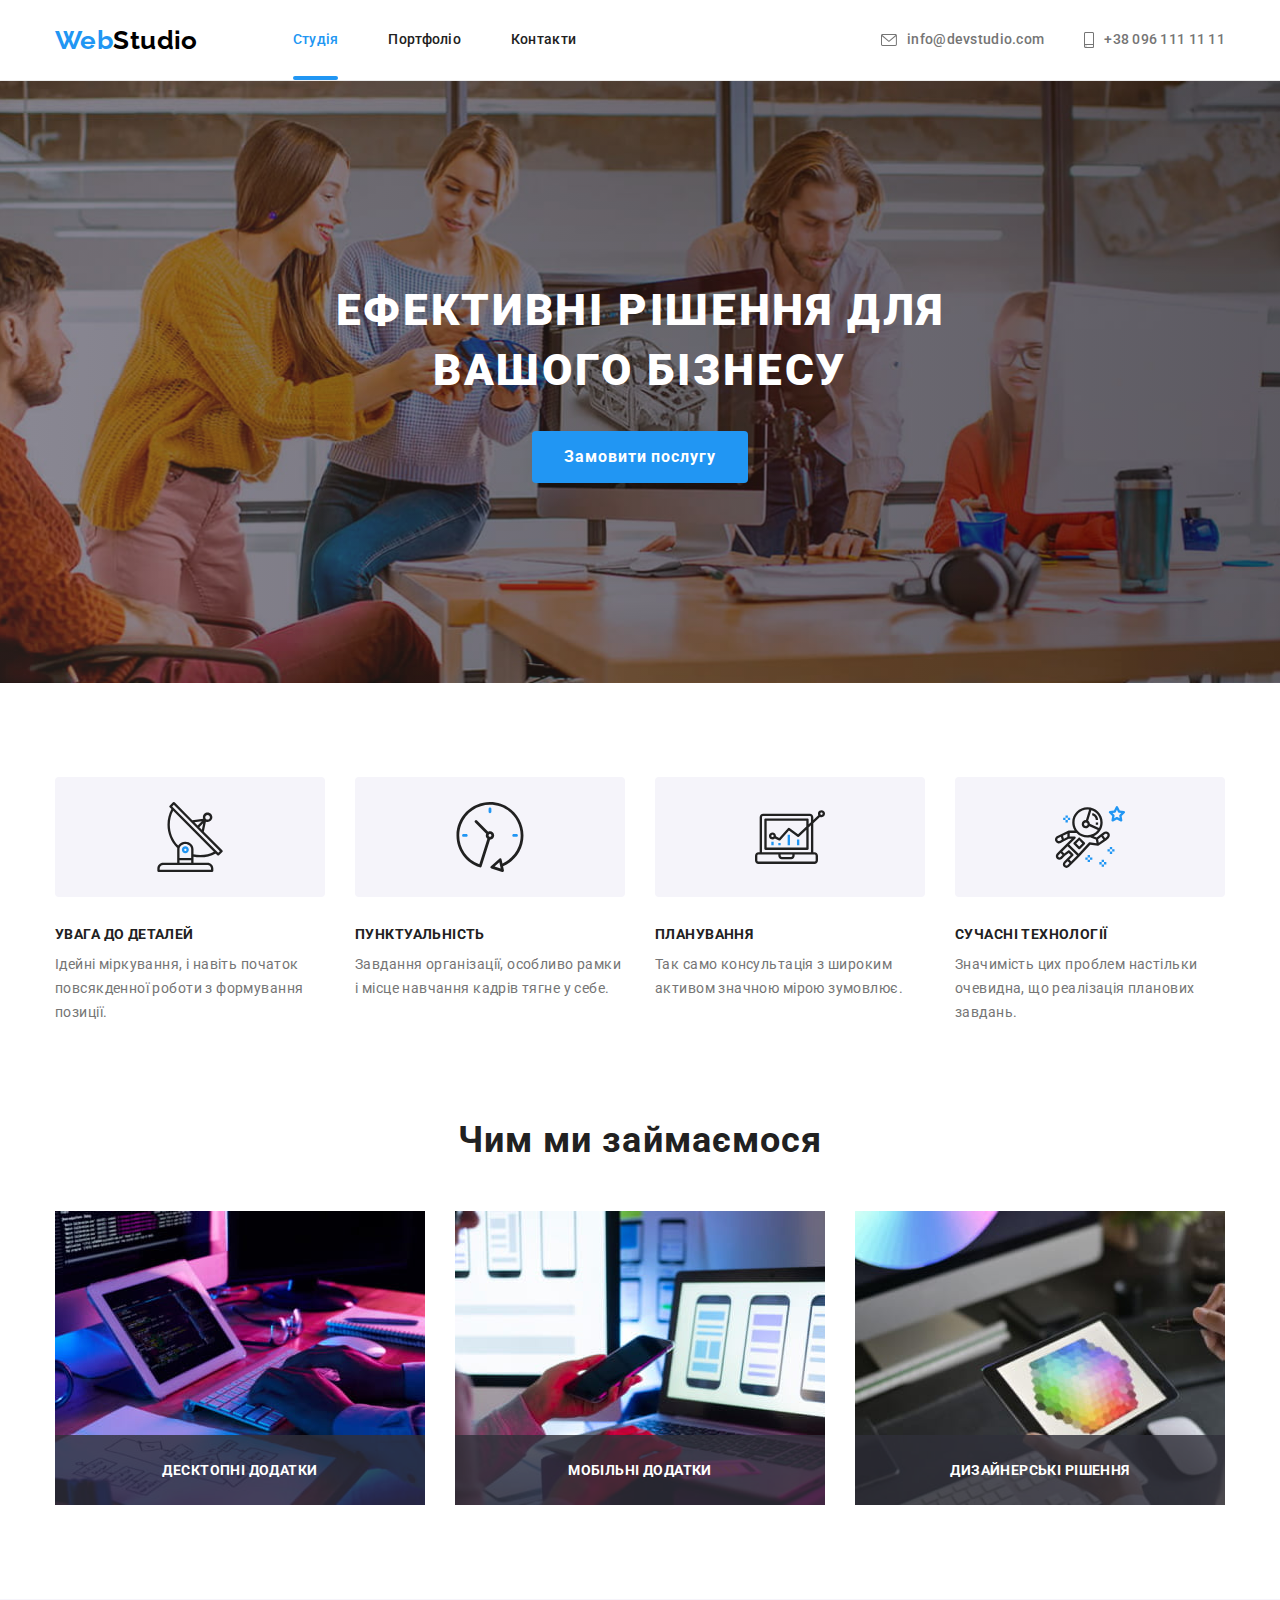
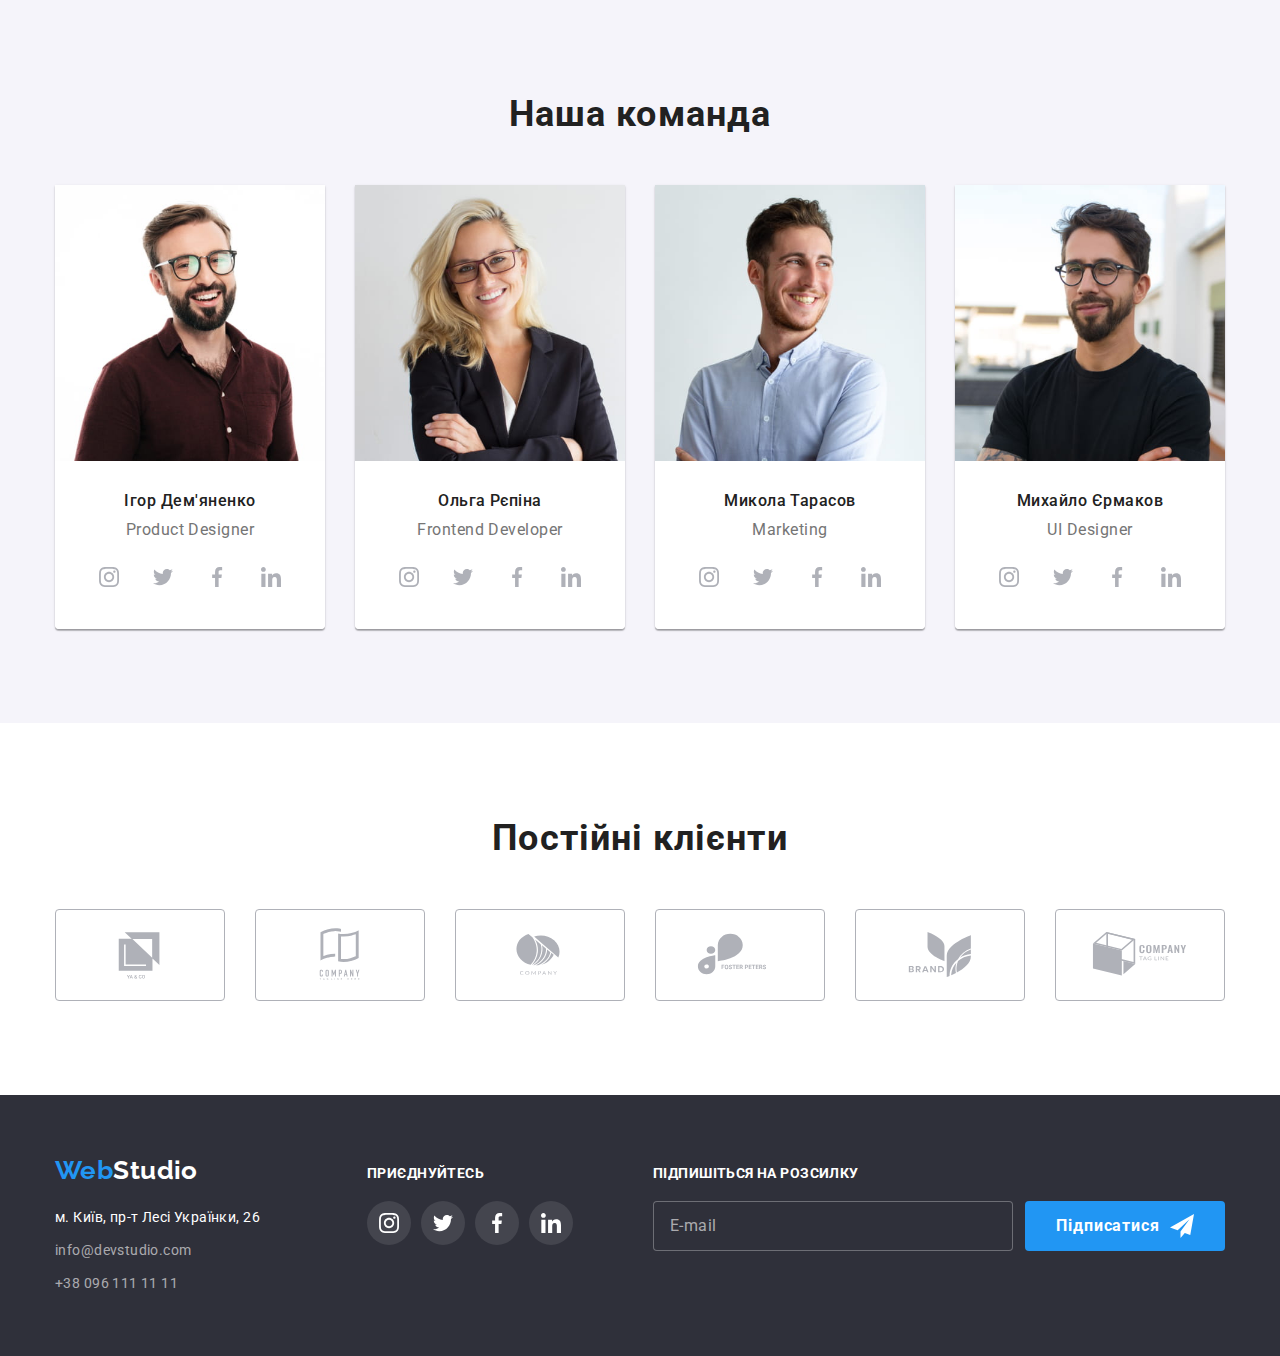
==== commit 3180988e: "hw 8 done" ====
--- a/index.html
+++ b/index.html
@@ -242,7 +242,12 @@
           <ul class="specialization__list">
             <li class="specialization__item">
               <div class="specialization__thumb">
-                <img width="370" src="./images/mission-1.jpg" alt="десктопна розробка" />
+                <img
+                  width="370"
+                  srcset="./images/mission-1-370.jpg 1x, ./images/mission-1-740.jpg 2x"
+                  src="./images/mission-1-370.jpg"
+                  alt="десктопна розробка"
+                />
                 <div class="specialization__overlay">
                   <p>Десктопні додатки</p>
                 </div>
@@ -251,7 +256,12 @@
 
             <li class="specialization__item">
               <div class="specialization__thumb">
-                <img width="370" src="./images/mission-2.jpg" alt="мобільна розробка" />
+                <img
+                  width="370"
+                  srcset="./images/mission-2-370.jpg 1x, ./images/mission-2-740.jpg 2x"
+                  src="./images/mission-2-370.jpg"
+                  alt="мобільна розробка"
+                />
                 <div class="specialization__overlay">
                   <p>Мобільні додатки</p>
                 </div>
@@ -260,7 +270,12 @@
 
             <li class="specialization__item">
               <div class="specialization__thumb">
-                <img width="370" src="./images/mission-3.jpg" alt="розробка дизайну" />
+                <img
+                  width="370"
+                  srcset="./images/mission-3-370.jpg 1x, ./images/mission-3-740.jpg 2x"
+                  src="./images/mission-3-370.jpg"
+                  alt="розробка дизайну"
+                />
                 <div class="specialization__overlay">
                   <p>Дизайнерські рішення</p>
                 </div>
@@ -278,7 +293,11 @@
             <li class="team__item">
               <article class="employee">
                 <div class="employee__thumb">
-                  <img src="./images/demjanenko.jpg" alt="дем'яненко" />
+                  <img
+                    srcset="./images/demjanenko-450.jpg 1x, ./images/demjanenko-900.jpg 2x"
+                    src="./images/demjanenko-450.jpg"
+                    alt="дем'яненко"
+                  />
                 </div>
                 <div class="employee__info">
                   <p class="employee__name">Ігор Дем'яненко</p>
@@ -320,7 +339,11 @@
             <li class="team__item">
               <article class="employee">
                 <div class="employee__thumb">
-                  <img src="./images/repina.jpg" alt="рєпіна" />
+                  <img
+                    srcset="./images/repina-450.jpg 1x, ./images/repina-900.jpg 2x"
+                    src="./images/repina-450.jpg"
+                    alt="рєпіна"
+                  />
                 </div>
                 <div class="employee__info">
                   <p class="employee__name">Ольга Рєпіна</p>
@@ -362,7 +385,11 @@
             <li class="team__item">
               <article class="employee">
                 <div class="employee__thumb">
-                  <img src="./images/tarasov.jpg" alt="тарасов" />
+                  <img
+                    srcset="./images/tarasov-450.jpg 1x, ./images/tarasov-900.jpg 2x"
+                    src="./images/tarasov-450.jpg"
+                    alt="тарасов"
+                  />
                 </div>
                 <div class="employee__info">
                   <p class="employee__name">Микола Тарасов</p>
@@ -404,7 +431,11 @@
             <li class="team__item">
               <article class="employee">
                 <div class="employee__thumb">
-                  <img src="./images/ermakov.jpg" alt="єрмаков" />
+                  <img
+                    srcset="./images/ermakov-450.jpg 1x, ./images/ermakov-900.jpg 2x"
+                    src="./images/ermakov-450.jpg"
+                    alt="єрмаков"
+                  />
                 </div>
                 <div class="employee__info">
                   <p class="employee__name">Михайло Єрмаков</p>
@@ -554,7 +585,7 @@
         <div class="footer-subscribe">
           <p class="footer-subscribe__subscribe-text">Підпишіться на розсилку</p>
           <form class="footer-form" action="" autocomplete="off">
-            <label>
+            <label class="footer-label">
               <input class="user-email" type="email" name="user-email" placeholder="E-mail" />
             </label>
             <button class="footer-submit" type="submit">
--- a/css/main.min.css
+++ b/css/main.min.css
@@ -1 +1 @@
-body{font-family:"Roboto","Raleway",sans-serif;font-weight:500;font-style:normal;font-size:14px;letter-spacing:.03em;color:#757575}p,ul,h1,h2,h3,h4,h5,h6{margin:0;padding:0;list-style:none}img{display:block;max-width:100%;height:auto}.container{margin:0 auto;padding:0 15px}@media screen and (max-width: 479px){.container{width:100%}}@media screen and (min-width: 480px){.container{width:480px}}@media screen and (min-width: 768px){.container{width:768px}}@media screen and (min-width: 1200px){.container{min-width:1200px}}.section{padding:94px 0}@media screen and (max-width: 1199px){.section{padding:60px 0}}.no-padding{padding:0 0}.btn{cursor:pointer}.btn:hover,.btn:focus{color:#fff;background-color:#2196f3}.link{text-decoration:none}.is-hidden{opacity:0;pointer-events:none;visibility:hidden;-webkit-transform:scale(0.66);transform:scale(0.66)}.form__icon-envelope,.form__icon-tel,.form__icon-user{position:absolute;top:50%;left:15px;-webkit-transform:translateX(-50%);transform:translateX(-50%);-webkit-transform:translateY(-50%);transform:translateY(-50%);-webkit-transition-property:fill;transition-property:fill;-webkit-transition-duration:250ms;transition-duration:250ms;-webkit-transition-timing-function:cubic-bezier(0.4, 0, 0.2, 1);transition-timing-function:cubic-bezier(0.4, 0, 0.2, 1)}.form__field:focus-within .form__icon-envelope,.form__field:focus-within .form__icon-tel,.form__field:focus-within .form__icon-user{fill:#2196f3}.logo{display:block;padding:0;font-family:"Raleway",sans-serif;font-weight:700;font-size:24px;line-height:1.19;text-decoration:none}@media screen and (min-width: 1200px){.logo{font-size:26px}}.logo__web--blue{color:#2196f3}.logo__studio--black{color:#000}.logo__studio--white{color:#fff}@media screen and (min-width: 768px){.logo--big{padding:24px 0}}.header{border-bottom:1px solid #ececec}.nav{display:-webkit-box;display:-ms-flexbox;display:flex;-ms-flex-wrap:wrap;flex-wrap:wrap;-webkit-box-align:center;-ms-flex-align:center;align-items:center;-webkit-box-pack:justify;-ms-flex-pack:justify;justify-content:space-between}@media screen and (max-width: 767px){.nav{height:60px}}@media screen and (min-width: 768px){.nav{height:80px}}.nav__button{display:-webkit-inline-box;display:-ms-inline-flexbox;display:inline-flex;margin:0;padding:0;border:none;background-color:rgba(0,0,0,0);-webkit-transition:fill 250ms cubic-bezier(0.4, 0, 0.2, 1);transition:fill 250ms cubic-bezier(0.4, 0, 0.2, 1)}.nav__button:hover,.nav__button:focus,.nav__button:active{fill:#2196f3}@media screen and (min-width: 768px){.nav__button{display:none}}.nav__toggle-block{display:-webkit-box;display:-ms-flexbox;display:flex}@media screen and (max-width: 767px){.nav__toggle-block{display:none}}.js-menu-container.is-open{-webkit-transform:translateX(0);transform:translateX(0)}.js-menu-container{position:fixed;top:0;left:0;width:100vw;height:100vh;display:-webkit-box;display:-ms-flexbox;display:flex;-webkit-box-orient:vertical;-webkit-box-direction:normal;-ms-flex-direction:column;flex-direction:column;padding:48px 40px;background-color:#fff;z-index:999;-webkit-transform:translateX(100%);transform:translateX(100%);-webkit-transition:-webkit-transform 250ms ease-in-out;transition:-webkit-transform 250ms ease-in-out;transition:transform 250ms ease-in-out;transition:transform 250ms ease-in-out, -webkit-transform 250ms ease-in-out}.js-menu-container__nav-list{margin-bottom:auto}.js-menu-container__nav-item:not(:last-child){margin-bottom:32px}.js-menu-container__nav-link{font-weight:500;font-size:40px;line-height:1.18;letter-spacing:.02em;color:#212121}.js-menu-container__nav-link:hover,.js-menu-container__nav-link:focus{color:#2196f3}.js-menu-container__mail-link{display:block;margin-bottom:32px;font-weight:500;font-size:34px;line-height:1.18;letter-spacing:.02em;color:#2196f3}.js-menu-container__phone-link{display:block;margin-bottom:64px;font-weight:500;font-size:24px;line-height:28px;letter-spacing:.02em;color:#757575}.js-menu-container__soc-list{display:-webkit-box;display:-ms-flexbox;display:flex}.js-menu-container__soc-item{position:relative;display:block}.js-menu-container__soc-item:not(:last-child){margin-right:20px}.js-menu-container__soc-item:not(:last-child)::after{position:absolute;top:0;right:-10px;content:"";display:block;-ms-flex-item-align:center;align-self:center;margin-left:10px;width:2px;height:20px;border:1px solid rgba(33,33,33,.2)}.js-menu-container__soc-link{display:block;font-weight:500;font-size:18px;line-height:1.22;letter-spacing:.02em;color:#2196f3}.js-close-menu{position:absolute;top:20px;right:25px}.nav__list{display:-webkit-box;display:-ms-flexbox;display:flex}.nav__item:hover,.nav__item:focus{color:#2196f3}.nav__item:not(:last-child){margin-right:50px}.nav__link{position:relative;display:block;padding:32px 0;font-size:14px;line-height:1.14;letter-spacing:.02em;text-decoration:none;color:#212121;-webkit-transition-property:color;transition-property:color;-webkit-transition-duration:250ms;transition-duration:250ms;-webkit-transition-timing-function:cubic-bezier(0.4, 0, 0.2, 1);transition-timing-function:cubic-bezier(0.4, 0, 0.2, 1)}.nav__link:hover,.nav__link:focus{color:#2196f3}.nav__link::after{position:absolute;bottom:0;content:"";display:block;width:100%;height:4px;background-color:#2196f3;border-radius:2px;opacity:0;-webkit-transition-property:opacity;transition-property:opacity;-webkit-transition-duration:250ms;transition-duration:250ms;-webkit-transition-timing-function:cubic-bezier(0.4, 0, 0.2, 1);transition-timing-function:cubic-bezier(0.4, 0, 0.2, 1)}.nav__link:hover::after,.nav__link:focus::after{opacity:100%}.nav__link.underline{color:#2196f3}.nav__link.underline::after{opacity:100%}@media screen and (min-width: 768px){.header__contacts-list{display:-webkit-box;display:-ms-flexbox;display:flex;-webkit-box-orient:vertical;-webkit-box-direction:normal;-ms-flex-direction:column;flex-direction:column;margin:auto 0;margin-left:95px}}@media screen and (min-width: 1200px){.header__contacts-list{margin-left:305px;-webkit-box-orient:horizontal;-webkit-box-direction:normal;-ms-flex-direction:row;flex-direction:row}}.contacts-list__item{display:block}@media screen and (min-width: 768px){.contacts-list__item:first-child{margin-bottom:10px}}@media screen and (min-width: 1200px){.contacts-list__item:first-child{margin-bottom:0;margin-right:40px}}.contacts-list__link{display:-webkit-inline-box;display:-ms-inline-flexbox;display:inline-flex;-webkit-box-align:center;-ms-flex-align:center;align-items:center;color:inherit;font-size:14px;line-height:1.14;letter-spacing:.02em}.contacts-list__link:hover,.contacts-list__link:focus{color:#2196f3;fill:#2196f3;-webkit-transition-property:color;transition-property:color;-webkit-transition-duration:250ms;transition-duration:250ms;-webkit-transition-timing-function:cubic-bezier(0.4, 0, 0.2, 1);transition-timing-function:cubic-bezier(0.4, 0, 0.2, 1)}@media screen and (min-width: 1200px){.contacts-list__link{padding:32px 0}}.contacts-list__icon-envelope{width:16px;height:12px;margin-right:10px;fill:currentColor}.contacts-list__icon-smartphone{width:10px;height:16px;margin-right:10px;fill:currentColor}.hero{padding:115px 0;margin:0 auto;background-color:#2f303a;background-image:-webkit-gradient(linear, left top, right top, from(rgba(154, 132, 120, 0.2)), to(rgba(30, 19, 12, 0.4))),url("..//../images/hero-background.jpg");background-image:linear-gradient(to right, rgba(154, 132, 120, 0.2), rgba(30, 19, 12, 0.4)),url("..//../images/hero-background.jpg");background-repeat:no-repeat;background-size:cover;background-position:center;text-align:center}@media screen and (max-width: 479px){.hero{max-width:479px;min-height:400px}}@media screen and (min-width: 480px){.hero{max-width:480px}}@media screen and (min-width: 768px){.hero{max-width:768px}}@media screen and (min-width: 1200px){.hero{min-height:600px;padding:200px 0;max-width:1600px}}.hero__title{margin-bottom:30px;font-weight:900;font-size:44px;line-height:1.36;letter-spacing:.06em;text-transform:uppercase;color:#fff}@media screen and (max-width: 1199px){.hero__title{font-size:26px;line-height:1.62}}.hero__btn{padding:11px 32px;border-radius:4px;border:0;color:#fff;background-color:#2196f3;font-weight:700;font-size:16px;line-height:1.88;text-align:center;letter-spacing:.06em}.hero__btn:active{background-color:#188ce8}.hero__backdrop{position:fixed;z-index:9;top:0;left:0;width:100%;height:100%;background-color:rgba(170,170,170,.7333333333);-webkit-transform:scale(1);transform:scale(1);opacity:1;-webkit-transition-property:-webkit-transform opacity;transition-property:-webkit-transform opacity;transition-property:transform opacity;transition-property:transform opacity, -webkit-transform opacity;-webkit-transition-duration:250ms;transition-duration:250ms;-webkit-transition-timing-function:cubic-bezier(0.4, 0, 0.2, 1);transition-timing-function:cubic-bezier(0.4, 0, 0.2, 1)}.modal{position:absolute;top:50%;left:50%;-webkit-transform:translate(-50%, -50%);transform:translate(-50%, -50%);width:530px;min-height:580px;padding:40px;background-color:#fff;border-radius:4px}@media screen and (max-width: 1199px){.modal{width:450px}}.close-modal-btn{display:-webkit-box;display:-ms-flexbox;display:flex;-webkit-box-pack:center;-ms-flex-pack:center;justify-content:center;-webkit-box-align:center;-ms-flex-align:center;align-items:center;position:absolute;top:8px;right:8px;padding:0;width:30px;height:30px;border-radius:50%;border:1px solid rgba(0,0,0,.1);background-color:rgba(0,0,0,0);cursor:pointer}.close-modal-btn__icon-close{width:18px;height:18px;-webkit-transition-property:fill;transition-property:fill;-webkit-transition-duration:250ms;transition-duration:250ms;-webkit-transition-timing-function:cubic-bezier(0.4, 0, 0.2, 1);transition-timing-function:cubic-bezier(0.4, 0, 0.2, 1)}.close-modal-btn:hover .close-modal-btn__icon-close{fill:#2196f3}.form{display:-webkit-box;display:-ms-flexbox;display:flex;-webkit-box-orient:vertical;-webkit-box-direction:normal;-ms-flex-direction:column;flex-direction:column;-webkit-box-align:start;-ms-flex-align:start;align-items:flex-start;margin:0}.form__title{-ms-flex-item-align:center;align-self:center;color:#212121;font-weight:700;font-size:20px;line-height:1.15;letter-spacing:.03em;margin-bottom:30px}.form__field{position:relative;width:100%;margin-bottom:28px}.form__explain-text{position:absolute;top:-18px;font-weight:400;font-size:12px;line-height:1.17;letter-spacing:.01em;color:#757575}.form__label{display:-webkit-box;display:-ms-flexbox;display:flex;-webkit-box-orient:vertical;-webkit-box-direction:normal;-ms-flex-direction:column;flex-direction:column;-webkit-box-align:start;-ms-flex-align:start;align-items:flex-start}.form__input{height:40px;width:100%;padding-left:42px;border:1px solid rgba(33,33,33,.2);border-radius:4px;-webkit-transition-property:border-color;transition-property:border-color;-webkit-transition-duration:250ms;transition-duration:250ms;-webkit-transition-timing-function:cubic-bezier(0.4, 0, 0.2, 1);transition-timing-function:cubic-bezier(0.4, 0, 0.2, 1)}.form__icon-user{width:13px;height:13px}.form__icon-tel{width:14px;height:14px}.form__icon-envelope{width:15px;height:15px}.form__comment-field{margin-bottom:20px}.form__textarea{width:100%;height:120px;padding:12px 16px;resize:none;color:#757575;border:1px solid rgba(33,33,33,.2);border-radius:4px;-webkit-transition-property:border-color;transition-property:border-color;-webkit-transition-duration:250ms;transition-duration:250ms;-webkit-transition-timing-function:cubic-bezier(0.4, 0, 0.2, 1);transition-timing-function:cubic-bezier(0.4, 0, 0.2, 1)}.form__textarea::-webkit-input-placeholder{color:rgba(117,117,117,.5)}.form__textarea::-moz-placeholder{color:rgba(117,117,117,.5)}.form__textarea:-ms-input-placeholder{color:rgba(117,117,117,.5)}.form__textarea::-ms-input-placeholder{color:rgba(117,117,117,.5)}.form__textarea::placeholder{color:rgba(117,117,117,.5)}.form__field:focus-within .form__textarea{border-color:#2196f3;outline:none}.form__field:focus-within .form__input{border-color:#2196f3;outline:none}.form__agreement-field{display:-webkit-box;display:-ms-flexbox;display:flex;-webkit-box-pack:center;-ms-flex-pack:center;justify-content:center;width:100%;margin-bottom:30px}.form__checkbox-label{display:-webkit-box;display:-ms-flexbox;display:flex;cursor:pointer}.form__checkbox-input{display:inline-block;-ms-flex-item-align:center;align-self:center;-webkit-appearance:none;-moz-appearance:none;appearance:none}.form__icon-check{-ms-flex-item-align:center;align-self:center;width:17px;height:16px;margin-right:8px;fill:rgba(0,0,0,0);background-color:rgba(0,0,0,0);border:2px solid #212121;border-radius:2px;-webkit-transition-property:background-color,fill,border-width;transition-property:background-color,fill,border-width;-webkit-transition-duration:250ms;transition-duration:250ms;-webkit-transition-timing-function:cubic-bezier(0.4, 0, 0.2, 1);transition-timing-function:cubic-bezier(0.4, 0, 0.2, 1)}.form__checkbox-input:checked+.form__icon-check{fill:#fff;background-color:#2196f3;border-width:0}.form__agreement-text{display:inline-block;font-weight:400;font-size:14px;line-height:1.71;letter-spacing:.03em;color:#757575}@media screen and (max-width: 1199px){.form__agreement-text{font-size:12px}}.form__agreement-attention-text{text-decoration:underline;color:#2196f3}.form__submit-btn{-ms-flex-item-align:center;align-self:center;width:200px;height:50px;padding:0;background-color:#2196f3;-webkit-box-shadow:0px 4px 4px rgba(0,0,0,.15);box-shadow:0px 4px 4px rgba(0,0,0,.15);border-color:rgba(0,0,0,0);border-radius:4px;font-weight:700;font-size:16px;line-height:1.88;text-align:center;letter-spacing:.06em;color:#fff;cursor:pointer}.form__submit-btn:active{background-color:#188ce8}@media screen and (min-width: 768px){.features__list{display:-webkit-box;display:-ms-flexbox;display:flex;-webkit-box-pack:justify;-ms-flex-pack:justify;justify-content:space-between;-ms-flex-wrap:wrap;flex-wrap:wrap}}@media screen and (max-width: 767px){.features__item:not(:last-child){margin-bottom:30px}}@media screen and (min-width: 768px){.features__item{display:block;-ms-flex-preferred-size:354px;flex-basis:354px}.features__item:not(:nth-last-child(-n+2)){margin-bottom:30px}}@media screen and (min-width: 1200px){.features__item{-ms-flex-preferred-size:270px;flex-basis:270px}.features__item:not(:nth-last-child(-n+2)){margin-bottom:0}}.features__icon-holder{display:-webkit-box;display:-ms-flexbox;display:flex;height:120px;-webkit-box-pack:center;-ms-flex-pack:center;justify-content:center;-webkit-box-align:center;-ms-flex-align:center;align-items:center;margin-bottom:30px;background-color:#f5f4fa;border-radius:4px}.features__title{margin-bottom:10px;font-size:14px;line-height:1.14;letter-spacing:.03em;text-transform:uppercase;color:#212121}@media screen and (max-width: 767px){.features__title{text-align:center}}.features__text{font-weight:400;line-height:1.71}.specialization{padding-bottom:94px;display:none}@media screen and (min-width: 1200px){.specialization{display:block}}.specialization__title{margin-bottom:50px;font-size:36px;line-height:1.17;text-align:center;letter-spacing:.03em;color:#212121}.specialization__list{display:-webkit-box;display:-ms-flexbox;display:flex;-webkit-box-pack:justify;-ms-flex-pack:justify;justify-content:space-between}.specialization__item{display:inline-block}.specialization__thumb{position:relative;z-index:0}.specialization__overlay{position:absolute;bottom:0;width:100%;height:70px;z-index:1;display:-webkit-box;display:-ms-flexbox;display:flex;-webkit-box-pack:center;-ms-flex-pack:center;justify-content:center;-webkit-box-align:center;-ms-flex-align:center;align-items:center;color:#fff;background-color:rgba(47,48,58,.8);font-weight:700;letter-spacing:.03em;text-transform:uppercase}.team{background-color:#f5f4fa}.team__title{margin-bottom:50px;font-size:36px;line-height:1.17;text-align:center;letter-spacing:.03em;color:#212121}@media screen and (max-width: 1199px){.team__title{margin-bottom:30px;font-size:28px;line-height:1.17}}@media screen and (min-width: 480px){.team__list{display:-webkit-box;display:-ms-flexbox;display:flex;-ms-flex-wrap:wrap;flex-wrap:wrap;-webkit-box-pack:justify;-ms-flex-pack:justify;justify-content:space-between}}.team__item:nth-child(-n+3){margin-bottom:30px}@media screen and (min-width: 768px){.team__item:nth-child(n+3){margin-bottom:0}}@media screen and (min-width: 1200px){.team__item:nth-child(n){margin-bottom:0}}.employee{-webkit-box-shadow:0px 1px 3px rgba(0,0,0,.12),0px 1px 1px rgba(0,0,0,.14),0px 2px 1px rgba(0,0,0,.2);box-shadow:0px 1px 3px rgba(0,0,0,.12),0px 1px 1px rgba(0,0,0,.14),0px 2px 1px rgba(0,0,0,.2);border-radius:0px 0px 4px 4px}@media screen and (max-width: 767px){.employee__thumb{max-width:460px;height:auto}}@media screen and (min-width: 768px){.employee__thumb{width:354px;height:auto}}@media screen and (min-width: 1200px){.employee__thumb{width:270px;height:auto}}.employee__info{padding:30px 0;background-color:#fff;border-radius:0px 0px 4px 4px}.employee__name{margin-bottom:10px;font-size:16px;line-height:1.19;letter-spacing:.03em;text-align:center;color:#212121}.employee__position{margin-bottom:16px;font-weight:400;font-size:16px;line-height:1.19;letter-spacing:.03em;text-align:center}.socials-list__link--gray{fill:#afb1b8;-webkit-transition-property:fill,background-color;transition-property:fill,background-color;-webkit-transition-duration:250ms;transition-duration:250ms;-webkit-transition-timing-function:cubic-bezier(0.4, 0, 0.2, 1);transition-timing-function:cubic-bezier(0.4, 0, 0.2, 1)}.socials-list__link--gray:hover,.socials-list__link--gray:focus{background-color:#2196f3;fill:#fff}.clients__title{margin-bottom:30px;font-size:28px;line-height:1.17;text-align:center;letter-spacing:.03em;color:#212121}@media screen and (min-width: 1200px){.clients__title{margin-bottom:50px;font-size:36px}}.clients__list{display:-webkit-box;display:-ms-flexbox;display:flex;-webkit-box-pack:justify;-ms-flex-pack:justify;justify-content:space-between;-ms-flex-wrap:wrap;flex-wrap:wrap}.clients__item{display:-webkit-box;display:-ms-flexbox;display:flex}.clients__item:nth-child(-n+4){margin-bottom:30px}@media screen and (min-width: 768px){.clients__item:nth-child(n+4){margin-bottom:0}}@media screen and (min-width: 1200px){.clients__item:nth-child(n){margin-bottom:0}}.clients__link{display:-webkit-box;display:-ms-flexbox;display:flex;width:210px;height:92px;border:1px solid;border-color:#afb1b8;border-radius:4px;fill:#afb1b8;-webkit-transition-property:border-color fill;transition-property:border-color fill;-webkit-transition-duration:250ms;transition-duration:250ms;-webkit-transition-timing-function:cubic-bezier(0.4, 0, 0.2, 1);transition-timing-function:cubic-bezier(0.4, 0, 0.2, 1)}.clients__link:hover,.clients__link:focus{border-color:#2196f3;fill:#2196f3}@media screen and (min-width: 768px){.clients__link{width:226px}}@media screen and (min-width: 1200px){.clients__link{width:170px}}.clients__icon-logo{display:block;width:106px;height:60px;margin:auto;fill:inherit}.footer{padding:60px 0;background-color:#2f303a}@media screen and (min-width: 768px){.footer__footer-group{display:-webkit-box;display:-ms-flexbox;display:flex;-ms-flex-pack:distribute;justify-content:space-around;-ms-flex-wrap:wrap;flex-wrap:wrap}}@media screen and (min-width: 1200px){.footer__footer-group{-webkit-box-pack:justify;-ms-flex-pack:justify;justify-content:space-between}}.footer-contacts{display:block;text-align:center;margin-bottom:60px}@media screen and (min-width: 768px){.footer-contacts{width:232px}}@media screen and (min-width: 1200px){.footer-contacts{text-align:left;margin-bottom:0}}.footer__logo{margin-bottom:28px}@media screen and (min-width: 1200px){.footer__logo{margin-bottom:20px}}.footer-contacts__address{display:block;margin-bottom:12px;font-size:14px;font-weight:400;line-height:1.14;font-style:normal;color:#fff}@media screen and (min-width: 1200px){.footer-contacts__address{margin-bottom:9px;line-height:1.71}}.footer-contacts__item{display:block;margin-bottom:12px;font-size:14px;font-weight:400;line-height:1.14}.footer-contacts__item:last-child{margin-bottom:0}@media screen and (min-width: 1200px){.footer-contacts__item{margin-bottom:9px;line-height:1.71}}.footer-contacts__link{padding:0;color:rgba(255,255,255,.6);font-weight:400;font-size:14px;line-height:1.71;letter-spacing:.03em}.footer-socials{display:block;text-align:center;margin-bottom:60px}@media screen and (min-width: 768px){.footer-socials{width:232px;margin-bottom:0}}@media screen and (min-width: 1200px){.footer-socials{width:206px;text-align:left}}.footer-socials__join-us-text{margin-bottom:20px;color:#fff;font-weight:700;letter-spacing:.03em;text-transform:uppercase}@media screen and (min-width: 768px){.footer-socials__join-us-text{padding-top:6px}}@media screen and (min-width: 1200px){.footer-socials__join-us-text{padding-top:10px}}.socials-list{display:-webkit-box;display:-ms-flexbox;display:flex;-webkit-box-pack:center;-ms-flex-pack:center;justify-content:center}.socials-list__item:not(:last-child){margin-right:10px}.socials-list__link{display:-webkit-box;display:-ms-flexbox;display:flex;width:44px;height:44px;border-radius:50%}.socials-list__link--white{fill:#fff;background-color:rgba(255,255,255,.1);-webkit-transition-property:background-color;transition-property:background-color;-webkit-transition-duration:250ms;transition-duration:250ms;-webkit-transition-timing-function:cubic-bezier(0.4, 0, 0.2, 1);transition-timing-function:cubic-bezier(0.4, 0, 0.2, 1)}.socials-list__link--white:hover,.socials-list__link--white:focus{background-color:#2196f3}.socials-list__icon-instagram{display:block;width:20px;height:20px;margin:auto}.socials-list__icon-twitter{display:block;width:20px;height:20px;margin:auto}.socials-list__icon-facebook{display:block;width:20px;height:20px;margin:auto}.socials-list__icon-linkedin{display:block;width:20px;height:20px;margin:auto}.footer-subscribe{display:block;text-align:center}.footer-subscribe__subscribe-text{margin-bottom:20px;color:#fff;font-weight:700;letter-spacing:.03em;text-transform:uppercase}@media screen and (min-width: 1200px){.footer-subscribe__subscribe-text{padding-top:10px;text-align:left}}@media screen and (min-width: 1200px){.footer-form{display:-webkit-box;display:-ms-flexbox;display:flex}}.user-email{width:450px;height:50px;padding:0 16px;margin-bottom:20px;color:#fff;background-color:#2f303a;outline:none;border:1px solid rgba(255,255,255,.3);border-radius:4px}.user-email:focus{-webkit-box-shadow:0px 4px 4px rgba(0,0,0,.1);box-shadow:0px 4px 4px rgba(0,0,0,.1)}.user-email::-webkit-input-placeholder{font-weight:400;font-size:16px;line-height:1.25;letter-spacing:.03em;color:rgba(255,255,255,.6)}.user-email::-moz-placeholder{font-weight:400;font-size:16px;line-height:1.25;letter-spacing:.03em;color:rgba(255,255,255,.6)}.user-email:-ms-input-placeholder{font-weight:400;font-size:16px;line-height:1.25;letter-spacing:.03em;color:rgba(255,255,255,.6)}.user-email::-ms-input-placeholder{font-weight:400;font-size:16px;line-height:1.25;letter-spacing:.03em;color:rgba(255,255,255,.6)}.user-email::placeholder{font-weight:400;font-size:16px;line-height:1.25;letter-spacing:.03em;color:rgba(255,255,255,.6)}@media screen and (min-width: 1200px){.user-email{width:360px;margin-bottom:0}}.footer-submit{display:-webkit-box;display:-ms-flexbox;display:flex;-webkit-box-align:center;-ms-flex-align:center;align-items:center;-webkit-box-pack:center;-ms-flex-pack:center;justify-content:center;margin-left:auto;margin-right:auto;width:200px;height:50px;background-color:#2196f3;border-radius:4px;border-width:0;cursor:pointer}.footer-submit:active{background-color:#188ce8;-webkit-box-shadow:0px 4px 4px rgba(0,0,0,.1);box-shadow:0px 4px 4px rgba(0,0,0,.1)}@media screen and (min-width: 1200px){.footer-submit{margin-left:12px}}.button-text{display:inline-block;color:#fff;font-weight:700;font-size:16px;line-height:1.88;text-align:center;letter-spacing:.06em}.icon-send{display:inline-block;width:24px;height:24px;margin-left:10px;background-color:rgba(0,0,0,0);fill:#fff}.portfolio__title{position:absolute;width:1px;height:1px;margin:-1px;border:0;padding:0;white-space:nowrap;-webkit-clip-path:inset(100%);clip-path:inset(100%);clip:rect(0 0 0 0);overflow:hidden}.portfolio__filter-list{display:-webkit-box;display:-ms-flexbox;display:flex;-webkit-box-pack:center;-ms-flex-pack:center;justify-content:center;margin-bottom:50px}.portfolio__filter-item{display:block}.portfolio__filter-item:not(:last-child){margin-right:8px}.portfolio__btn{border:rgba(0,0,0,0);border-radius:4px;padding:6px 22px;font-weight:500;font-size:16px;line-height:1.62;letter-spacing:.03em;color:#212121;background-color:#f5f4fa;-webkit-transition-property:background-color,color,-webkit-box-shadow;transition-property:background-color,color,-webkit-box-shadow;transition-property:background-color,color,box-shadow;transition-property:background-color,color,box-shadow,-webkit-box-shadow;-webkit-transition-duration:250ms;transition-duration:250ms;-webkit-transition-timing-function:cubic-bezier(0.4, 0, 0.2, 1);transition-timing-function:cubic-bezier(0.4, 0, 0.2, 1)}.portfolio__btn:first-child{padding:6px 25px}.portfolio__btn:hover,.portfolio__btn:focus{color:#fff;background-color:#2196f3;-webkit-box-shadow:0px 3px 1px rgba(0,0,0,.1),0px 1px 2px rgba(0,0,0,.08),0px 2px 2px rgba(0,0,0,.12);box-shadow:0px 3px 1px rgba(0,0,0,.1),0px 1px 2px rgba(0,0,0,.08),0px 2px 2px rgba(0,0,0,.12)}.portfolio__card-set{display:-webkit-box;display:-ms-flexbox;display:flex;-ms-flex-wrap:wrap;flex-wrap:wrap;margin-top:-30px;margin-left:-30px}.portfolio__card-cell{display:block;-ms-flex-preferred-size:calc(33.3333333333% - 30px);flex-basis:calc(33.3333333333% - 30px);margin-left:30px;margin-top:30px;-webkit-transition-property:-webkit-box-shadow;transition-property:-webkit-box-shadow;transition-property:box-shadow;transition-property:box-shadow, -webkit-box-shadow;-webkit-transition-duration:250ms;transition-duration:250ms;-webkit-transition-timing-function:cubic-bezier(0.4, 0, 0.2, 1);transition-timing-function:cubic-bezier(0.4, 0, 0.2, 1)}.portfolio__card-cell:hover{-webkit-box-shadow:0px 1px 1px rgba(0,0,0,.12),0px 4px 4px rgba(0,0,0,.06),1px 4px 6px rgba(0,0,0,.16);box-shadow:0px 1px 1px rgba(0,0,0,.12),0px 4px 4px rgba(0,0,0,.06),1px 4px 6px rgba(0,0,0,.16)}.card__thumb{position:relative;overflow:hidden}.card__preview{position:absolute;top:0;left:0;width:100%;height:100%;padding:63px 24px;background-color:rgba(33,150,243,.9);font-weight:400;font-size:18px;line-height:1.56;color:#fff;-webkit-transform:translateY(100%);transform:translateY(100%);-webkit-transition-property:-webkit-transform;transition-property:-webkit-transform;transition-property:transform;transition-property:transform, -webkit-transform;-webkit-transition-duration:250ms;transition-duration:250ms;-webkit-transition-timing-function:cubic-bezier(0.4, 0, 0.2, 1);transition-timing-function:cubic-bezier(0.4, 0, 0.2, 1)}.card:hover .card__preview{-webkit-transform:translateY(0);transform:translateY(0)}.card__content{padding:20px 24px;border:1px solid #eee}.card__title{margin-bottom:4px;font-size:18px;line-height:2;letter-spacing:.06em;color:#212121}.card__text{font-weight:400;font-size:16px;line-height:1.88;letter-spacing:.03em;color:#757575}/*# sourceMappingURL=main.min.css.map */+body{font-family:"Roboto","Raleway",sans-serif;font-weight:500;font-style:normal;font-size:14px;letter-spacing:.03em;color:#757575}p,ul,h1,h2,h3,h4,h5,h6{margin:0;padding:0;list-style:none}img{display:block;max-width:100%;height:auto}.container{margin:0 auto;padding:0 15px}@media screen and (max-width: 479px){.container{width:100%}}@media screen and (min-width: 480px){.container{width:480px}}@media screen and (min-width: 768px){.container{width:768px}}@media screen and (min-width: 1200px){.container{min-width:1200px}}.section{padding:94px 0}@media screen and (max-width: 1199px){.section{padding:60px 0}}.no-padding{padding:0 0}.btn{cursor:pointer}.btn:hover,.btn:focus{color:#fff;background-color:#2196f3}.link{text-decoration:none}.is-hidden{opacity:0;pointer-events:none;visibility:hidden;-webkit-transform:scale(0.66);transform:scale(0.66)}.form__icon-envelope,.form__icon-tel,.form__icon-user{position:absolute;top:50%;left:15px;-webkit-transform:translateX(-50%);transform:translateX(-50%);-webkit-transform:translateY(-50%);transform:translateY(-50%);-webkit-transition-property:fill;transition-property:fill;-webkit-transition-duration:250ms;transition-duration:250ms;-webkit-transition-timing-function:cubic-bezier(0.4, 0, 0.2, 1);transition-timing-function:cubic-bezier(0.4, 0, 0.2, 1)}.form__field:focus-within .form__icon-envelope,.form__field:focus-within .form__icon-tel,.form__field:focus-within .form__icon-user{fill:#2196f3}.logo{display:block;padding:0;font-family:"Raleway",sans-serif;font-weight:700;font-size:24px;line-height:1.19;text-decoration:none}@media screen and (min-width: 1200px){.logo{font-size:26px}}.logo__web--blue{color:#2196f3}.logo__studio--black{color:#000}.logo__studio--white{color:#fff}@media screen and (min-width: 768px){.logo--big{padding:24px 0}}.header{border-bottom:1px solid #ececec}.nav{display:-webkit-box;display:-ms-flexbox;display:flex;-ms-flex-wrap:wrap;flex-wrap:wrap;-webkit-box-align:center;-ms-flex-align:center;align-items:center;-webkit-box-pack:justify;-ms-flex-pack:justify;justify-content:space-between}@media screen and (max-width: 767px){.nav{height:60px}}@media screen and (min-width: 768px){.nav{height:80px}}.nav__button{display:-webkit-inline-box;display:-ms-inline-flexbox;display:inline-flex;margin:0;padding:0;border:none;background-color:rgba(0,0,0,0);-webkit-transition:fill 250ms cubic-bezier(0.4, 0, 0.2, 1);transition:fill 250ms cubic-bezier(0.4, 0, 0.2, 1)}.nav__button:hover,.nav__button:focus,.nav__button:active{fill:#2196f3}@media screen and (min-width: 768px){.nav__button{display:none}}.nav__toggle-block{display:-webkit-box;display:-ms-flexbox;display:flex}@media screen and (max-width: 767px){.nav__toggle-block{display:none}}.js-menu-container.is-open{-webkit-transform:translateX(0);transform:translateX(0)}.js-menu-container{position:fixed;top:0;left:0;width:100vw;height:100vh;display:-webkit-box;display:-ms-flexbox;display:flex;-webkit-box-orient:vertical;-webkit-box-direction:normal;-ms-flex-direction:column;flex-direction:column;padding:48px 40px;background-color:#fff;z-index:999;-webkit-transform:translateX(100%);transform:translateX(100%);-webkit-transition:-webkit-transform 250ms ease-in-out;transition:-webkit-transform 250ms ease-in-out;transition:transform 250ms ease-in-out;transition:transform 250ms ease-in-out, -webkit-transform 250ms ease-in-out}.js-menu-container__nav-list{margin-bottom:auto}.js-menu-container__nav-item:not(:last-child){margin-bottom:32px}.js-menu-container__nav-link{font-weight:500;font-size:40px;line-height:1.18;letter-spacing:.02em;color:#212121}.js-menu-container__nav-link:hover,.js-menu-container__nav-link:focus{color:#2196f3}.js-menu-container__mail-link{display:block;margin-bottom:32px;font-weight:500;font-size:34px;line-height:1.18;letter-spacing:.02em;color:#2196f3}.js-menu-container__phone-link{display:block;margin-bottom:64px;font-weight:500;font-size:24px;line-height:28px;letter-spacing:.02em;color:#757575}.js-menu-container__soc-list{display:-webkit-box;display:-ms-flexbox;display:flex}.js-menu-container__soc-item{position:relative;display:block}.js-menu-container__soc-item:not(:last-child){margin-right:20px}.js-menu-container__soc-item:not(:last-child)::after{position:absolute;top:0;right:-10px;content:"";display:block;-ms-flex-item-align:center;align-self:center;margin-left:10px;width:2px;height:20px;border:1px solid rgba(33,33,33,.2)}.js-menu-container__soc-link{display:block;font-weight:500;font-size:18px;line-height:1.22;letter-spacing:.02em;color:#2196f3}.js-close-menu{position:absolute;top:20px;right:25px}.nav__list{display:-webkit-box;display:-ms-flexbox;display:flex}.nav__item:hover,.nav__item:focus{color:#2196f3}.nav__item:not(:last-child){margin-right:50px}.nav__link{position:relative;display:block;padding:32px 0;font-size:14px;line-height:1.14;letter-spacing:.02em;text-decoration:none;color:#212121;-webkit-transition-property:color;transition-property:color;-webkit-transition-duration:250ms;transition-duration:250ms;-webkit-transition-timing-function:cubic-bezier(0.4, 0, 0.2, 1);transition-timing-function:cubic-bezier(0.4, 0, 0.2, 1)}.nav__link:hover,.nav__link:focus{color:#2196f3}.nav__link::after{position:absolute;bottom:0;content:"";display:block;width:100%;height:4px;background-color:#2196f3;border-radius:2px;opacity:0;-webkit-transition-property:opacity;transition-property:opacity;-webkit-transition-duration:250ms;transition-duration:250ms;-webkit-transition-timing-function:cubic-bezier(0.4, 0, 0.2, 1);transition-timing-function:cubic-bezier(0.4, 0, 0.2, 1)}.nav__link:hover::after,.nav__link:focus::after{opacity:100%}.nav__link.underline{color:#2196f3}.nav__link.underline::after{opacity:100%}@media screen and (min-width: 768px){.header__contacts-list{display:-webkit-box;display:-ms-flexbox;display:flex;-webkit-box-orient:vertical;-webkit-box-direction:normal;-ms-flex-direction:column;flex-direction:column;margin:auto 0;margin-left:95px}}@media screen and (min-width: 1200px){.header__contacts-list{margin-left:305px;-webkit-box-orient:horizontal;-webkit-box-direction:normal;-ms-flex-direction:row;flex-direction:row}}.contacts-list__item{display:block}@media screen and (min-width: 768px){.contacts-list__item:first-child{margin-bottom:10px}}@media screen and (min-width: 1200px){.contacts-list__item:first-child{margin-bottom:0;margin-right:40px}}.contacts-list__link{display:-webkit-inline-box;display:-ms-inline-flexbox;display:inline-flex;-webkit-box-align:center;-ms-flex-align:center;align-items:center;color:inherit;font-size:14px;line-height:1.14;letter-spacing:.02em}.contacts-list__link:hover,.contacts-list__link:focus{color:#2196f3;fill:#2196f3;-webkit-transition-property:color;transition-property:color;-webkit-transition-duration:250ms;transition-duration:250ms;-webkit-transition-timing-function:cubic-bezier(0.4, 0, 0.2, 1);transition-timing-function:cubic-bezier(0.4, 0, 0.2, 1)}@media screen and (min-width: 1200px){.contacts-list__link{padding:32px 0}}.contacts-list__icon-envelope{width:16px;height:12px;margin-right:10px;fill:currentColor}.contacts-list__icon-smartphone{width:10px;height:16px;margin-right:10px;fill:currentColor}.hero{padding:115px 0;margin:0 auto;text-align:center;background-color:#2f303a;background-repeat:no-repeat;background-size:cover;background-position:center;background-image:-webkit-gradient(linear, left top, right top, from(rgba(154, 132, 120, 0.2)), to(rgba(30, 19, 12, 0.4))),url("..//../images/hero-background-480.jpg");background-image:linear-gradient(to right, rgba(154, 132, 120, 0.2), rgba(30, 19, 12, 0.4)),url("..//../images/hero-background-480.jpg")}@media screen and (min-device-pixel-ratio: 2),screen and (-webkit-min-device-pixel-ratio: 2),screen and (min-resolution: 192dpi),screen and (min-resolution: 2dppx){.hero{background-image:-webkit-gradient(linear, left top, right top, from(rgba(154, 132, 120, 0.2)), to(rgba(30, 19, 12, 0.4))),url("..//../images/hero-background-960.jpg");background-image:linear-gradient(to right, rgba(154, 132, 120, 0.2), rgba(30, 19, 12, 0.4)),url("..//../images/hero-background-960.jpg")}}@media screen and (max-width: 479px){.hero{max-width:479px;min-height:400px}}@media screen and (min-width: 480px){.hero{max-width:480px}}@media screen and (min-width: 768px){.hero{max-width:768px;background-image:-webkit-gradient(linear, left top, right top, from(rgba(154, 132, 120, 0.2)), to(rgba(30, 19, 12, 0.4))),url("..//../images/hero-background-768.jpg");background-image:linear-gradient(to right, rgba(154, 132, 120, 0.2), rgba(30, 19, 12, 0.4)),url("..//../images/hero-background-768.jpg")}}@media screen and (min-width: 768px)and (min-device-pixel-ratio: 2),screen and (min-width: 768px)and (-webkit-min-device-pixel-ratio: 2),screen and (min-width: 768px)and (min-resolution: 192dpi),screen and (min-width: 768px)and (min-resolution: 2dppx){.hero{background-image:-webkit-gradient(linear, left top, right top, from(rgba(154, 132, 120, 0.2)), to(rgba(30, 19, 12, 0.4))),url("..//../images/hero-background-1536.jpg");background-image:linear-gradient(to right, rgba(154, 132, 120, 0.2), rgba(30, 19, 12, 0.4)),url("..//../images/hero-background-1536.jpg")}}@media screen and (min-width: 1200px){.hero{min-height:600px;padding:200px 0;max-width:1600px;background-image:-webkit-gradient(linear, left top, right top, from(rgba(154, 132, 120, 0.2)), to(rgba(30, 19, 12, 0.4))),url("..//../images/hero-background-1600.jpg");background-image:linear-gradient(to right, rgba(154, 132, 120, 0.2), rgba(30, 19, 12, 0.4)),url("..//../images/hero-background-1600.jpg")}}@media screen and (min-width: 1200px)and (min-device-pixel-ratio: 2),screen and (min-width: 1200px)and (-webkit-min-device-pixel-ratio: 2),screen and (min-width: 1200px)and (min-resolution: 192dpi),screen and (min-width: 1200px)and (min-resolution: 2dppx){.hero{background-image:-webkit-gradient(linear, left top, right top, from(rgba(154, 132, 120, 0.2)), to(rgba(30, 19, 12, 0.4))),url("..//../images/hero-background-3200.jpg");background-image:linear-gradient(to right, rgba(154, 132, 120, 0.2), rgba(30, 19, 12, 0.4)),url("..//../images/hero-background-3200.jpg")}}.hero__title{margin-bottom:30px;font-weight:900;font-size:44px;line-height:1.36;letter-spacing:.06em;text-transform:uppercase;color:#fff}@media screen and (max-width: 1199px){.hero__title{font-size:26px;line-height:1.62}}.hero__btn{padding:11px 32px;border-radius:4px;border:0;color:#fff;background-color:#2196f3;font-weight:700;font-size:16px;line-height:1.88;text-align:center;letter-spacing:.06em}.hero__btn:active{background-color:#188ce8}.hero__backdrop{position:fixed;z-index:9;top:0;left:0;width:100%;height:100%;background-color:rgba(170,170,170,.7333333333);-webkit-transform:scale(1);transform:scale(1);opacity:1;-webkit-transition-property:-webkit-transform opacity;transition-property:-webkit-transform opacity;transition-property:transform opacity;transition-property:transform opacity, -webkit-transform opacity;-webkit-transition-duration:250ms;transition-duration:250ms;-webkit-transition-timing-function:cubic-bezier(0.4, 0, 0.2, 1);transition-timing-function:cubic-bezier(0.4, 0, 0.2, 1)}.modal{position:absolute;top:50%;left:50%;-webkit-transform:translate(-50%, -50%);transform:translate(-50%, -50%);width:530px;min-height:580px;padding:40px;background-color:#fff;border-radius:4px}@media screen and (max-width: 1199px){.modal{width:450px}}.close-modal-btn{display:-webkit-box;display:-ms-flexbox;display:flex;-webkit-box-pack:center;-ms-flex-pack:center;justify-content:center;-webkit-box-align:center;-ms-flex-align:center;align-items:center;position:absolute;top:8px;right:8px;padding:0;width:30px;height:30px;border-radius:50%;border:1px solid rgba(0,0,0,.1);background-color:rgba(0,0,0,0);cursor:pointer}.close-modal-btn__icon-close{width:18px;height:18px;-webkit-transition-property:fill;transition-property:fill;-webkit-transition-duration:250ms;transition-duration:250ms;-webkit-transition-timing-function:cubic-bezier(0.4, 0, 0.2, 1);transition-timing-function:cubic-bezier(0.4, 0, 0.2, 1)}.close-modal-btn:hover .close-modal-btn__icon-close{fill:#2196f3}.form{display:-webkit-box;display:-ms-flexbox;display:flex;-webkit-box-orient:vertical;-webkit-box-direction:normal;-ms-flex-direction:column;flex-direction:column;-webkit-box-align:start;-ms-flex-align:start;align-items:flex-start;margin:0}.form__title{-ms-flex-item-align:center;align-self:center;color:#212121;font-weight:700;font-size:20px;line-height:1.15;letter-spacing:.03em;margin-bottom:30px}.form__field{position:relative;width:100%;margin-bottom:28px}.form__explain-text{position:absolute;top:-18px;font-weight:400;font-size:12px;line-height:1.17;letter-spacing:.01em;color:#757575}.form__label{display:-webkit-box;display:-ms-flexbox;display:flex;-webkit-box-orient:vertical;-webkit-box-direction:normal;-ms-flex-direction:column;flex-direction:column;-webkit-box-align:start;-ms-flex-align:start;align-items:flex-start}.form__input{height:40px;width:100%;padding-left:42px;border:1px solid rgba(33,33,33,.2);border-radius:4px;-webkit-transition-property:border-color;transition-property:border-color;-webkit-transition-duration:250ms;transition-duration:250ms;-webkit-transition-timing-function:cubic-bezier(0.4, 0, 0.2, 1);transition-timing-function:cubic-bezier(0.4, 0, 0.2, 1)}.form__icon-user{width:13px;height:13px}.form__icon-tel{width:14px;height:14px}.form__icon-envelope{width:15px;height:15px}.form__comment-field{margin-bottom:20px}.form__textarea{width:100%;height:120px;padding:12px 16px;resize:none;color:#757575;border:1px solid rgba(33,33,33,.2);border-radius:4px;-webkit-transition-property:border-color;transition-property:border-color;-webkit-transition-duration:250ms;transition-duration:250ms;-webkit-transition-timing-function:cubic-bezier(0.4, 0, 0.2, 1);transition-timing-function:cubic-bezier(0.4, 0, 0.2, 1)}.form__textarea::-webkit-input-placeholder{color:rgba(117,117,117,.5)}.form__textarea::-moz-placeholder{color:rgba(117,117,117,.5)}.form__textarea:-ms-input-placeholder{color:rgba(117,117,117,.5)}.form__textarea::-ms-input-placeholder{color:rgba(117,117,117,.5)}.form__textarea::placeholder{color:rgba(117,117,117,.5)}.form__field:focus-within .form__textarea{border-color:#2196f3;outline:none}.form__field:focus-within .form__input{border-color:#2196f3;outline:none}.form__agreement-field{display:-webkit-box;display:-ms-flexbox;display:flex;-webkit-box-pack:center;-ms-flex-pack:center;justify-content:center;width:100%;margin-bottom:30px}.form__checkbox-label{display:-webkit-box;display:-ms-flexbox;display:flex;cursor:pointer}.form__checkbox-input{display:inline-block;-ms-flex-item-align:center;align-self:center;-webkit-appearance:none;-moz-appearance:none;appearance:none}.form__icon-check{-ms-flex-item-align:center;align-self:center;width:17px;height:16px;margin-right:8px;fill:rgba(0,0,0,0);background-color:rgba(0,0,0,0);border:2px solid #212121;border-radius:2px;-webkit-transition-property:background-color,fill,border-width;transition-property:background-color,fill,border-width;-webkit-transition-duration:250ms;transition-duration:250ms;-webkit-transition-timing-function:cubic-bezier(0.4, 0, 0.2, 1);transition-timing-function:cubic-bezier(0.4, 0, 0.2, 1)}.form__checkbox-input:checked+.form__icon-check{fill:#fff;background-color:#2196f3;border-width:0}.form__agreement-text{display:inline-block;font-weight:400;font-size:14px;line-height:1.71;letter-spacing:.03em;color:#757575}@media screen and (max-width: 1199px){.form__agreement-text{font-size:12px}}.form__agreement-attention-text{text-decoration:underline;color:#2196f3}.form__submit-btn{-ms-flex-item-align:center;align-self:center;width:200px;height:50px;padding:0;background-color:#2196f3;-webkit-box-shadow:0px 4px 4px rgba(0,0,0,.15);box-shadow:0px 4px 4px rgba(0,0,0,.15);border-color:rgba(0,0,0,0);border-radius:4px;font-weight:700;font-size:16px;line-height:1.88;text-align:center;letter-spacing:.06em;color:#fff;cursor:pointer}.form__submit-btn:active{background-color:#188ce8}@media screen and (min-width: 768px){.features__list{display:-webkit-box;display:-ms-flexbox;display:flex;-webkit-box-pack:justify;-ms-flex-pack:justify;justify-content:space-between;-ms-flex-wrap:wrap;flex-wrap:wrap}}@media screen and (max-width: 767px){.features__item:not(:last-child){margin-bottom:30px}}@media screen and (min-width: 768px){.features__item{display:block;-ms-flex-preferred-size:354px;flex-basis:354px}.features__item:not(:nth-last-child(-n+2)){margin-bottom:30px}}@media screen and (min-width: 1200px){.features__item{-ms-flex-preferred-size:270px;flex-basis:270px}.features__item:not(:nth-last-child(-n+2)){margin-bottom:0}}.features__icon-holder{display:-webkit-box;display:-ms-flexbox;display:flex;height:120px;-webkit-box-pack:center;-ms-flex-pack:center;justify-content:center;-webkit-box-align:center;-ms-flex-align:center;align-items:center;margin-bottom:30px;background-color:#f5f4fa;border-radius:4px}.features__title{margin-bottom:10px;font-size:14px;line-height:1.14;letter-spacing:.03em;text-transform:uppercase;color:#212121}@media screen and (max-width: 767px){.features__title{text-align:center}}.features__text{font-weight:400;line-height:1.71}.specialization{padding-bottom:94px;display:none}@media screen and (min-width: 1200px){.specialization{display:block}}.specialization__title{margin-bottom:50px;font-size:36px;line-height:1.17;text-align:center;letter-spacing:.03em;color:#212121}.specialization__list{display:-webkit-box;display:-ms-flexbox;display:flex;-webkit-box-pack:justify;-ms-flex-pack:justify;justify-content:space-between}.specialization__item{display:inline-block}.specialization__thumb{position:relative;z-index:0}.specialization__overlay{position:absolute;bottom:0;width:100%;height:70px;z-index:1;display:-webkit-box;display:-ms-flexbox;display:flex;-webkit-box-pack:center;-ms-flex-pack:center;justify-content:center;-webkit-box-align:center;-ms-flex-align:center;align-items:center;color:#fff;background-color:rgba(47,48,58,.8);font-weight:700;letter-spacing:.03em;text-transform:uppercase}.team{background-color:#f5f4fa}.team__title{margin-bottom:50px;font-size:36px;line-height:1.17;text-align:center;letter-spacing:.03em;color:#212121}@media screen and (max-width: 1199px){.team__title{margin-bottom:30px;font-size:28px;line-height:1.17}}@media screen and (min-width: 480px){.team__list{display:-webkit-box;display:-ms-flexbox;display:flex;-ms-flex-wrap:wrap;flex-wrap:wrap;-webkit-box-pack:justify;-ms-flex-pack:justify;justify-content:space-between}}.team__item:nth-child(-n+3){margin-bottom:30px}@media screen and (min-width: 768px){.team__item:nth-child(n+3){margin-bottom:0}}@media screen and (min-width: 1200px){.team__item:nth-child(n){margin-bottom:0}}.employee{-webkit-box-shadow:0px 1px 3px rgba(0,0,0,.12),0px 1px 1px rgba(0,0,0,.14),0px 2px 1px rgba(0,0,0,.2);box-shadow:0px 1px 3px rgba(0,0,0,.12),0px 1px 1px rgba(0,0,0,.14),0px 2px 1px rgba(0,0,0,.2);border-radius:0px 0px 4px 4px}@media screen and (max-width: 767px){.employee__thumb{max-width:460px;height:auto}}@media screen and (min-width: 768px){.employee__thumb{width:354px;height:auto}}@media screen and (min-width: 1200px){.employee__thumb{width:270px;height:auto}}.employee__info{padding:30px 0;background-color:#fff;border-radius:0px 0px 4px 4px}.employee__name{margin-bottom:10px;font-size:16px;line-height:1.19;letter-spacing:.03em;text-align:center;color:#212121}.employee__position{margin-bottom:16px;font-weight:400;font-size:16px;line-height:1.19;letter-spacing:.03em;text-align:center}.socials-list__link--gray{fill:#afb1b8;-webkit-transition-property:fill,background-color;transition-property:fill,background-color;-webkit-transition-duration:250ms;transition-duration:250ms;-webkit-transition-timing-function:cubic-bezier(0.4, 0, 0.2, 1);transition-timing-function:cubic-bezier(0.4, 0, 0.2, 1)}.socials-list__link--gray:hover,.socials-list__link--gray:focus{background-color:#2196f3;fill:#fff}.clients__title{margin-bottom:30px;font-size:28px;line-height:1.17;text-align:center;letter-spacing:.03em;color:#212121}@media screen and (min-width: 1200px){.clients__title{margin-bottom:50px;font-size:36px}}.clients__list{display:-webkit-box;display:-ms-flexbox;display:flex;-webkit-box-pack:justify;-ms-flex-pack:justify;justify-content:space-between;-ms-flex-wrap:wrap;flex-wrap:wrap}.clients__item{display:-webkit-box;display:-ms-flexbox;display:flex}.clients__item:nth-child(-n+4){margin-bottom:30px}@media screen and (min-width: 768px){.clients__item:nth-child(n+4){margin-bottom:0}}@media screen and (min-width: 1200px){.clients__item:nth-child(n){margin-bottom:0}}.clients__link{display:-webkit-box;display:-ms-flexbox;display:flex;width:210px;height:92px;border:1px solid;border-color:#afb1b8;border-radius:4px;fill:#afb1b8;-webkit-transition-property:border-color fill;transition-property:border-color fill;-webkit-transition-duration:250ms;transition-duration:250ms;-webkit-transition-timing-function:cubic-bezier(0.4, 0, 0.2, 1);transition-timing-function:cubic-bezier(0.4, 0, 0.2, 1)}.clients__link:hover,.clients__link:focus{border-color:#2196f3;fill:#2196f3}@media screen and (min-width: 768px){.clients__link{width:226px}}@media screen and (min-width: 1200px){.clients__link{width:170px}}.clients__icon-logo{display:block;width:106px;height:60px;margin:auto;fill:inherit}.footer{padding:60px 0;background-color:#2f303a}@media screen and (min-width: 768px){.footer__footer-group{display:-webkit-box;display:-ms-flexbox;display:flex;-ms-flex-pack:distribute;justify-content:space-around;-ms-flex-wrap:wrap;flex-wrap:wrap}}@media screen and (min-width: 1200px){.footer__footer-group{-webkit-box-pack:justify;-ms-flex-pack:justify;justify-content:space-between}}.footer-contacts{display:block;text-align:center;margin-bottom:60px}@media screen and (min-width: 768px){.footer-contacts{width:232px}}@media screen and (min-width: 1200px){.footer-contacts{text-align:left;margin-bottom:0}}.footer__logo{margin-bottom:28px}@media screen and (min-width: 1200px){.footer__logo{margin-bottom:20px}}.footer-contacts__address{display:block;margin-bottom:12px;font-size:14px;font-weight:400;line-height:1.14;font-style:normal;color:#fff}@media screen and (min-width: 1200px){.footer-contacts__address{margin-bottom:9px;line-height:1.71}}.footer-contacts__item{display:block;margin-bottom:12px;font-size:14px;font-weight:400;line-height:1.14}.footer-contacts__item:last-child{margin-bottom:0}@media screen and (min-width: 1200px){.footer-contacts__item{margin-bottom:9px;line-height:1.71}}.footer-contacts__link{padding:0;color:rgba(255,255,255,.6);font-weight:400;font-size:14px;line-height:1.71;letter-spacing:.03em}.footer-socials{display:block;text-align:center;margin-bottom:60px}@media screen and (min-width: 768px){.footer-socials{width:232px;margin-bottom:0}}@media screen and (min-width: 1200px){.footer-socials{width:206px;text-align:left}}.footer-socials__join-us-text{margin-bottom:20px;color:#fff;font-weight:700;letter-spacing:.03em;text-transform:uppercase}@media screen and (min-width: 768px){.footer-socials__join-us-text{margin-top:6px}}@media screen and (min-width: 1200px){.footer-socials__join-us-text{margin-top:10px}}.socials-list{display:-webkit-box;display:-ms-flexbox;display:flex;-webkit-box-pack:center;-ms-flex-pack:center;justify-content:center}.socials-list__item:not(:last-child){margin-right:10px}.socials-list__link{display:-webkit-box;display:-ms-flexbox;display:flex;width:44px;height:44px;border-radius:50%}.socials-list__link--white{fill:#fff;background-color:rgba(255,255,255,.1);-webkit-transition-property:background-color;transition-property:background-color;-webkit-transition-duration:250ms;transition-duration:250ms;-webkit-transition-timing-function:cubic-bezier(0.4, 0, 0.2, 1);transition-timing-function:cubic-bezier(0.4, 0, 0.2, 1)}.socials-list__link--white:hover,.socials-list__link--white:focus{background-color:#2196f3}.socials-list__icon-instagram{display:block;width:20px;height:20px;margin:auto}.socials-list__icon-twitter{display:block;width:20px;height:20px;margin:auto}.socials-list__icon-facebook{display:block;width:20px;height:20px;margin:auto}.socials-list__icon-linkedin{display:block;width:20px;height:20px;margin:auto}.footer-subscribe{display:block;text-align:center}.footer-subscribe__subscribe-text{margin-bottom:20px;color:#fff;font-weight:700;letter-spacing:.03em;text-transform:uppercase}@media screen and (min-width: 1200px){.footer-subscribe__subscribe-text{margin-top:10px;text-align:left}}@media screen and (min-width: 1200px){.footer-form{display:-webkit-box;display:-ms-flexbox;display:flex}}.footer-label{display:block}.user-email{width:320px;height:50px;padding:0 16px;margin-bottom:20px;color:#fff;background-color:#2f303a;outline:none;border:1px solid rgba(255,255,255,.3);border-radius:4px}.user-email:focus{-webkit-box-shadow:0px 4px 4px rgba(0,0,0,.1);box-shadow:0px 4px 4px rgba(0,0,0,.1)}.user-email::-webkit-input-placeholder{font-weight:400;font-size:16px;line-height:1.25;letter-spacing:.03em;color:rgba(255,255,255,.6)}.user-email::-moz-placeholder{font-weight:400;font-size:16px;line-height:1.25;letter-spacing:.03em;color:rgba(255,255,255,.6)}.user-email:-ms-input-placeholder{font-weight:400;font-size:16px;line-height:1.25;letter-spacing:.03em;color:rgba(255,255,255,.6)}.user-email::-ms-input-placeholder{font-weight:400;font-size:16px;line-height:1.25;letter-spacing:.03em;color:rgba(255,255,255,.6)}.user-email::placeholder{font-weight:400;font-size:16px;line-height:1.25;letter-spacing:.03em;color:rgba(255,255,255,.6)}@media screen and (min-width: 480px){.user-email{width:450px}}@media screen and (min-width: 1200px){.user-email{width:360px;margin-bottom:0}}.footer-submit{display:-webkit-box;display:-ms-flexbox;display:flex;-webkit-box-align:center;-ms-flex-align:center;align-items:center;-webkit-box-pack:center;-ms-flex-pack:center;justify-content:center;margin-left:auto;margin-right:auto;width:200px;height:50px;background-color:#2196f3;border-radius:4px;border-width:0;cursor:pointer}.footer-submit:active{background-color:#188ce8;-webkit-box-shadow:0px 4px 4px rgba(0,0,0,.1);box-shadow:0px 4px 4px rgba(0,0,0,.1)}@media screen and (min-width: 1200px){.footer-submit{margin-left:12px}}.button-text{display:inline-block;color:#fff;font-weight:700;font-size:16px;line-height:1.88;text-align:center;letter-spacing:.06em}.icon-send{display:inline-block;width:24px;height:24px;margin-left:10px;background-color:rgba(0,0,0,0);fill:#fff}.portfolio__title{position:absolute;width:1px;height:1px;margin:-1px;border:0;padding:0;white-space:nowrap;-webkit-clip-path:inset(100%);clip-path:inset(100%);clip:rect(0 0 0 0);overflow:hidden}.portfolio__filter-list{display:-webkit-box;display:-ms-flexbox;display:flex;-ms-flex-wrap:wrap;flex-wrap:wrap;margin-bottom:40px}@media screen and (min-width: 768px){.portfolio__filter-list{-webkit-box-pack:center;-ms-flex-pack:center;justify-content:center;margin-bottom:30px}}@media screen and (min-width: 1200px){.portfolio__filter-list{margin-bottom:50px}}.portfolio__filter-item{display:block}.portfolio__filter-item:first-child{margin-bottom:15px}.portfolio__filter-item:not(:last-child){margin-right:8px}@media screen and (min-width: 768px){.portfolio__filter-item:first-child{margin-bottom:0}}.portfolio__btn{border:rgba(0,0,0,0);border-radius:4px;padding:6px 22px;font-weight:500;font-size:16px;line-height:1.62;letter-spacing:.03em;color:#212121;background-color:#f5f4fa;-webkit-transition-property:background-color,color,-webkit-box-shadow;transition-property:background-color,color,-webkit-box-shadow;transition-property:background-color,color,box-shadow;transition-property:background-color,color,box-shadow,-webkit-box-shadow;-webkit-transition-duration:250ms;transition-duration:250ms;-webkit-transition-timing-function:cubic-bezier(0.4, 0, 0.2, 1);transition-timing-function:cubic-bezier(0.4, 0, 0.2, 1)}.portfolio__btn:first-child{padding:6px 25px}.portfolio__btn:hover,.portfolio__btn:focus{color:#fff;background-color:#2196f3;-webkit-box-shadow:0px 3px 1px rgba(0,0,0,.1),0px 1px 2px rgba(0,0,0,.08),0px 2px 2px rgba(0,0,0,.12);box-shadow:0px 3px 1px rgba(0,0,0,.1),0px 1px 2px rgba(0,0,0,.08),0px 2px 2px rgba(0,0,0,.12)}@media screen and (min-width: 768px){.portfolio__card-set{display:-webkit-box;display:-ms-flexbox;display:flex;-ms-flex-wrap:wrap;flex-wrap:wrap;margin-top:-30px;margin-left:-30px}}.portfolio__card-cell{display:block;margin-bottom:30px;-webkit-transition-property:-webkit-box-shadow;transition-property:-webkit-box-shadow;transition-property:box-shadow;transition-property:box-shadow, -webkit-box-shadow;-webkit-transition-duration:250ms;transition-duration:250ms;-webkit-transition-timing-function:cubic-bezier(0.4, 0, 0.2, 1);transition-timing-function:cubic-bezier(0.4, 0, 0.2, 1)}.portfolio__card-cell:last-child{margin-bottom:0}.portfolio__card-cell:hover{-webkit-box-shadow:0px 1px 1px rgba(0,0,0,.12),0px 4px 4px rgba(0,0,0,.06),1px 4px 6px rgba(0,0,0,.16);box-shadow:0px 1px 1px rgba(0,0,0,.12),0px 4px 4px rgba(0,0,0,.06),1px 4px 6px rgba(0,0,0,.16)}@media screen and (min-width: 768px){.portfolio__card-cell{-ms-flex-preferred-size:calc(50% - 30px);flex-basis:calc(50% - 30px);margin-left:30px;margin-top:30px;margin-bottom:0}}@media screen and (min-width: 1200px){.portfolio__card-cell{-ms-flex-preferred-size:calc(33.3333333333% - 30px);flex-basis:calc(33.3333333333% - 30px);margin-left:30px;margin-top:30px}}@media screen and (min-width: 768px){.card{display:-webkit-box;display:-ms-flexbox;display:flex;-webkit-box-orient:vertical;-webkit-box-direction:normal;-ms-flex-direction:column;flex-direction:column;height:100%}}.card__thumb{position:relative;overflow:hidden}.card__preview{position:absolute;top:0;left:0;width:100%;height:100%;padding:63px 24px;background-color:rgba(33,150,243,.9);font-weight:400;font-size:18px;line-height:1.56;color:#fff;-webkit-transform:translateY(100%);transform:translateY(100%);-webkit-transition-property:-webkit-transform;transition-property:-webkit-transform;transition-property:transform;transition-property:transform, -webkit-transform;-webkit-transition-duration:250ms;transition-duration:250ms;-webkit-transition-timing-function:cubic-bezier(0.4, 0, 0.2, 1);transition-timing-function:cubic-bezier(0.4, 0, 0.2, 1)}.card:hover .card__preview{-webkit-transform:translateY(0);transform:translateY(0)}.card__content{padding:20px 24px;border:1px solid #eee}@media screen and (min-width: 768px){.card__content{-webkit-box-flex:1;-ms-flex-positive:1;flex-grow:1}}.card__title{margin-bottom:4px;font-size:18px;line-height:2;letter-spacing:.06em;color:#212121}.card__text{font-weight:400;font-size:16px;line-height:1.88;letter-spacing:.03em;color:#757575}/*# sourceMappingURL=main.min.css.map */